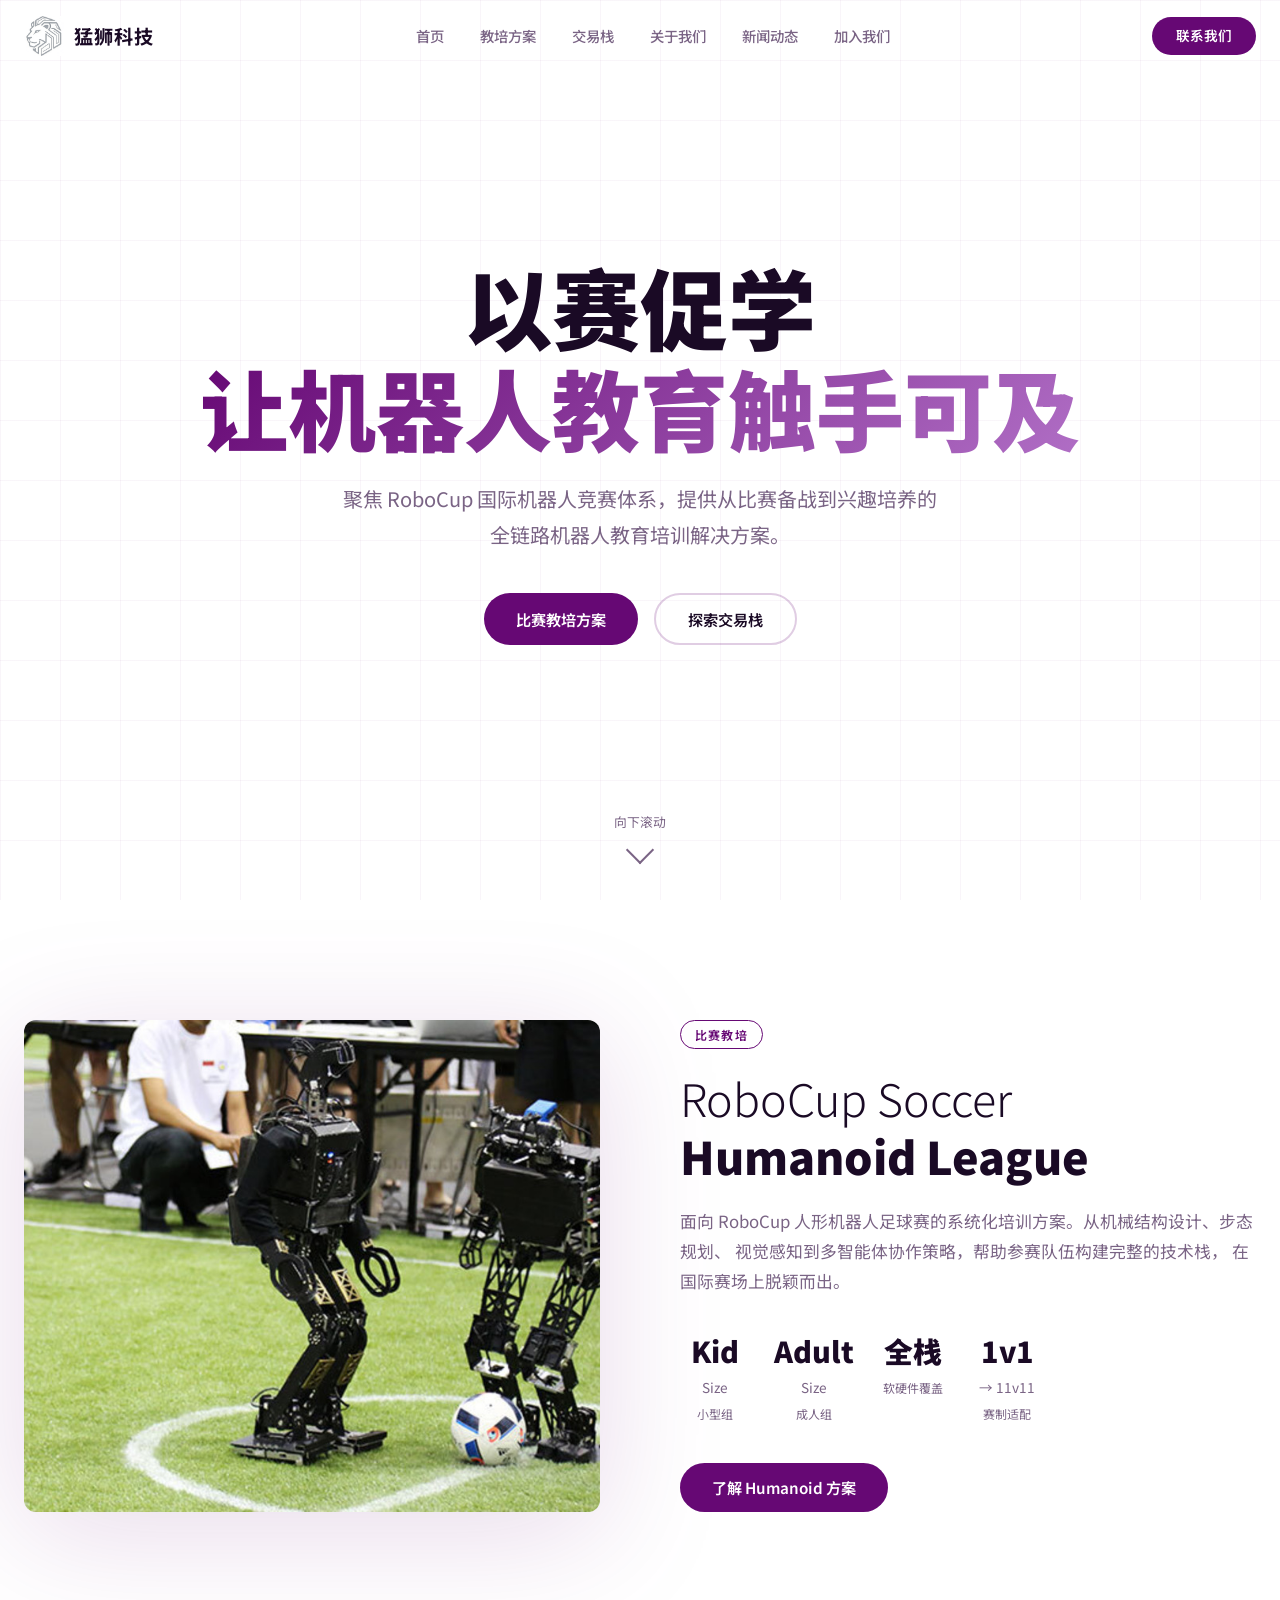
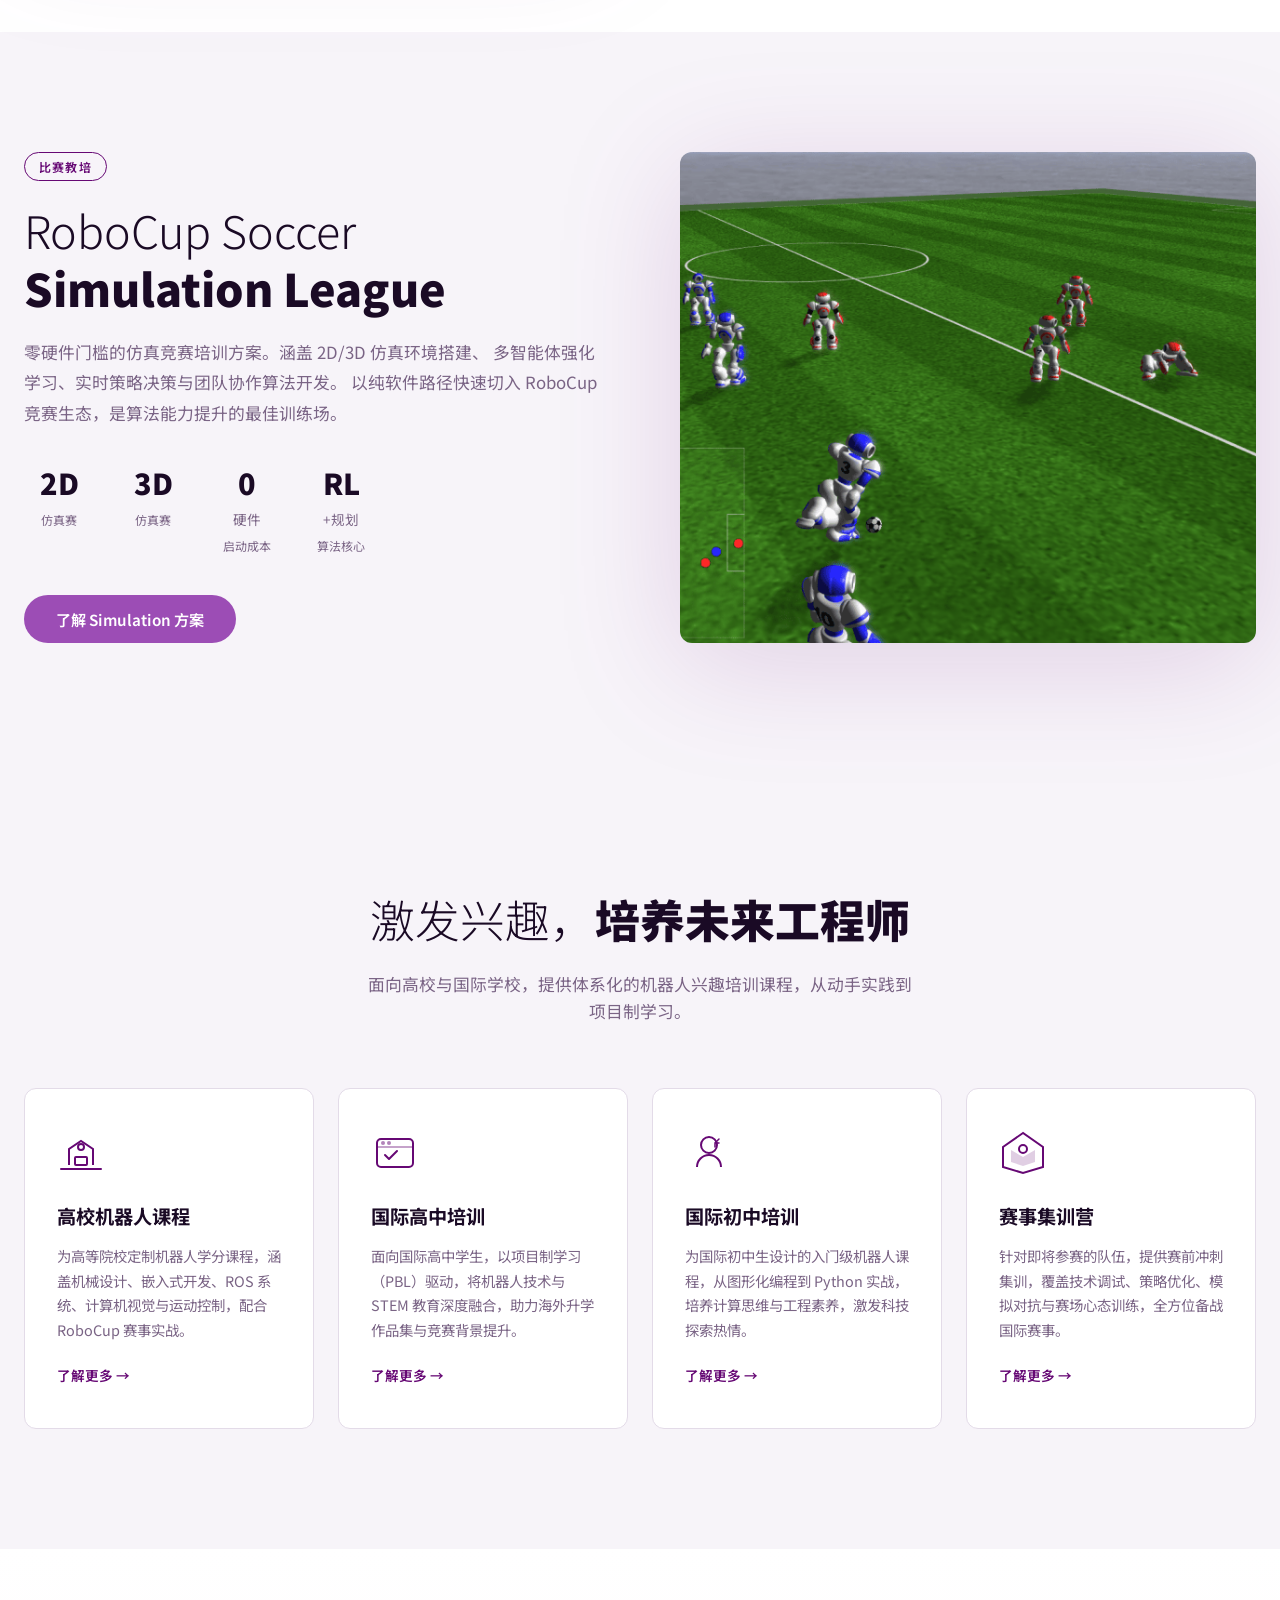
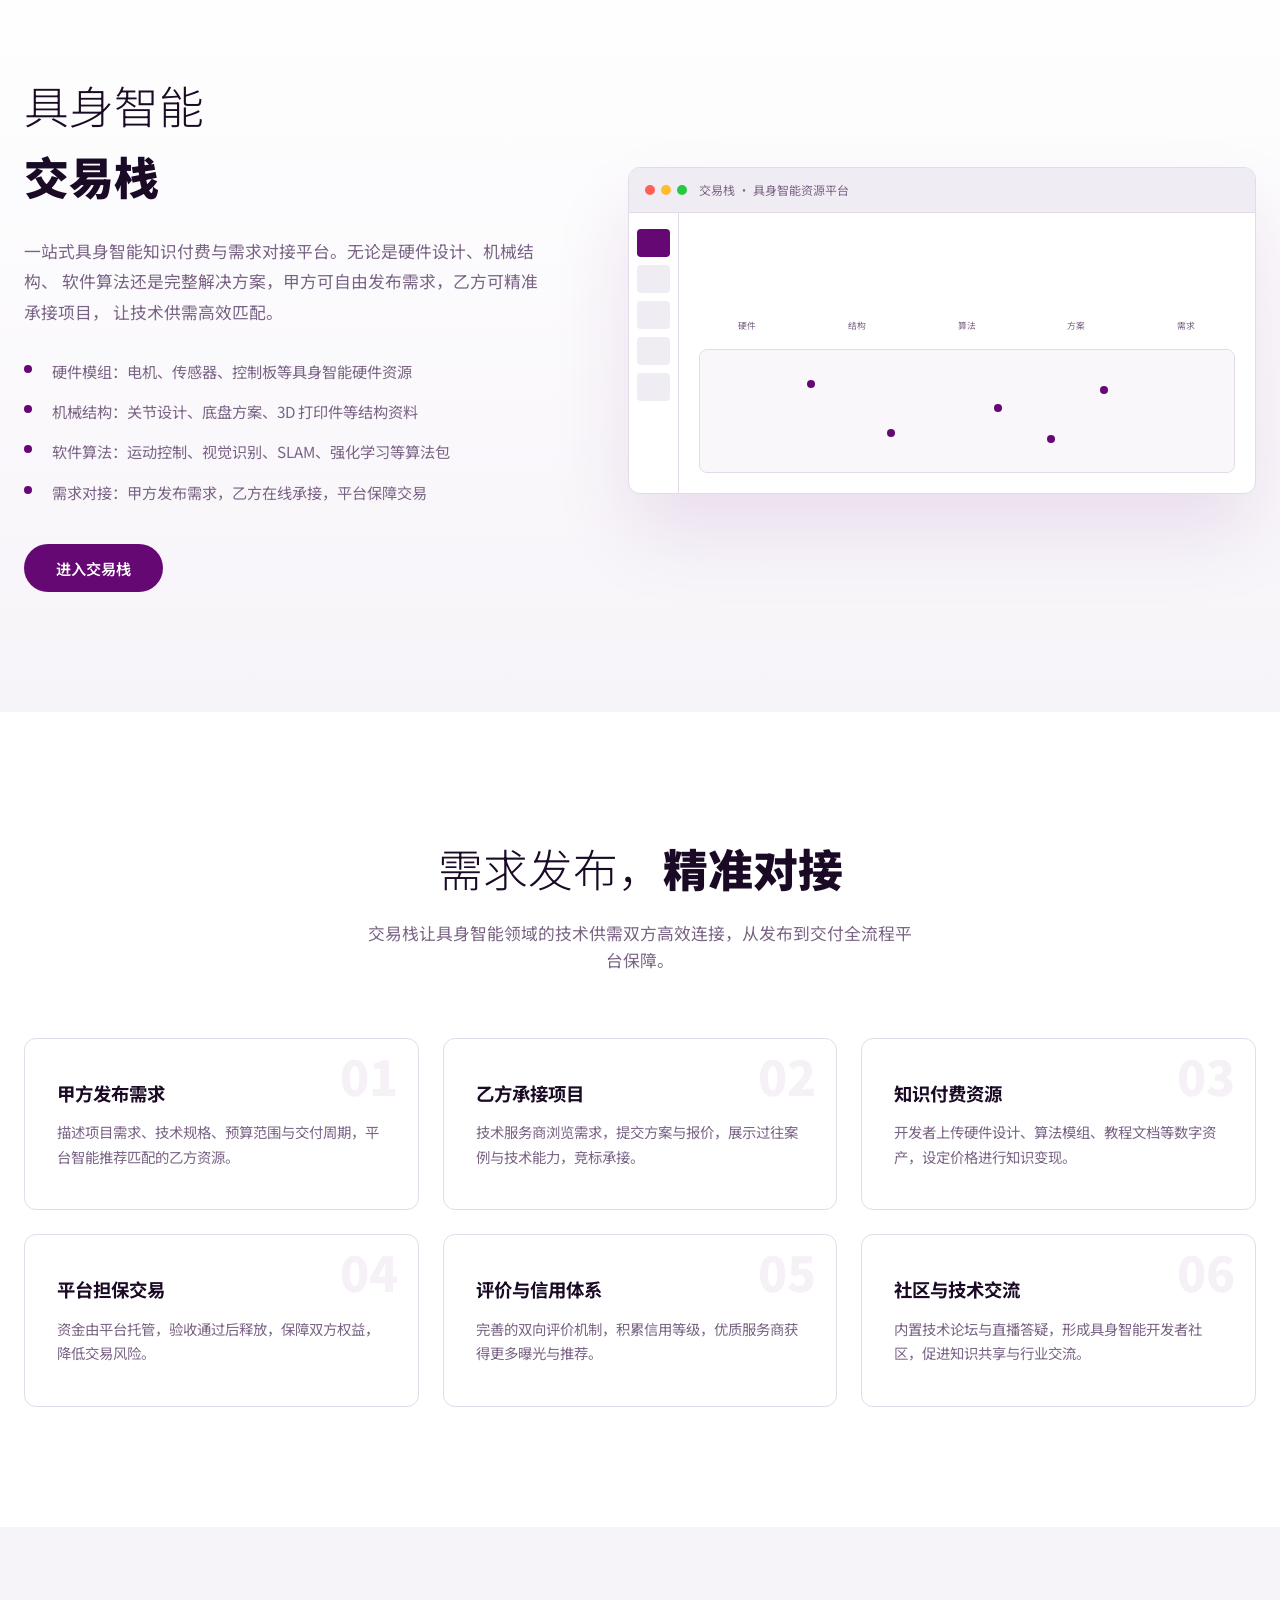
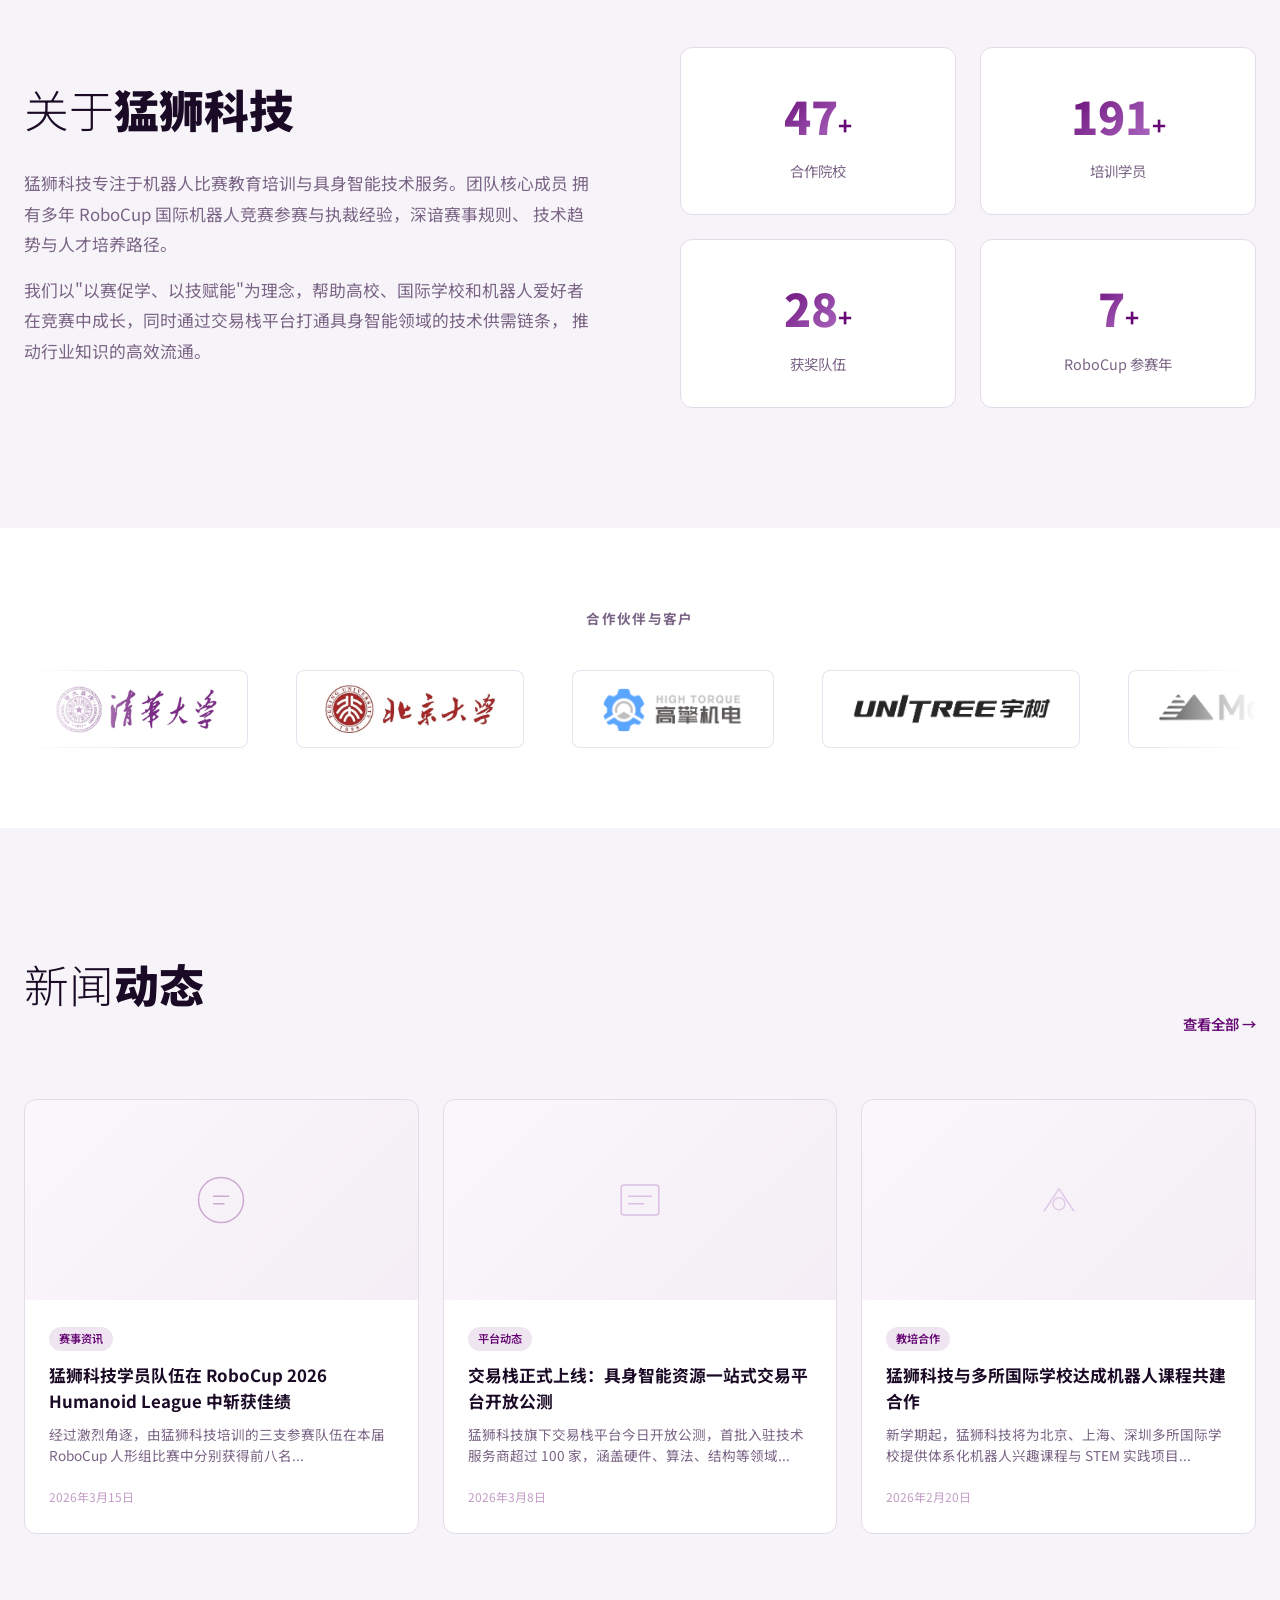
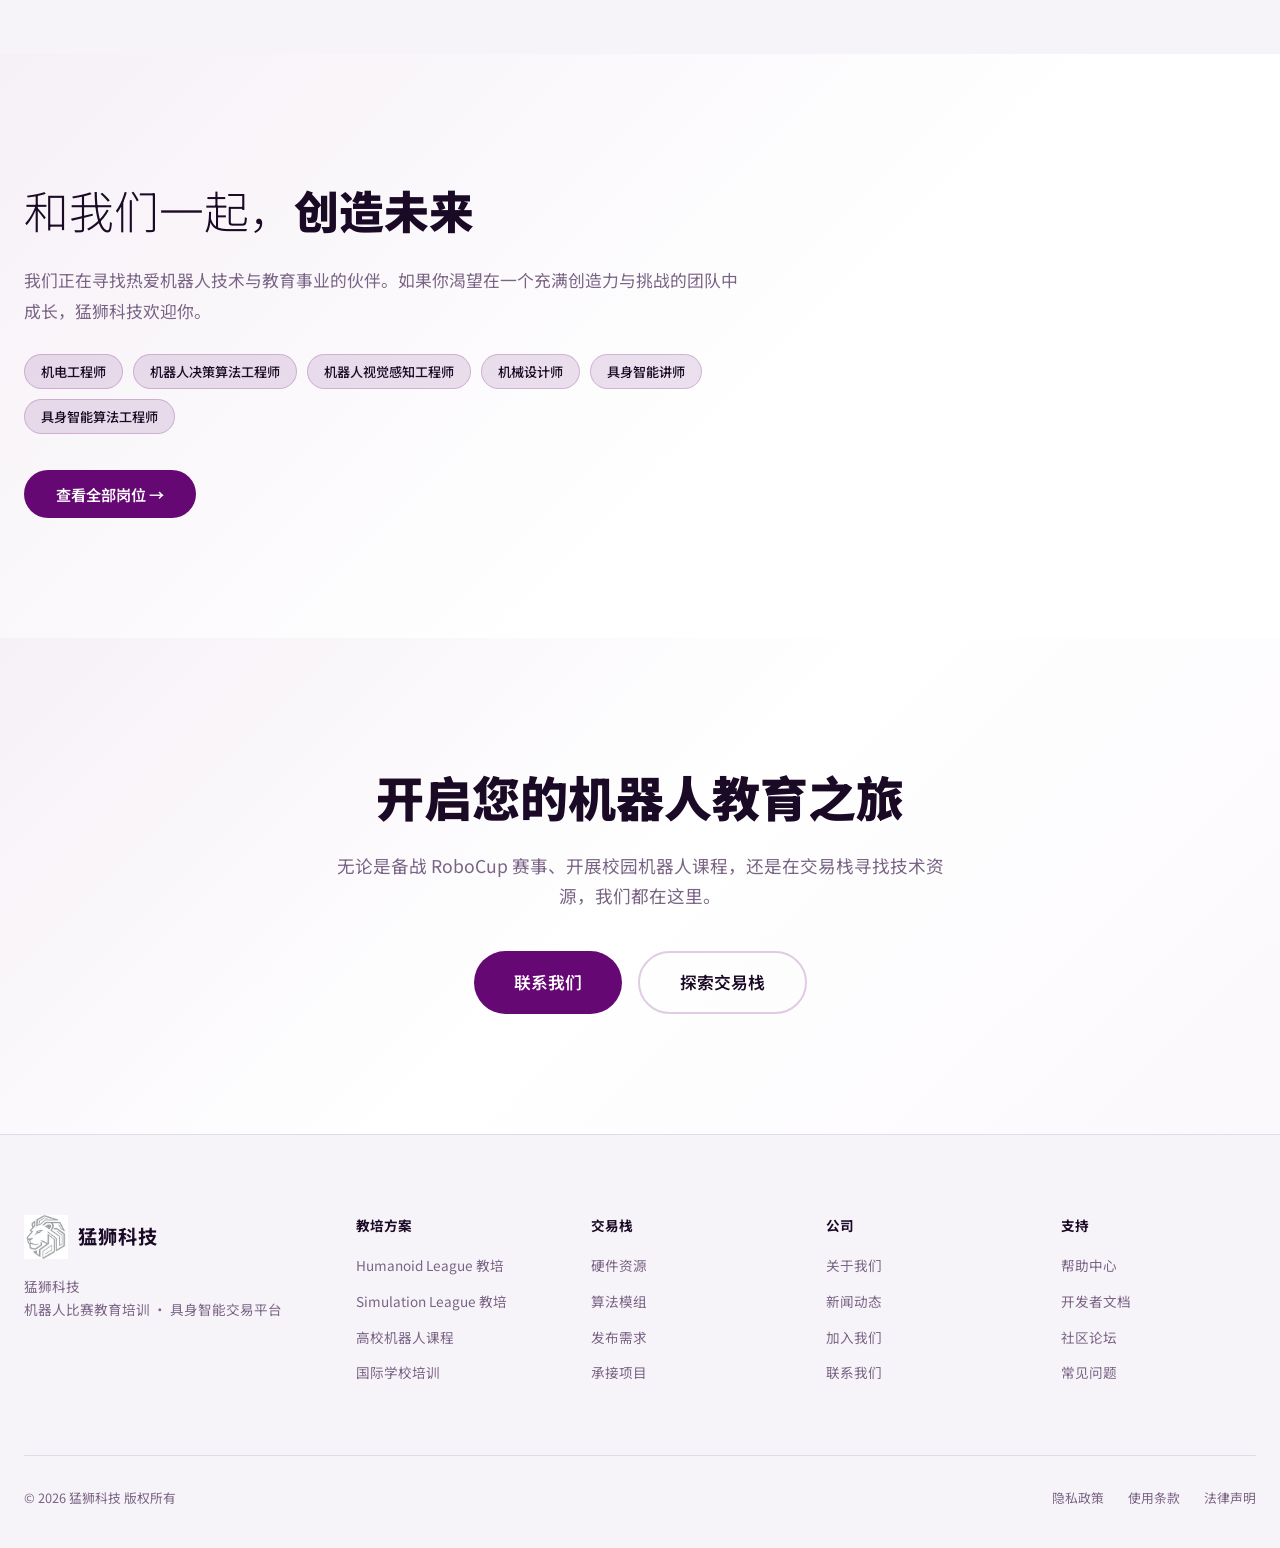
==== index.html @ 7fcded8d "add section Join Us to the website and add some partner logos" ====
<!DOCTYPE html>
<html lang="zh-CN">
<head>
  <meta charset="UTF-8">
  <meta name="viewport" content="width=device-width, initial-scale=1.0">
  <title>猛狮科技 — 机器人比赛教育培训 · 具身智能交易平台</title>
  <meta name="description" content="猛狮科技专注机器人比赛教育培训，提供 RoboCup Humanoid League、Simulation 比赛教培方案，以及高校与国际学校兴趣培训课程。">
  <link rel="preconnect" href="https://fonts.googleapis.com">
  <link rel="preconnect" href="https://fonts.gstatic.com" crossorigin>
  <link href="https://fonts.googleapis.com/css2?family=Noto+Sans+SC:wght@300;400;500;700;900&display=swap" rel="stylesheet">
  <link rel="stylesheet" href="css/style.css">
</head>
<body>

  <!-- ===== HEADER / NAV ===== -->
  <header class="site-header" id="siteHeader">
    <div class="header-inner">
      <a href="#hero" class="logo">
        <img class="logo-img" src="./pic/猛狮科技公司logo.png" alt="猛狮科技" width="160" height="40" decoding="async">
        <span class="logo-text">猛狮科技</span>
      </a>
      <nav class="main-nav" id="mainNav">
        <ul class="nav-list">
          <li class="nav-item"><a href="#hero">首页</a></li>
          <li class="nav-item has-dropdown">
            <a href="#training">教培方案</a>
            <div class="dropdown">
              <a href="#competition">比赛教培</a>
              <a href="#interest">兴趣教培</a>
            </div>
          </li>
          <li class="nav-item"><a href="#exchange">交易栈</a></li>
          <li class="nav-item"><a href="#about">关于我们</a></li>
          <li class="nav-item"><a href="#news">新闻动态</a></li>
          <li class="nav-item"><a href="careers.html">加入我们</a></li>
        </ul>
      </nav>
      <div class="header-actions">
        <a href="#contact" class="btn-contact">联系我们</a>
        <button class="hamburger" id="hamburger" aria-label="菜单">
          <span></span><span></span><span></span>
        </button>
      </div>
    </div>
  </header>

  <!-- ===== HERO ===== -->
  <section class="hero" id="hero">
    <div class="hero-bg">
      <div class="hero-particles" id="heroParticles"></div>
      <div class="hero-grid-overlay"></div>
    </div>
    <div class="hero-content">
      <h1 class="hero-title reveal">
        <span class="title-line">以赛促学</span>
        <span class="title-line accent">让机器人教育触手可及</span>
      </h1>
      <p class="hero-subtitle reveal reveal-delay-1">
        聚焦 RoboCup 国际机器人竞赛体系，提供从比赛备战到兴趣培养的<br>
        全链路机器人教育培训解决方案。
      </p>
      <div class="hero-ctas reveal reveal-delay-2">
        <a href="#competition" class="btn btn-primary">比赛教培方案</a>
        <a href="#exchange" class="btn btn-outline">探索交易栈</a>
      </div>
    </div>
    <div class="hero-scroll-hint">
      <span>向下滚动</span>
      <div class="scroll-arrow"></div>
    </div>
  </section>

  <!-- ===== 比赛教培：HUMANOID LEAGUE ===== -->
  <section class="product-showcase" id="training">
    <div class="product-section" id="competition">
      <div class="product-visual">
        <div class="robot-visual">
          <img src="pic/robocup_humanoid.jpg" alt="RoboCup Humanoid League" class="robot-svg">
        </div>
      </div>
      <div class="product-info">
        <span class="product-tag reveal">比赛教培</span>
        <h2 class="product-title reveal">RoboCup Soccer<br><strong>Humanoid League</strong></h2>
        <p class="product-desc reveal">
          面向 RoboCup 人形机器人足球赛的系统化培训方案。从机械结构设计、步态规划、
          视觉感知到多智能体协作策略，帮助参赛队伍构建完整的技术栈，
          在国际赛场上脱颖而出。
        </p>
        <div class="product-specs reveal">
          <div class="spec"><span class="spec-value">Kid</span><span class="spec-unit">Size</span><span class="spec-label">小型组</span></div>
          <div class="spec"><span class="spec-value">Adult</span><span class="spec-unit">Size</span><span class="spec-label">成人组</span></div>
          <div class="spec"><span class="spec-value">全栈</span><span class="spec-unit"></span><span class="spec-label">软硬件覆盖</span></div>
          <div class="spec"><span class="spec-value">1v1</span><span class="spec-unit">→ 11v11</span><span class="spec-label">赛制适配</span></div>
        </div>
        <a href="#" class="btn btn-primary reveal">了解 Humanoid 方案</a>
      </div>
    </div>
  </section>

  <!-- ===== 比赛教培：SIMULATION ===== -->
  <section class="product-dark">
    <div class="product-section reverse" id="simulation">
      <div class="product-visual">
        <div class="robot-visual">
          <img src="pic/robocup_sim.png" alt="RoboCup Simulation League" class="robot-svg">
        </div>
      </div>
      <div class="product-info">
        <span class="product-tag reveal">比赛教培</span>
        <h2 class="product-title reveal">RoboCup Soccer<br><strong>Simulation League</strong></h2>
        <p class="product-desc reveal">
          零硬件门槛的仿真竞赛培训方案。涵盖 2D/3D 仿真环境搭建、
          多智能体强化学习、实时策略决策与团队协作算法开发。
          以纯软件路径快速切入 RoboCup 竞赛生态，是算法能力提升的最佳训练场。
        </p>
        <div class="product-specs reveal">
          <div class="spec"><span class="spec-value">2D</span><span class="spec-unit"></span><span class="spec-label">仿真赛</span></div>
          <div class="spec"><span class="spec-value">3D</span><span class="spec-unit"></span><span class="spec-label">仿真赛</span></div>
          <div class="spec"><span class="spec-value">0</span><span class="spec-unit">硬件</span><span class="spec-label">启动成本</span></div>
          <div class="spec"><span class="spec-value">RL</span><span class="spec-unit">+规划</span><span class="spec-label">算法核心</span></div>
        </div>
        <a href="#" class="btn btn-secondary reveal">了解 Simulation 方案</a>
      </div>
    </div>
  </section>

  <!-- ===== 兴趣教培 ===== -->
  <section class="solutions" id="interest">
    <div class="container">
      <div class="section-header">
        <h2 class="section-title reveal">激发兴趣，<strong>培养未来工程师</strong></h2>
        <p class="section-subtitle reveal">面向高校与国际学校，提供体系化的机器人兴趣培训课程，从动手实践到项目制学习。</p>
      </div>
      <div class="solutions-grid">
        <a href="#" class="solution-card reveal">
          <div class="solution-icon">
            <svg viewBox="0 0 48 48" fill="none"><path d="M12 36V20l12-8 12 8v16" stroke="currentColor" stroke-width="2"/><rect x="18" y="28" width="12" height="8" rx="1" stroke="currentColor" stroke-width="2"/><circle cx="24" cy="18" r="3" stroke="currentColor" stroke-width="2"/><path d="M4 40h40" stroke="currentColor" stroke-width="2" stroke-linecap="round"/></svg>
          </div>
          <h3>高校机器人课程</h3>
          <p>为高等院校定制机器人学分课程，涵盖机械设计、嵌入式开发、ROS 系统、计算机视觉与运动控制，配合 RoboCup 赛事实战。</p>
          <span class="card-link">了解更多 →</span>
        </a>
        <a href="#" class="solution-card reveal">
          <div class="solution-icon">
            <svg viewBox="0 0 48 48" fill="none"><rect x="6" y="10" width="36" height="28" rx="4" stroke="currentColor" stroke-width="2"/><path d="M6 18h36" stroke="currentColor" stroke-width="1.5" opacity="0.5"/><circle cx="12" cy="14" r="2" fill="currentColor" opacity="0.5"/><circle cx="18" cy="14" r="2" fill="currentColor" opacity="0.5"/><path d="M14 26l4 4 8-8" stroke="currentColor" stroke-width="2" stroke-linecap="round" stroke-linejoin="round"/></svg>
          </div>
          <h3>国际高中培训</h3>
          <p>面向国际高中学生，以项目制学习（PBL）驱动，将机器人技术与 STEM 教育深度融合，助力海外升学作品集与竞赛背景提升。</p>
          <span class="card-link">了解更多 →</span>
        </a>
        <a href="#" class="solution-card reveal">
          <div class="solution-icon">
            <svg viewBox="0 0 48 48" fill="none"><circle cx="24" cy="16" r="8" stroke="currentColor" stroke-width="2"/><path d="M12 38c0-6.627 5.373-12 12-12s12 5.373 12 12" stroke="currentColor" stroke-width="2"/><path d="M30 14l4-4M34 14h-4v4" stroke="currentColor" stroke-width="1.5" stroke-linecap="round"/></svg>
          </div>
          <h3>国际初中培训</h3>
          <p>为国际初中生设计的入门级机器人课程，从图形化编程到 Python 实战，培养计算思维与工程素养，激发科技探索热情。</p>
          <span class="card-link">了解更多 →</span>
        </a>
        <a href="#" class="solution-card reveal">
          <div class="solution-icon">
            <svg viewBox="0 0 48 48" fill="none"><path d="M24 4L4 18v20l20 6 20-6V18L24 4z" stroke="currentColor" stroke-width="2"/><path d="M24 28l-12-7v12l12 4 12-4V21l-12 7z" fill="currentColor" opacity="0.2"/><circle cx="24" cy="20" r="4" stroke="currentColor" stroke-width="2"/></svg>
          </div>
          <h3>赛事集训营</h3>
          <p>针对即将参赛的队伍，提供赛前冲刺集训，覆盖技术调试、策略优化、模拟对抗与赛场心态训练，全方位备战国际赛事。</p>
          <span class="card-link">了解更多 →</span>
        </a>
      </div>
    </div>
  </section>

  <!-- ===== 交易栈 ===== -->
  <section class="platform-section" id="exchange">
    <div class="container">
      <div class="platform-content">
        <div class="platform-info">
          <h2 class="section-title reveal">具身智能<br><strong>交易栈</strong></h2>
          <p class="reveal">
            一站式具身智能知识付费与需求对接平台。无论是硬件设计、机械结构、
            软件算法还是完整解决方案，甲方可自由发布需求，乙方可精准承接项目，
            让技术供需高效匹配。
          </p>
          <ul class="platform-features reveal">
            <li>硬件模组：电机、传感器、控制板等具身智能硬件资源</li>
            <li>机械结构：关节设计、底盘方案、3D 打印件等结构资料</li>
            <li>软件算法：运动控制、视觉识别、SLAM、强化学习等算法包</li>
            <li>需求对接：甲方发布需求，乙方在线承接，平台保障交易</li>
          </ul>
          <a href="#" class="btn btn-primary reveal">进入交易栈</a>
        </div>
        <div class="platform-visual reveal">
          <div class="dashboard-mock">
            <div class="dash-header">
              <div class="dash-dots"><span></span><span></span><span></span></div>
              <span class="dash-title">交易栈 · 具身智能资源平台</span>
            </div>
            <div class="dash-body">
              <div class="dash-sidebar">
                <div class="dash-nav-item active"></div>
                <div class="dash-nav-item"></div>
                <div class="dash-nav-item"></div>
                <div class="dash-nav-item"></div>
                <div class="dash-nav-item"></div>
              </div>
              <div class="dash-content">
                <div class="dash-stat-row">
                  <div class="dash-stat"><div class="stat-bar" style="--h:80%"></div><span>硬件</span></div>
                  <div class="dash-stat"><div class="stat-bar" style="--h:65%"></div><span>结构</span></div>
                  <div class="dash-stat"><div class="stat-bar" style="--h:90%"></div><span>算法</span></div>
                  <div class="dash-stat"><div class="stat-bar" style="--h:55%"></div><span>方案</span></div>
                  <div class="dash-stat"><div class="stat-bar" style="--h:70%"></div><span>需求</span></div>
                </div>
                <div class="dash-map">
                  <div class="map-dot" style="top:25%;left:20%"></div>
                  <div class="map-dot" style="top:45%;left:55%"></div>
                  <div class="map-dot" style="top:65%;left:35%"></div>
                  <div class="map-dot pulse" style="top:30%;left:75%"></div>
                  <div class="map-dot" style="top:70%;left:65%"></div>
                </div>
              </div>
            </div>
          </div>
        </div>
      </div>
    </div>
  </section>

  <!-- ===== 交易栈 流程说明 ===== -->
  <section class="industries" id="exchange-flow">
    <div class="container">
      <div class="section-header">
        <h2 class="section-title reveal">需求发布，<strong>精准对接</strong></h2>
        <p class="section-subtitle reveal">交易栈让具身智能领域的技术供需双方高效连接，从发布到交付全流程平台保障。</p>
      </div>
      <div class="industries-grid">
        <div class="industry-card reveal">
          <div class="industry-number">01</div>
          <h3>甲方发布需求</h3>
          <p>描述项目需求、技术规格、预算范围与交付周期，平台智能推荐匹配的乙方资源。</p>
        </div>
        <div class="industry-card reveal">
          <div class="industry-number">02</div>
          <h3>乙方承接项目</h3>
          <p>技术服务商浏览需求，提交方案与报价，展示过往案例与技术能力，竞标承接。</p>
        </div>
        <div class="industry-card reveal">
          <div class="industry-number">03</div>
          <h3>知识付费资源</h3>
          <p>开发者上传硬件设计、算法模组、教程文档等数字资产，设定价格进行知识变现。</p>
        </div>
        <div class="industry-card reveal">
          <div class="industry-number">04</div>
          <h3>平台担保交易</h3>
          <p>资金由平台托管，验收通过后释放，保障双方权益，降低交易风险。</p>
        </div>
        <div class="industry-card reveal">
          <div class="industry-number">05</div>
          <h3>评价与信用体系</h3>
          <p>完善的双向评价机制，积累信用等级，优质服务商获得更多曝光与推荐。</p>
        </div>
        <div class="industry-card reveal">
          <div class="industry-number">06</div>
          <h3>社区与技术交流</h3>
          <p>内置技术论坛与直播答疑，形成具身智能开发者社区，促进知识共享与行业交流。</p>
        </div>
      </div>
    </div>
  </section>

  <!-- ===== ABOUT / STATS ===== -->
  <section class="about-stats" id="about">
    <div class="container">
      <div class="about-content">
        <div class="about-text">
          <h2 class="section-title reveal">关于<strong>猛狮科技</strong></h2>
          <p class="reveal">
            猛狮科技专注于机器人比赛教育培训与具身智能技术服务。团队核心成员
            拥有多年 RoboCup 国际机器人竞赛参赛与执裁经验，深谙赛事规则、
            技术趋势与人才培养路径。
          </p>
          <p class="reveal">
            我们以"以赛促学、以技赋能"为理念，帮助高校、国际学校和机器人爱好者
            在竞赛中成长，同时通过交易栈平台打通具身智能领域的技术供需链条，
            推动行业知识的高效流通。
          </p>
        </div>
        <div class="stats-grid">
          <div class="stat-card reveal">
            <span class="stat-number" data-target="50">0</span><span class="stat-plus">+</span>
            <span class="stat-text">合作院校</span>
          </div>
          <div class="stat-card reveal">
            <span class="stat-number" data-target="200">0</span><span class="stat-plus">+</span>
            <span class="stat-text">培训学员</span>
          </div>
          <div class="stat-card reveal">
            <span class="stat-number" data-target="30">0</span><span class="stat-plus">+</span>
            <span class="stat-text">获奖队伍</span>
          </div>
          <div class="stat-card reveal">
            <span class="stat-number" data-target="8">0</span><span class="stat-plus">+</span>
            <span class="stat-text">RoboCup 参赛年</span>
          </div>
        </div>
      </div>
    </div>
  </section>

  <!-- ===== PARTNERS ===== -->
  <section class="partners">
    <div class="container">
      <h3 class="partners-label reveal">合作伙伴与客户</h3>
      <div class="partners-track">
        <div class="partners-logos">
          <div class="partner-logo">
            <img src="./pic/logo-清华大学-校徽-校名.jpg" alt="清华大学" width="180" height="56" loading="lazy" decoding="async">
          </div>
          <div class="partner-logo">
            <img src="./pic/logo-北京大学-校徽-校名.jpg" alt="北京大学" width="180" height="56" loading="lazy" decoding="async">
          </div>
          <div class="partner-logo">
            <img src="./pic/logo-高擎机电-司徽-司名.jpg" alt="高擎机电" width="180" height="56" loading="lazy" decoding="async">
          </div>
          <div class="partner-logo">
            <img src="./pic/logo-宇树-司徽-司名.png" alt="宇树科技" width="180" height="56" loading="lazy" decoding="async">
          </div>
          <div class="partner-logo">
            <img src="./pic/logo-motphys-司徽-司名.png" alt="Motphys" width="180" height="56" loading="lazy" decoding="async">
          </div>
          <div class="partner-logo">
            <img src="./pic/logo-PNDbotics-司徽-司名.png" alt="PNDbotics" width="180" height="56" loading="lazy" decoding="async">
          </div>
          <div class="partner-logo">
            <img src="./pic/logo-地瓜机器人-司徽-司名.png" alt="地瓜机器人" width="180" height="56" loading="lazy" decoding="async">
          </div>
          <div class="partner-logo">
            <img src="./pic/logo-武汉经开外国语-蓝色-校徽-校名.png" alt="武汉经开外国语学校" width="220" height="56" loading="lazy" decoding="async">
          </div>
          <!-- 重复一组，供无缝跑马灯滚动 -->
          <div class="partner-logo">
            <img src="./pic/logo-清华大学-校徽-校名.jpg" alt="" width="180" height="56" loading="lazy" decoding="async" aria-hidden="true">
          </div>
          <div class="partner-logo">
            <img src="./pic/logo-北京大学-校徽-校名.jpg" alt="" width="180" height="56" loading="lazy" decoding="async" aria-hidden="true">
          </div>
          <div class="partner-logo">
            <img src="./pic/logo-高擎机电-司徽-司名.jpg" alt="" width="180" height="56" loading="lazy" decoding="async" aria-hidden="true">
          </div>
          <div class="partner-logo">
            <img src="./pic/logo-宇树-司徽-司名.png" alt="" width="180" height="56" loading="lazy" decoding="async" aria-hidden="true">
          </div>
          <div class="partner-logo">
            <img src="./pic/logo-motphys-司徽-司名.png" alt="" width="180" height="56" loading="lazy" decoding="async" aria-hidden="true">
          </div>
          <div class="partner-logo">
            <img src="./pic/logo-PNDbotics-司徽-司名.png" alt="" width="180" height="56" loading="lazy" decoding="async" aria-hidden="true">
          </div>
          <div class="partner-logo">
            <img src="./pic/logo-地瓜机器人-司徽-司名.png" alt="" width="180" height="56" loading="lazy" decoding="async" aria-hidden="true">
          </div>
          <div class="partner-logo">
            <img src="./pic/logo-武汉经开外国语-蓝色-校徽-校名.png" alt="" width="220" height="56" loading="lazy" decoding="async" aria-hidden="true">
          </div>
        </div>
      </div>
    </div>
  </section>

  <!-- ===== NEWS ===== -->
  <section class="news" id="news">
    <div class="container">
      <div class="section-header">
        <h2 class="section-title reveal">新闻<strong>动态</strong></h2>
        <a href="#" class="view-all reveal">查看全部 →</a>
      </div>
      <div class="news-grid">
        <article class="news-card reveal">
          <div class="news-image">
            <div class="news-placeholder" style="--accent:#660874">
              <svg viewBox="0 0 80 80"><circle cx="40" cy="40" r="30" stroke="currentColor" stroke-width="2" fill="none"/><path d="M30 35h20M30 45h14" stroke="currentColor" stroke-width="2" stroke-linecap="round"/></svg>
            </div>
          </div>
          <div class="news-body">
            <span class="news-tag">赛事资讯</span>
            <h3>猛狮科技学员队伍在 RoboCup 2026 Humanoid League 中斩获佳绩</h3>
            <p>经过激烈角逐，由猛狮科技培训的三支参赛队伍在本届 RoboCup 人形组比赛中分别获得前八名...</p>
            <span class="news-date">2026年3月15日</span>
          </div>
        </article>
        <article class="news-card reveal">
          <div class="news-image">
            <div class="news-placeholder" style="--accent:#9c4db5">
              <svg viewBox="0 0 80 80"><rect x="15" y="20" width="50" height="40" rx="4" stroke="currentColor" stroke-width="2" fill="none"/><path d="M25 35h30M25 45h20" stroke="currentColor" stroke-width="2" stroke-linecap="round"/></svg>
            </div>
          </div>
          <div class="news-body">
            <span class="news-tag">平台动态</span>
            <h3>交易栈正式上线：具身智能资源一站式交易平台开放公测</h3>
            <p>猛狮科技旗下交易栈平台今日开放公测，首批入驻技术服务商超过 100 家，涵盖硬件、算法、结构等领域...</p>
            <span class="news-date">2026年3月8日</span>
          </div>
        </article>
        <article class="news-card reveal">
          <div class="news-image">
            <div class="news-placeholder" style="--accent:#b06ec5">
              <svg viewBox="0 0 80 80"><path d="M20 55 L40 25 L60 55" stroke="currentColor" stroke-width="2" fill="none" stroke-linejoin="round"/><circle cx="40" cy="45" r="8" stroke="currentColor" stroke-width="2" fill="none"/></svg>
            </div>
          </div>
          <div class="news-body">
            <span class="news-tag">教培合作</span>
            <h3>猛狮科技与多所国际学校达成机器人课程共建合作</h3>
            <p>新学期起，猛狮科技将为北京、上海、深圳多所国际学校提供体系化机器人兴趣课程与 STEM 实践项目...</p>
            <span class="news-date">2026年2月20日</span>
          </div>
        </article>
      </div>
    </div>
  </section>

  <!-- ===== JOIN US TEASER ===== -->
  <section class="join-teaser" id="careers">
    <div class="container">
      <div class="join-teaser-inner">
        <div class="join-teaser-text">
          <h2 class="section-title reveal">和我们一起，<strong>创造未来</strong></h2>
          <p class="reveal">我们正在寻找热爱机器人技术与教育事业的伙伴。如果你渴望在一个充满创造力与挑战的团队中成长，猛狮科技欢迎你。</p>
          <div class="join-teaser-tags reveal">
            <span class="join-tag">机电工程师</span>
            <span class="join-tag">机器人决策算法工程师</span>
            <span class="join-tag">机器人视觉感知工程师</span>
            <span class="join-tag">机械设计师</span>
            <span class="join-tag">具身智能讲师</span>
            <span class="join-tag">具身智能算法工程师</span>
          </div>
          <a href="careers.html" class="btn btn-primary reveal">查看全部岗位 →</a>
        </div>
      </div>
    </div>
  </section>

  <!-- ===== CTA ===== -->
  <section class="cta-section" id="contact">
    <div class="container">
      <div class="cta-content">
        <h2 class="cta-title reveal">开启您的机器人教育之旅</h2>
        <p class="cta-text reveal">无论是备战 RoboCup 赛事、开展校园机器人课程，还是在交易栈寻找技术资源，我们都在这里。</p>
        <div class="cta-buttons reveal">
          <a href="mailto:contact@mengshi-tech.com" class="btn btn-primary btn-lg">联系我们</a>
          <a href="#exchange" class="btn btn-outline btn-lg">探索交易栈</a>
        </div>
      </div>
    </div>
  </section>

  <!-- ===== FOOTER ===== -->
  <footer class="site-footer">
    <div class="container">
      <div class="footer-grid">
        <div class="footer-brand">
          <a href="#hero" class="logo">
            <img class="logo-img logo-img--footer" src="./pic/猛狮科技公司logo.png" alt="猛狮科技" width="180" height="45" decoding="async">
            <span class="logo-text">猛狮科技</span>
          </a>
          <p class="footer-desc">猛狮科技<br>机器人比赛教育培训 · 具身智能交易平台</p>
        </div>
        <div class="footer-links">
          <h4>教培方案</h4>
          <ul>
            <li><a href="#competition">Humanoid League 教培</a></li>
            <li><a href="#simulation">Simulation League 教培</a></li>
            <li><a href="#interest">高校机器人课程</a></li>
            <li><a href="#interest">国际学校培训</a></li>
          </ul>
        </div>
        <div class="footer-links">
          <h4>交易栈</h4>
          <ul>
            <li><a href="#exchange">硬件资源</a></li>
            <li><a href="#exchange">算法模组</a></li>
            <li><a href="#exchange">发布需求</a></li>
            <li><a href="#exchange">承接项目</a></li>
          </ul>
        </div>
        <div class="footer-links">
          <h4>公司</h4>
          <ul>
            <li><a href="#about">关于我们</a></li>
            <li><a href="#news">新闻动态</a></li>
            <li><a href="careers.html">加入我们</a></li>
            <li><a href="#contact">联系我们</a></li>
          </ul>
        </div>
        <div class="footer-links">
          <h4>支持</h4>
          <ul>
            <li><a href="#">帮助中心</a></li>
            <li><a href="#">开发者文档</a></li>
            <li><a href="#">社区论坛</a></li>
            <li><a href="#">常见问题</a></li>
          </ul>
        </div>
      </div>
      <div class="footer-bottom">
        <p>&copy; 2026 猛狮科技 版权所有</p>
        <div class="footer-bottom-links">
          <a href="#">隐私政策</a>
          <a href="#">使用条款</a>
          <a href="#">法律声明</a>
        </div>
      </div>
    </div>
  </footer>

  <script src="js/main.js"></script>
</body>
</html>
---- css/style.css ----
/* ===========================
   VARIABLES & BASE
   =========================== */
:root {
  --color-bg: #ffffff;
  --color-bg-alt: #f7f4f9;
  --color-bg-card: #ffffff;
  --color-surface: #f0ecf3;
  --color-border: #e3dbe8;
  --color-text: #1a0a25;
  --color-text-muted: #7a6485;
  --color-primary: #660874;
  --color-primary-dark: #4a0654;
  --color-secondary: #9c4db5;
  --color-green: #66bb6a;
  --color-accent: #660874;
  --font-main: 'Noto Sans SC', -apple-system, BlinkMacSystemFont, 'Segoe UI', sans-serif;
  --header-height: 72px;
  --container-max: 1280px;
  --radius: 12px;
  --radius-sm: 8px;
  --transition: 0.3s cubic-bezier(0.4, 0, 0.2, 1);
}

*, *::before, *::after {
  margin: 0;
  padding: 0;
  box-sizing: border-box;
}

html {
  scroll-behavior: smooth;
  -webkit-font-smoothing: antialiased;
  -moz-osx-font-smoothing: grayscale;
}

body {
  font-family: var(--font-main);
  background: var(--color-bg);
  color: var(--color-text);
  line-height: 1.6;
  overflow-x: hidden;
}

a {
  text-decoration: none;
  color: inherit;
}

ul { list-style: none; }

img {
  max-width: 100%;
  display: block;
}

.container {
  max-width: var(--container-max);
  margin: 0 auto;
  padding: 0 24px;
}

/* ===========================
   ANIMATIONS
   =========================== */
.reveal {
  opacity: 0;
  transform: translateY(30px);
  transition: opacity 0.8s ease, transform 0.8s ease;
}

.reveal.visible {
  opacity: 1;
  transform: translateY(0);
}

.reveal-delay-1 { transition-delay: 0.15s; }
.reveal-delay-2 { transition-delay: 0.3s; }
.reveal-delay-3 { transition-delay: 0.45s; }

/* ===========================
   HEADER
   =========================== */
.site-header {
  position: fixed;
  top: 0;
  left: 0;
  right: 0;
  z-index: 1000;
  height: var(--header-height);
  transition: background var(--transition), box-shadow var(--transition);
}

.site-header.scrolled {
  background: rgba(255, 255, 255, 0.95);
  backdrop-filter: blur(20px);
  box-shadow: 0 1px 0 rgba(102, 8, 116, 0.08);
}

.header-inner {
  max-width: var(--container-max);
  margin: 0 auto;
  padding: 0 24px;
  height: 100%;
  display: flex;
  align-items: center;
  justify-content: space-between;
}

.logo {
  display: flex;
  align-items: center;
  gap: 10px;
  z-index: 10;
}

.logo-img {
  height: 40px;
  width: auto;
  max-width: min(200px, 45vw);
  object-fit: contain;
  display: block;
}

.logo-img--footer {
  height: 44px;
  max-width: 220px;
}

.logo-text {
  font-size: 1.2rem;
  font-weight: 700;
  letter-spacing: 0.05em;
  white-space: nowrap;
}

.nav-list {
  display: flex;
  gap: 4px;
}

.nav-item > a {
  display: block;
  padding: 8px 16px;
  font-size: 0.9rem;
  font-weight: 500;
  color: var(--color-text-muted);
  border-radius: var(--radius-sm);
  transition: color var(--transition), background var(--transition);
}

.nav-item > a:hover,
.nav-item:hover > a {
  color: var(--color-text);
  background: rgba(102, 8, 116, 0.06);
}

.nav-item.has-dropdown {
  position: relative;
}

.dropdown {
  position: absolute;
  top: 100%;
  left: 0;
  min-width: 240px;
  background: rgba(255, 255, 255, 0.98);
  backdrop-filter: blur(20px);
  border: 1px solid var(--color-border);
  border-radius: var(--radius);
  padding: 8px;
  opacity: 0;
  visibility: hidden;
  transform: translateY(8px);
  transition: all var(--transition);
}

.nav-item.has-dropdown:hover .dropdown {
  opacity: 1;
  visibility: visible;
  transform: translateY(0);
}

.dropdown a {
  display: block;
  padding: 10px 16px;
  font-size: 0.85rem;
  color: var(--color-text-muted);
  border-radius: var(--radius-sm);
  transition: all var(--transition);
}

.dropdown a:hover {
  color: var(--color-text);
  background: rgba(102, 8, 116, 0.06);
}

.header-actions {
  display: flex;
  align-items: center;
  gap: 16px;
}

.btn-contact {
  padding: 8px 24px;
  font-size: 0.85rem;
  font-weight: 600;
  color: #fff;
  background: var(--color-primary);
  border-radius: 100px;
  transition: all var(--transition);
}

.btn-contact:hover {
  background: #7d2a90;
  transform: translateY(-1px);
}

.hamburger {
  display: none;
  flex-direction: column;
  gap: 5px;
  background: none;
  border: none;
  cursor: pointer;
  padding: 4px;
  z-index: 10;
}

.hamburger span {
  display: block;
  width: 24px;
  height: 2px;
  background: var(--color-text);
  border-radius: 2px;
  transition: all var(--transition);
}

.hamburger.active span:nth-child(1) {
  transform: rotate(45deg) translate(5px, 5px);
}
.hamburger.active span:nth-child(2) {
  opacity: 0;
}
.hamburger.active span:nth-child(3) {
  transform: rotate(-45deg) translate(5px, -5px);
}

/* ===========================
   BUTTONS
   =========================== */
.btn {
  display: inline-flex;
  align-items: center;
  gap: 8px;
  padding: 12px 32px;
  font-size: 0.95rem;
  font-weight: 600;
  border-radius: 100px;
  transition: all var(--transition);
  cursor: pointer;
  border: none;
  font-family: var(--font-main);
}

.btn-primary {
  background: var(--color-primary);
  color: #fff;
}

.btn-primary:hover {
  background: #7d2a90;
  transform: translateY(-2px);
  box-shadow: 0 8px 30px rgba(102, 8, 116, 0.3);
}

.btn-secondary {
  background: var(--color-secondary);
  color: #fff;
}

.btn-secondary:hover {
  background: #b06ec5;
  transform: translateY(-2px);
  box-shadow: 0 8px 30px rgba(156, 77, 181, 0.3);
}

.btn-green {
  background: var(--color-green);
  color: #fff;
}

.btn-green:hover {
  background: #81c784;
  transform: translateY(-2px);
  box-shadow: 0 8px 30px rgba(102, 187, 106, 0.3);
}

.btn-outline {
  background: transparent;
  color: var(--color-text);
  border: 2px solid rgba(102, 8, 116, 0.2);
}

.btn-outline:hover {
  border-color: rgba(102, 8, 116, 0.5);
  background: rgba(102, 8, 116, 0.06);
  transform: translateY(-2px);
}

.btn-lg {
  padding: 16px 40px;
  font-size: 1.05rem;
}

/* ===========================
   HERO
   =========================== */
.hero {
  position: relative;
  min-height: 100vh;
  display: flex;
  align-items: center;
  justify-content: center;
  overflow: hidden;
}

.hero-bg {
  position: absolute;
  inset: 0;
  z-index: 0;
}

.hero-particles {
  position: absolute;
  inset: 0;
}

.hero-grid-overlay {
  position: absolute;
  inset: 0;
  background-image:
    linear-gradient(rgba(102, 8, 116, 0.04) 1px, transparent 1px),
    linear-gradient(90deg, rgba(102, 8, 116, 0.04) 1px, transparent 1px);
  background-size: 60px 60px;
}

.hero-content {
  position: relative;
  z-index: 2;
  text-align: center;
  padding: 0 24px;
}

.hero-title {
  font-size: clamp(2.8rem, 7vw, 5.5rem);
  font-weight: 900;
  line-height: 1.15;
  margin-bottom: 24px;
}

.title-line {
  display: block;
}

.title-line.accent {
  background: linear-gradient(135deg, var(--color-primary), #b06ec5);
  -webkit-background-clip: text;
  -webkit-text-fill-color: transparent;
  background-clip: text;
}

.hero-subtitle {
  font-size: clamp(1rem, 2vw, 1.25rem);
  color: var(--color-text-muted);
  max-width: 600px;
  margin: 0 auto 40px;
  line-height: 1.8;
}

.hero-ctas {
  display: flex;
  gap: 16px;
  justify-content: center;
  flex-wrap: wrap;
}

.hero-scroll-hint {
  position: absolute;
  bottom: 40px;
  left: 50%;
  transform: translateX(-50%);
  display: flex;
  flex-direction: column;
  align-items: center;
  gap: 8px;
  color: var(--color-text-muted);
  font-size: 0.8rem;
  animation: fadeInUp 1s ease 1.5s both;
}

.scroll-arrow {
  width: 20px;
  height: 20px;
  border-right: 2px solid var(--color-text-muted);
  border-bottom: 2px solid var(--color-text-muted);
  transform: rotate(45deg);
  animation: scrollBounce 2s ease-in-out infinite;
}

@keyframes scrollBounce {
  0%, 100% { transform: rotate(45deg) translateY(0); opacity: 1; }
  50% { transform: rotate(45deg) translateY(8px); opacity: 0.5; }
}

@keyframes fadeInUp {
  from { opacity: 0; transform: translateX(-50%) translateY(20px); }
  to { opacity: 1; transform: translateX(-50%) translateY(0); }
}

/* ===========================
   PRODUCT SECTIONS
   =========================== */
.product-showcase,
.product-dark {
  padding: 120px 0;
}

.product-dark {
  background: var(--color-bg-alt);
}

.product-section {
  max-width: var(--container-max);
  margin: 0 auto;
  padding: 0 24px;
  display: grid;
  grid-template-columns: 1fr 1fr;
  gap: 80px;
  align-items: center;
}

.product-section.reverse {
  direction: rtl;
}

.product-section.reverse > * {
  direction: ltr;
}

.product-visual {
  width: 100%;
  height: 100%;
}

.robot-visual {
  display: flex;
  align-items: center;
  justify-content: center;
  width: 100%;
  height: 100%;
  min-height: 400px;
}

.robot-svg {
  width: 100%;
  max-width: 420px;
  filter: drop-shadow(0 20px 60px rgba(102, 8, 116, 0.15));
}

img.robot-svg {
  max-width: 100%;
  height: 100%;
  object-fit: cover;
  border-radius: var(--radius);
}

.robot-body {
  animation: robotFloat 4s ease-in-out infinite;
}

.robot-eye {
  animation: blink 3s ease-in-out infinite;
}

@keyframes robotFloat {
  0%, 100% { transform: translateY(0); }
  50% { transform: translateY(-6px); }
}

@keyframes blink {
  0%, 90%, 100% { opacity: 1; }
  95% { opacity: 0.2; }
}

.product-tag {
  display: inline-block;
  padding: 4px 14px;
  font-size: 0.75rem;
  font-weight: 600;
  text-transform: uppercase;
  letter-spacing: 0.1em;
  color: var(--color-primary);
  border: 1px solid var(--color-primary);
  border-radius: 100px;
  margin-bottom: 20px;
}

.product-title {
  font-size: clamp(1.8rem, 3.5vw, 2.8rem);
  font-weight: 300;
  line-height: 1.3;
  margin-bottom: 20px;
}

.product-title strong {
  font-weight: 900;
}

.product-desc {
  font-size: 1.05rem;
  color: var(--color-text-muted);
  line-height: 1.8;
  margin-bottom: 32px;
}

.product-specs {
  display: flex;
  gap: 24px;
  margin-bottom: 40px;
  flex-wrap: wrap;
}

.spec {
  text-align: center;
  min-width: 70px;
}

.spec-value {
  display: block;
  font-size: 1.8rem;
  font-weight: 900;
  color: var(--color-text);
}

.spec-unit {
  font-size: 0.85rem;
  font-weight: 400;
  color: var(--color-text-muted);
}

.spec-label {
  display: block;
  font-size: 0.75rem;
  color: var(--color-text-muted);
  margin-top: 4px;
}

/* ===========================
   SOLUTIONS
   =========================== */
.solutions {
  padding: 120px 0;
  background: var(--color-bg-alt);
}

.section-header {
  text-align: center;
  margin-bottom: 64px;
}

.section-title {
  font-size: clamp(1.8rem, 3.5vw, 2.8rem);
  font-weight: 300;
  margin-bottom: 16px;
}

.section-title strong {
  font-weight: 900;
}

.section-subtitle {
  font-size: 1.05rem;
  color: var(--color-text-muted);
  max-width: 560px;
  margin: 0 auto;
}

.solutions-grid {
  display: grid;
  grid-template-columns: repeat(auto-fit, minmax(280px, 1fr));
  gap: 24px;
}

.solution-card {
  display: block;
  padding: 40px 32px;
  background: var(--color-bg-card);
  border: 1px solid var(--color-border);
  border-radius: var(--radius);
  transition: all var(--transition);
}

.solution-card:hover {
  border-color: var(--color-primary);
  transform: translateY(-4px);
  box-shadow: 0 20px 60px rgba(102, 8, 116, 0.1);
}

.solution-icon {
  width: 48px;
  height: 48px;
  color: var(--color-primary);
  margin-bottom: 24px;
}

.solution-icon svg {
  width: 100%;
  height: 100%;
}

.solution-card h3 {
  font-size: 1.2rem;
  font-weight: 700;
  margin-bottom: 12px;
}

.solution-card p {
  font-size: 0.9rem;
  color: var(--color-text-muted);
  line-height: 1.7;
  margin-bottom: 20px;
}

.card-link {
  font-size: 0.85rem;
  font-weight: 600;
  color: var(--color-primary);
  transition: all var(--transition);
}

.solution-card:hover .card-link {
  letter-spacing: 0.02em;
}

/* ===========================
   PLATFORM
   =========================== */
.platform-section {
  padding: 120px 0;
  background: linear-gradient(180deg, var(--color-bg) 0%, var(--color-bg-alt) 100%);
}

.platform-content {
  display: grid;
  grid-template-columns: 1fr 1.2fr;
  gap: 80px;
  align-items: center;
}

.platform-info h2 {
  margin-bottom: 24px;
}

.platform-info p {
  color: var(--color-text-muted);
  font-size: 1.05rem;
  line-height: 1.8;
  margin-bottom: 24px;
}

.platform-features {
  list-style: none;
  margin-bottom: 32px;
}

.platform-features li {
  padding: 8px 0;
  padding-left: 28px;
  position: relative;
  color: var(--color-text-muted);
  font-size: 0.95rem;
}

.platform-features li::before {
  content: '';
  position: absolute;
  left: 0;
  top: 14px;
  width: 8px;
  height: 8px;
  border-radius: 50%;
  background: var(--color-primary);
}

/* Dashboard Mock */
.dashboard-mock {
  background: var(--color-bg-card);
  border: 1px solid var(--color-border);
  border-radius: var(--radius);
  overflow: hidden;
  box-shadow: 0 40px 80px rgba(102, 8, 116, 0.1);
}

.dash-header {
  display: flex;
  align-items: center;
  gap: 12px;
  padding: 12px 16px;
  background: var(--color-surface);
  border-bottom: 1px solid var(--color-border);
}

.dash-dots {
  display: flex;
  gap: 6px;
}

.dash-dots span {
  width: 10px;
  height: 10px;
  border-radius: 50%;
}

.dash-dots span:nth-child(1) { background: #ff5f57; }
.dash-dots span:nth-child(2) { background: #ffbd2e; }
.dash-dots span:nth-child(3) { background: #28c840; }

.dash-title {
  font-size: 0.75rem;
  color: var(--color-text-muted);
}

.dash-body {
  display: flex;
  min-height: 280px;
}

.dash-sidebar {
  width: 50px;
  border-right: 1px solid var(--color-border);
  padding: 16px 8px;
  display: flex;
  flex-direction: column;
  gap: 8px;
}

.dash-nav-item {
  height: 28px;
  background: var(--color-surface);
  border-radius: 4px;
  transition: background var(--transition);
}

.dash-nav-item.active {
  background: var(--color-primary);
}

.dash-content {
  flex: 1;
  padding: 20px;
  display: flex;
  flex-direction: column;
  gap: 16px;
}

.dash-stat-row {
  display: flex;
  gap: 12px;
  align-items: flex-end;
  height: 100px;
}

.dash-stat {
  flex: 1;
  display: flex;
  flex-direction: column;
  align-items: center;
  gap: 6px;
}

.stat-bar {
  width: 100%;
  height: var(--h);
  background: linear-gradient(to top, var(--color-primary), rgba(102, 8, 116, 0.3));
  border-radius: 4px 4px 0 0;
  animation: barGrow 1.5s ease both;
}

@keyframes barGrow {
  from { height: 0; }
}

.dash-stat span {
  font-size: 0.55rem;
  color: var(--color-text-muted);
  white-space: nowrap;
}

.dash-map {
  flex: 1;
  position: relative;
  background: rgba(102, 8, 116, 0.03);
  border: 1px solid var(--color-border);
  border-radius: var(--radius-sm);
  min-height: 120px;
}

.map-dot {
  position: absolute;
  width: 8px;
  height: 8px;
  background: var(--color-primary);
  border-radius: 50%;
}

.map-dot.pulse {
  animation: dotPulse 2s ease-in-out infinite;
}

@keyframes dotPulse {
  0%, 100% { box-shadow: 0 0 0 0 rgba(102, 8, 116, 0.5); }
  50% { box-shadow: 0 0 0 12px rgba(102, 8, 116, 0); }
}

/* ===========================
   INDUSTRIES
   =========================== */
.industries {
  padding: 120px 0;
}

.industries-grid {
  display: grid;
  grid-template-columns: repeat(auto-fit, minmax(300px, 1fr));
  gap: 24px;
}

.industry-card {
  padding: 40px 32px;
  background: var(--color-bg-card);
  border: 1px solid var(--color-border);
  border-radius: var(--radius);
  transition: all var(--transition);
  position: relative;
  overflow: hidden;
}

.industry-card:hover {
  border-color: rgba(102, 8, 116, 0.3);
  transform: translateY(-2px);
}

.industry-number {
  font-size: 3rem;
  font-weight: 900;
  color: rgba(102, 8, 116, 0.06);
  position: absolute;
  top: 12px;
  right: 20px;
  line-height: 1;
}

.industry-card h3 {
  font-size: 1.15rem;
  font-weight: 700;
  margin-bottom: 12px;
}

.industry-card p {
  font-size: 0.9rem;
  color: var(--color-text-muted);
  line-height: 1.7;
}

/* ===========================
   ABOUT / STATS
   =========================== */
.about-stats {
  padding: 120px 0;
  background: var(--color-bg-alt);
}

.about-content {
  display: grid;
  grid-template-columns: 1fr 1fr;
  gap: 80px;
  align-items: center;
}

.about-text p {
  color: var(--color-text-muted);
  font-size: 1.05rem;
  line-height: 1.8;
  margin-bottom: 16px;
}

.about-text h2 {
  margin-bottom: 24px;
}

.stats-grid {
  display: grid;
  grid-template-columns: 1fr 1fr;
  gap: 24px;
}

.stat-card {
  padding: 32px;
  background: var(--color-bg-card);
  border: 1px solid var(--color-border);
  border-radius: var(--radius);
  text-align: center;
  transition: all var(--transition);
}

.stat-card:hover {
  border-color: var(--color-primary);
  transform: translateY(-2px);
}

.stat-number {
  font-size: 2.8rem;
  font-weight: 900;
  background: linear-gradient(135deg, var(--color-primary), #b06ec5);
  -webkit-background-clip: text;
  -webkit-text-fill-color: transparent;
  background-clip: text;
}

.stat-plus {
  font-size: 1.5rem;
  font-weight: 700;
  color: var(--color-primary);
}

.stat-text {
  display: block;
  margin-top: 8px;
  font-size: 0.9rem;
  color: var(--color-text-muted);
}

/* ===========================
   PARTNERS
   =========================== */
.partners {
  padding: 80px 0;
  overflow: hidden;
}

.partners-label {
  text-align: center;
  font-size: 0.85rem;
  color: var(--color-text-muted);
  margin-bottom: 40px;
  text-transform: uppercase;
  letter-spacing: 0.1em;
}

.partners-track {
  overflow: hidden;
  mask-image: linear-gradient(90deg, transparent, black 10%, black 90%, transparent);
  -webkit-mask-image: linear-gradient(90deg, transparent, black 10%, black 90%, transparent);
}

.partners-logos {
  display: flex;
  gap: 48px;
  animation: marquee 20s linear infinite;
  width: max-content;
}

.partner-logo {
  flex-shrink: 0;
  display: flex;
  align-items: center;
  justify-content: center;
  padding: 14px 28px;
  min-height: 72px;
  border: 1px solid rgba(102, 8, 116, 0.12);
  border-radius: var(--radius-sm);
  background: rgba(255, 255, 255, 0.03);
  transition: border-color var(--transition), background var(--transition), opacity var(--transition);
}

.partner-logo img {
  display: block;
  max-height: 48px;
  width: auto;
  max-width: min(200px, 40vw);
  object-fit: contain;
  opacity: 0.85;
  transition: opacity var(--transition), filter var(--transition);
}

.partner-logo:hover {
  border-color: rgba(102, 8, 116, 0.28);
  background: rgba(255, 255, 255, 0.06);
}

.partner-logo:hover img {
  opacity: 1;
}

@keyframes marquee {
  0% { transform: translateX(0); }
  100% { transform: translateX(-50%); }
}

/* ===========================
   NEWS
   =========================== */
.news {
  padding: 120px 0;
  background: var(--color-bg-alt);
}

.news .section-header {
  display: flex;
  justify-content: space-between;
  align-items: flex-end;
  text-align: left;
}

.view-all {
  font-size: 0.9rem;
  font-weight: 600;
  color: var(--color-primary);
  transition: all var(--transition);
}

.view-all:hover {
  letter-spacing: 0.02em;
}

.news-grid {
  display: grid;
  grid-template-columns: repeat(auto-fit, minmax(320px, 1fr));
  gap: 24px;
}

.news-card {
  background: var(--color-bg-card);
  border: 1px solid var(--color-border);
  border-radius: var(--radius);
  overflow: hidden;
  transition: all var(--transition);
}

.news-card:hover {
  border-color: rgba(102, 8, 116, 0.2);
  transform: translateY(-4px);
  box-shadow: 0 20px 60px rgba(102, 8, 116, 0.08);
}

.news-image {
  height: 200px;
  overflow: hidden;
}

.news-placeholder {
  width: 100%;
  height: 100%;
  display: flex;
  align-items: center;
  justify-content: center;
  background: linear-gradient(135deg, rgba(102, 8, 116, 0.03), rgba(102, 8, 116, 0.07));
  color: var(--accent);
}

.news-placeholder svg {
  width: 60px;
  height: 60px;
  opacity: 0.3;
}

.news-body {
  padding: 24px;
}

.news-tag {
  display: inline-block;
  padding: 3px 10px;
  font-size: 0.7rem;
  font-weight: 600;
  color: var(--color-primary);
  background: rgba(102, 8, 116, 0.1);
  border-radius: 100px;
  margin-bottom: 12px;
}

.news-card h3 {
  font-size: 1.05rem;
  font-weight: 700;
  line-height: 1.5;
  margin-bottom: 10px;
}

.news-card p {
  font-size: 0.85rem;
  color: var(--color-text-muted);
  line-height: 1.6;
  margin-bottom: 16px;
}

.news-date {
  font-size: 0.75rem;
  color: rgba(102, 8, 116, 0.4);
}

/* ===========================
   CTA
   =========================== */
.cta-section {
  padding: 120px 0;
  background: linear-gradient(135deg, rgba(102, 8, 116, 0.06) 0%, var(--color-bg) 50%, rgba(156, 77, 181, 0.04) 100%);
  position: relative;
}

.cta-content {
  text-align: center;
  max-width: 640px;
  margin: 0 auto;
}

.cta-title {
  font-size: clamp(2rem, 4vw, 3rem);
  font-weight: 900;
  margin-bottom: 16px;
}

.cta-text {
  font-size: 1.1rem;
  color: var(--color-text-muted);
  margin-bottom: 40px;
  line-height: 1.7;
}

.cta-buttons {
  display: flex;
  gap: 16px;
  justify-content: center;
  flex-wrap: wrap;
}

/* ===========================
   FOOTER
   =========================== */
.site-footer {
  padding: 80px 0 40px;
  background: var(--color-bg-alt);
  border-top: 1px solid var(--color-border);
}

.footer-grid {
  display: grid;
  grid-template-columns: 1.5fr 1fr 1fr 1fr 1fr;
  gap: 40px;
  margin-bottom: 60px;
}

.footer-brand .logo {
  margin-bottom: 16px;
}

.footer-desc {
  font-size: 0.85rem;
  color: var(--color-text-muted);
  line-height: 1.7;
}

.footer-links h4 {
  font-size: 0.85rem;
  font-weight: 700;
  margin-bottom: 16px;
  color: var(--color-text);
}

.footer-links li {
  margin-bottom: 10px;
}

.footer-links a {
  font-size: 0.85rem;
  color: var(--color-text-muted);
  transition: color var(--transition);
}

.footer-links a:hover {
  color: var(--color-primary);
}

.footer-bottom {
  display: flex;
  justify-content: space-between;
  align-items: center;
  padding-top: 32px;
  border-top: 1px solid var(--color-border);
}

.footer-bottom p {
  font-size: 0.8rem;
  color: var(--color-text-muted);
}

.footer-bottom-links {
  display: flex;
  gap: 24px;
}

.footer-bottom-links a {
  font-size: 0.8rem;
  color: var(--color-text-muted);
  transition: color var(--transition);
}

.footer-bottom-links a:hover {
  color: var(--color-text);
}

/* ===========================
   RESPONSIVE
   =========================== */
@media (max-width: 1024px) {
  .product-section {
    grid-template-columns: 1fr;
    gap: 48px;
  }

  .product-section.reverse {
    direction: ltr;
  }

  .platform-content {
    grid-template-columns: 1fr;
    gap: 48px;
  }

  .about-content {
    grid-template-columns: 1fr;
    gap: 48px;
  }

  .footer-grid {
    grid-template-columns: 1fr 1fr;
    gap: 32px;
  }

  .footer-brand {
    grid-column: span 2;
  }
}

@media (max-width: 768px) {
  :root {
    --header-height: 64px;
  }

  .main-nav {
    position: fixed;
    inset: 0;
    background: rgba(255, 255, 255, 0.98);
    backdrop-filter: blur(20px);
    display: flex;
    align-items: center;
    justify-content: center;
    opacity: 0;
    visibility: hidden;
    transition: all var(--transition);
  }

  .main-nav.open {
    opacity: 1;
    visibility: visible;
  }

  .nav-list {
    flex-direction: column;
    align-items: center;
    gap: 8px;
  }

  .nav-item > a {
    font-size: 1.2rem;
    padding: 12px 24px;
  }

  .dropdown {
    position: static;
    opacity: 1;
    visibility: visible;
    transform: none;
    background: transparent;
    border: none;
    min-width: auto;
    text-align: center;
    padding: 4px 0;
  }

  .hamburger {
    display: flex;
  }

  .btn-contact {
    display: none;
  }

  .hero-title {
    font-size: clamp(2.2rem, 8vw, 3.5rem);
  }

  .product-specs {
    justify-content: center;
  }

  .product-info {
    text-align: center;
  }

  .solutions-grid {
    grid-template-columns: 1fr;
  }

  .industries-grid {
    grid-template-columns: 1fr;
  }

  .news-grid {
    grid-template-columns: 1fr;
  }

  .news .section-header {
    flex-direction: column;
    text-align: center;
    gap: 16px;
  }

  .footer-grid {
    grid-template-columns: 1fr;
    gap: 32px;
  }

  .footer-brand {
    grid-column: span 1;
  }

  .footer-bottom {
    flex-direction: column;
    gap: 16px;
    text-align: center;
  }

  .stats-grid {
    grid-template-columns: 1fr 1fr;
  }
}

@media (max-width: 480px) {
  .stats-grid {
    grid-template-columns: 1fr;
  }

  .product-specs {
    gap: 16px;
  }

  .btn-lg {
    padding: 14px 28px;
    font-size: 0.95rem;
  }
}

/* ===========================
   PARTICLES (canvas-like dots)
   =========================== */
.particle {
  position: absolute;
  width: 2px;
  height: 2px;
  background: var(--color-primary);
  border-radius: 50%;
  opacity: 0;
  animation: particleFade var(--duration, 4s) ease-in-out var(--delay, 0s) infinite;
}

@keyframes particleFade {
  0%, 100% { opacity: 0; transform: translate(0, 0); }
  50% { opacity: var(--max-opacity, 0.4); transform: translate(var(--tx, 10px), var(--ty, -20px)); }
}

/* ===========================
   JOIN US TEASER (homepage)
   =========================== */
.join-teaser {
  padding: 120px 0;
  background: linear-gradient(135deg, rgba(102, 8, 116, 0.06) 0%, var(--color-bg) 60%);
}

.join-teaser-inner {
  max-width: 720px;
}

.join-teaser-text h2 {
  margin-bottom: 20px;
}

.join-teaser-text p {
  font-size: 1.05rem;
  color: var(--color-text-muted);
  line-height: 1.8;
  margin-bottom: 28px;
}

.join-teaser-tags {
  display: flex;
  flex-wrap: wrap;
  gap: 10px;
  margin-bottom: 36px;
}

.join-tag {
  display: inline-block;
  padding: 6px 16px;
  font-size: 0.82rem;
  font-weight: 500;
  color: var(--color-text);
  background: rgba(102, 8, 116, 0.12);
  border: 1px solid rgba(102, 8, 116, 0.2);
  border-radius: 100px;
  transition: all var(--transition);
}

.join-tag:hover {
  background: rgba(102, 8, 116, 0.22);
  border-color: rgba(102, 8, 116, 0.4);
}

/* ===========================
   CAREERS PAGE
   =========================== */
.careers-hero {
  padding: 160px 0 80px;
  text-align: center;
  background: linear-gradient(180deg, rgba(102, 8, 116, 0.08) 0%, var(--color-bg) 100%);
}

.careers-hero h1 {
  font-size: clamp(2.2rem, 5vw, 3.5rem);
  font-weight: 900;
  margin-bottom: 16px;
}

.careers-hero h1 strong {
  background: linear-gradient(135deg, var(--color-primary), #b06ec5);
  -webkit-background-clip: text;
  -webkit-text-fill-color: transparent;
  background-clip: text;
}

.careers-hero p {
  font-size: 1.1rem;
  color: var(--color-text-muted);
  max-width: 560px;
  margin: 0 auto;
  line-height: 1.8;
}

.careers-culture {
  padding: 80px 0;
}

.culture-grid {
  display: grid;
  grid-template-columns: repeat(auto-fit, minmax(220px, 1fr));
  gap: 24px;
  margin-top: 48px;
}

.culture-card {
  padding: 32px 24px;
  background: var(--color-bg-card);
  border: 1px solid var(--color-border);
  border-radius: var(--radius);
  text-align: center;
  transition: all var(--transition);
}

.culture-card:hover {
  border-color: rgba(102, 8, 116, 0.3);
  transform: translateY(-2px);
}

.culture-icon {
  font-size: 2rem;
  margin-bottom: 16px;
  display: block;
}

.culture-card h3 {
  font-size: 1rem;
  font-weight: 700;
  margin-bottom: 8px;
}

.culture-card p {
  font-size: 0.85rem;
  color: var(--color-text-muted);
  line-height: 1.6;
}

.careers-jobs {
  padding: 80px 0 120px;
  background: var(--color-bg-alt);
}

.careers-jobs .section-header {
  margin-bottom: 48px;
}

.jobs-list {
  display: flex;
  flex-direction: column;
  gap: 16px;
  max-width: 900px;
  margin: 0 auto;
}

.job-card {
  display: grid;
  grid-template-columns: 1fr auto;
  align-items: center;
  gap: 24px;
  padding: 28px 32px;
  background: var(--color-bg-card);
  border: 1px solid var(--color-border);
  border-radius: var(--radius);
  transition: all var(--transition);
  cursor: pointer;
}

.job-card:hover {
  border-color: rgba(102, 8, 116, 0.35);
  transform: translateX(4px);
  box-shadow: 0 8px 30px rgba(0,0,0,0.2);
}

.job-info h3 {
  font-size: 1.1rem;
  font-weight: 700;
  margin-bottom: 8px;
}

.job-meta {
  display: flex;
  gap: 16px;
  flex-wrap: wrap;
}

.job-meta span {
  display: inline-flex;
  align-items: center;
  gap: 4px;
  font-size: 0.8rem;
  color: var(--color-text-muted);
}

.job-meta span::before {
  content: '';
  width: 4px;
  height: 4px;
  border-radius: 50%;
  background: var(--color-primary);
  flex-shrink: 0;
}

.job-arrow {
  font-size: 1.2rem;
  color: var(--color-text-muted);
  transition: all var(--transition);
}

.job-card:hover .job-arrow {
  color: var(--color-primary);
  transform: translateX(4px);
}

.job-detail {
  display: none;
  padding: 0 32px 28px;
  animation: fadeDown 0.3s ease;
}

.job-card.expanded .job-detail {
  display: block;
}

.job-card.expanded {
  grid-template-columns: 1fr;
}

@keyframes fadeDown {
  from { opacity: 0; transform: translateY(-8px); }
  to { opacity: 1; transform: translateY(0); }
}

.job-detail h4 {
  font-size: 0.9rem;
  font-weight: 700;
  margin: 20px 0 10px;
  color: var(--color-text);
}

.job-detail ul {
  list-style: none;
  padding: 0;
}

.job-detail ul li {
  position: relative;
  padding-left: 16px;
  font-size: 0.85rem;
  color: var(--color-text-muted);
  line-height: 1.8;
}

.job-detail ul li::before {
  content: '·';
  position: absolute;
  left: 0;
  color: var(--color-primary);
  font-weight: 700;
}

.job-detail .btn {
  margin-top: 20px;
}

.careers-cta {
  padding: 100px 0;
  text-align: center;
}

.careers-cta h2 {
  font-size: clamp(1.5rem, 3vw, 2.2rem);
  font-weight: 700;
  margin-bottom: 16px;
}

.careers-cta p {
  color: var(--color-text-muted);
  font-size: 1rem;
  margin-bottom: 32px;
}

@media (max-width: 768px) {
  .job-card {
    padding: 20px;
    gap: 12px;
  }

  .culture-grid {
    grid-template-columns: 1fr 1fr;
  }
}

@media (max-width: 480px) {
  .culture-grid {
    grid-template-columns: 1fr;
  }
}

/* ===========================
   SELECTION
   =========================== */
::selection {
  background: rgba(102, 8, 116, 0.3);
  color: #fff;
}

/* ===========================
   SCROLLBAR
   =========================== */
::-webkit-scrollbar {
  width: 8px;
}

::-webkit-scrollbar-track {
  background: var(--color-bg);
}

::-webkit-scrollbar-thumb {
  background: var(--color-surface);
  border-radius: 4px;
}

::-webkit-scrollbar-thumb:hover {
  background: var(--color-border);
}
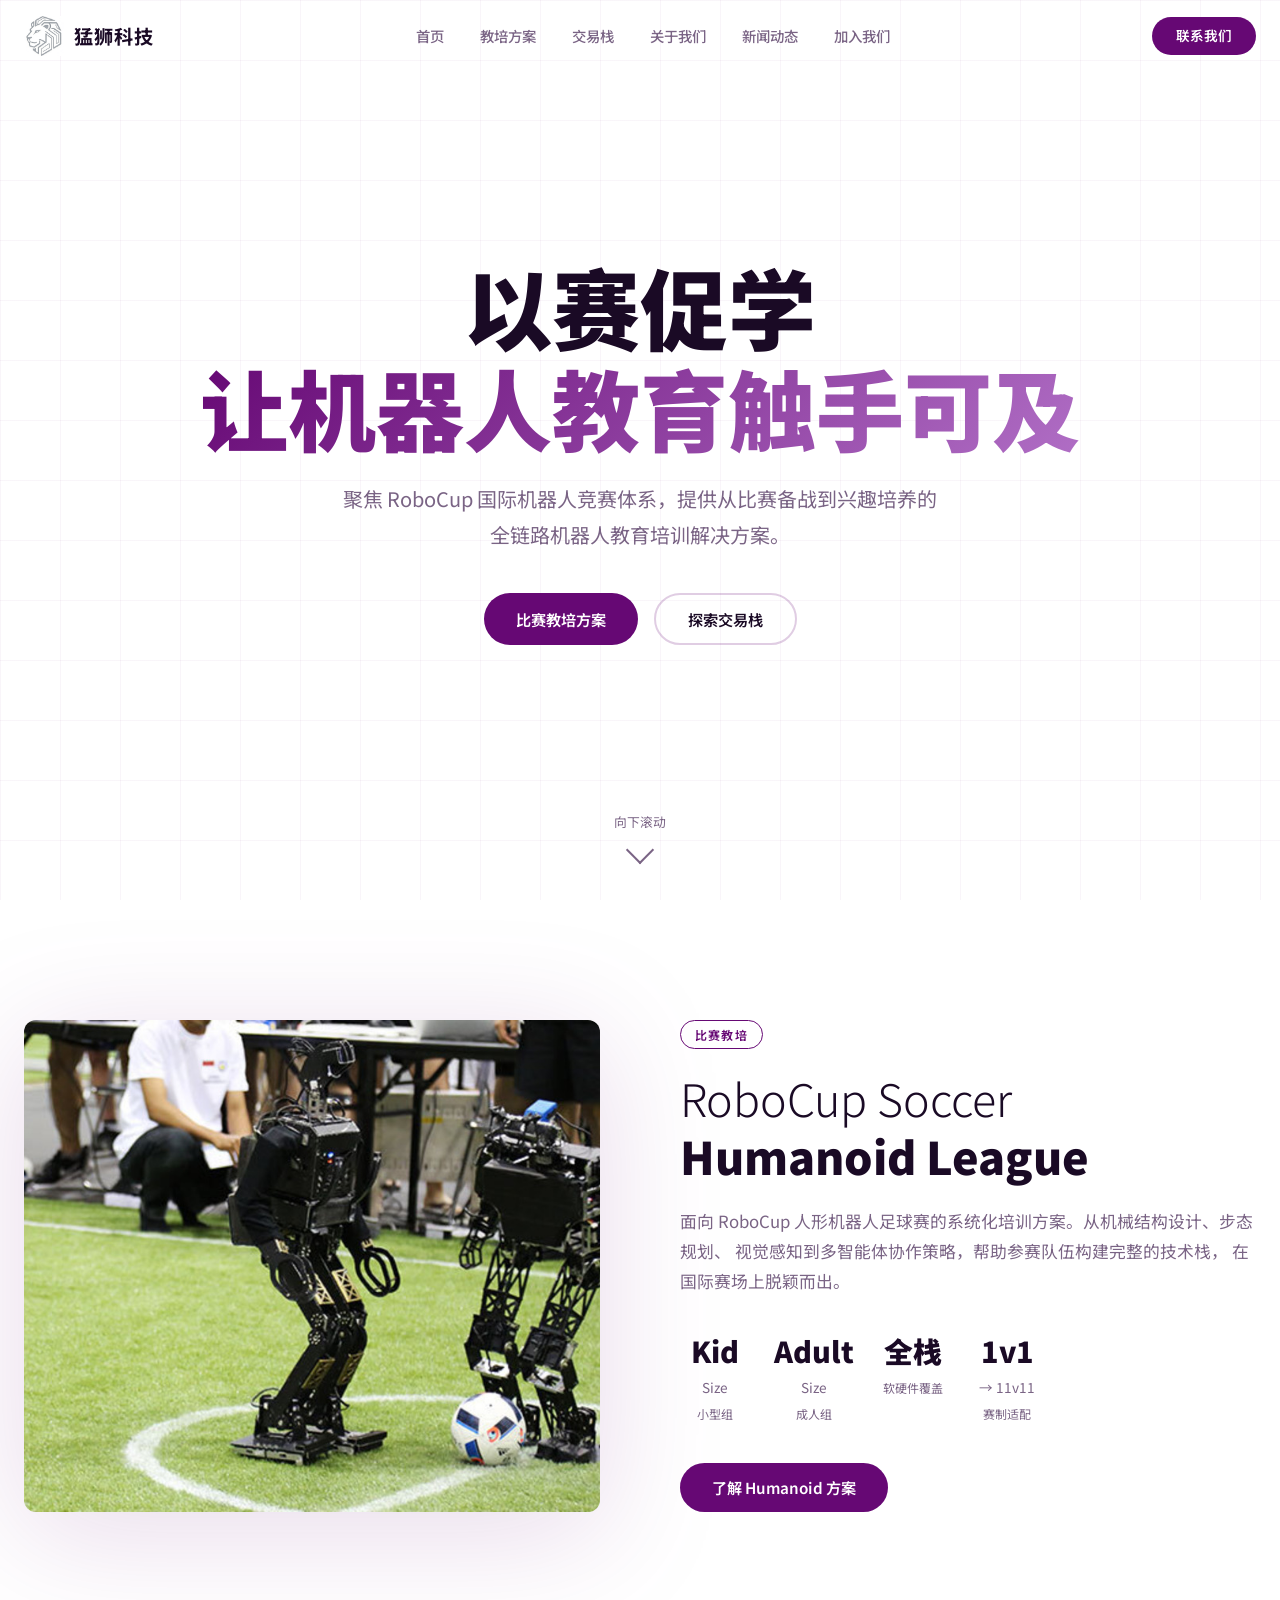
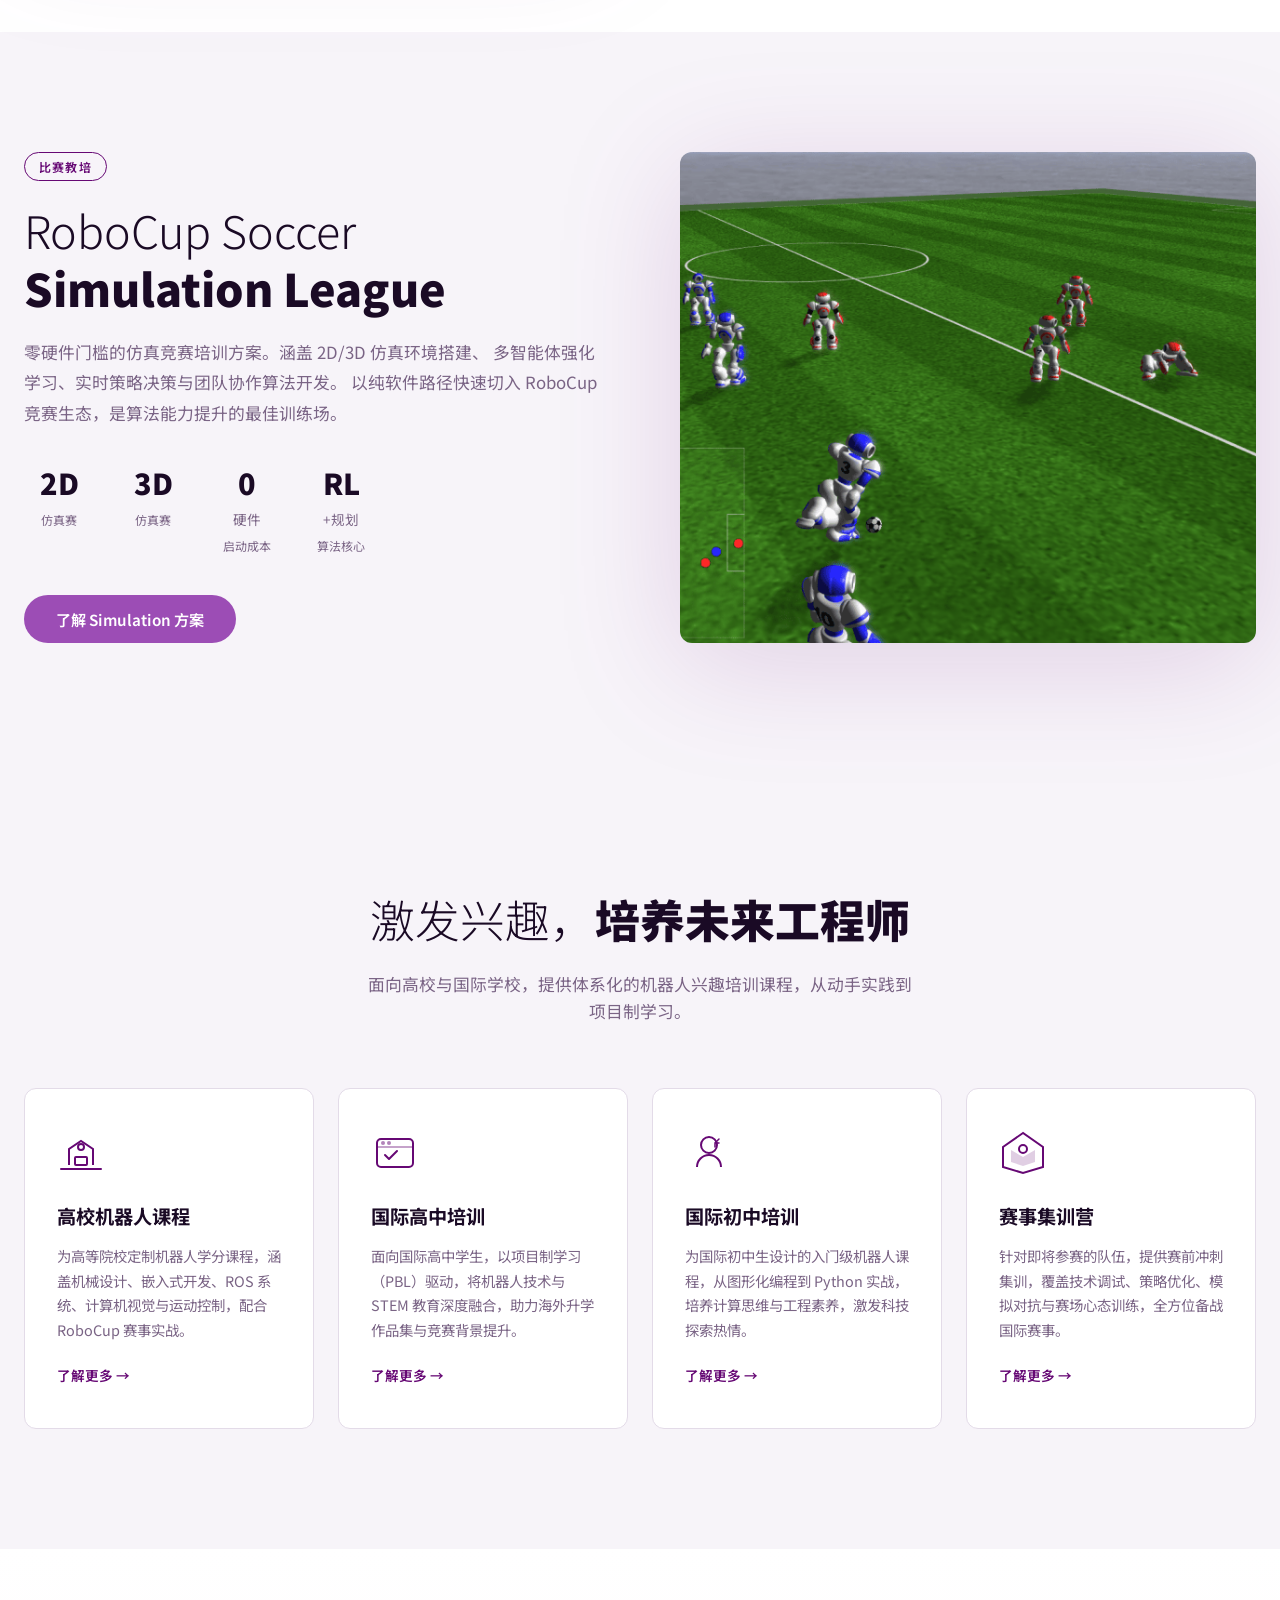
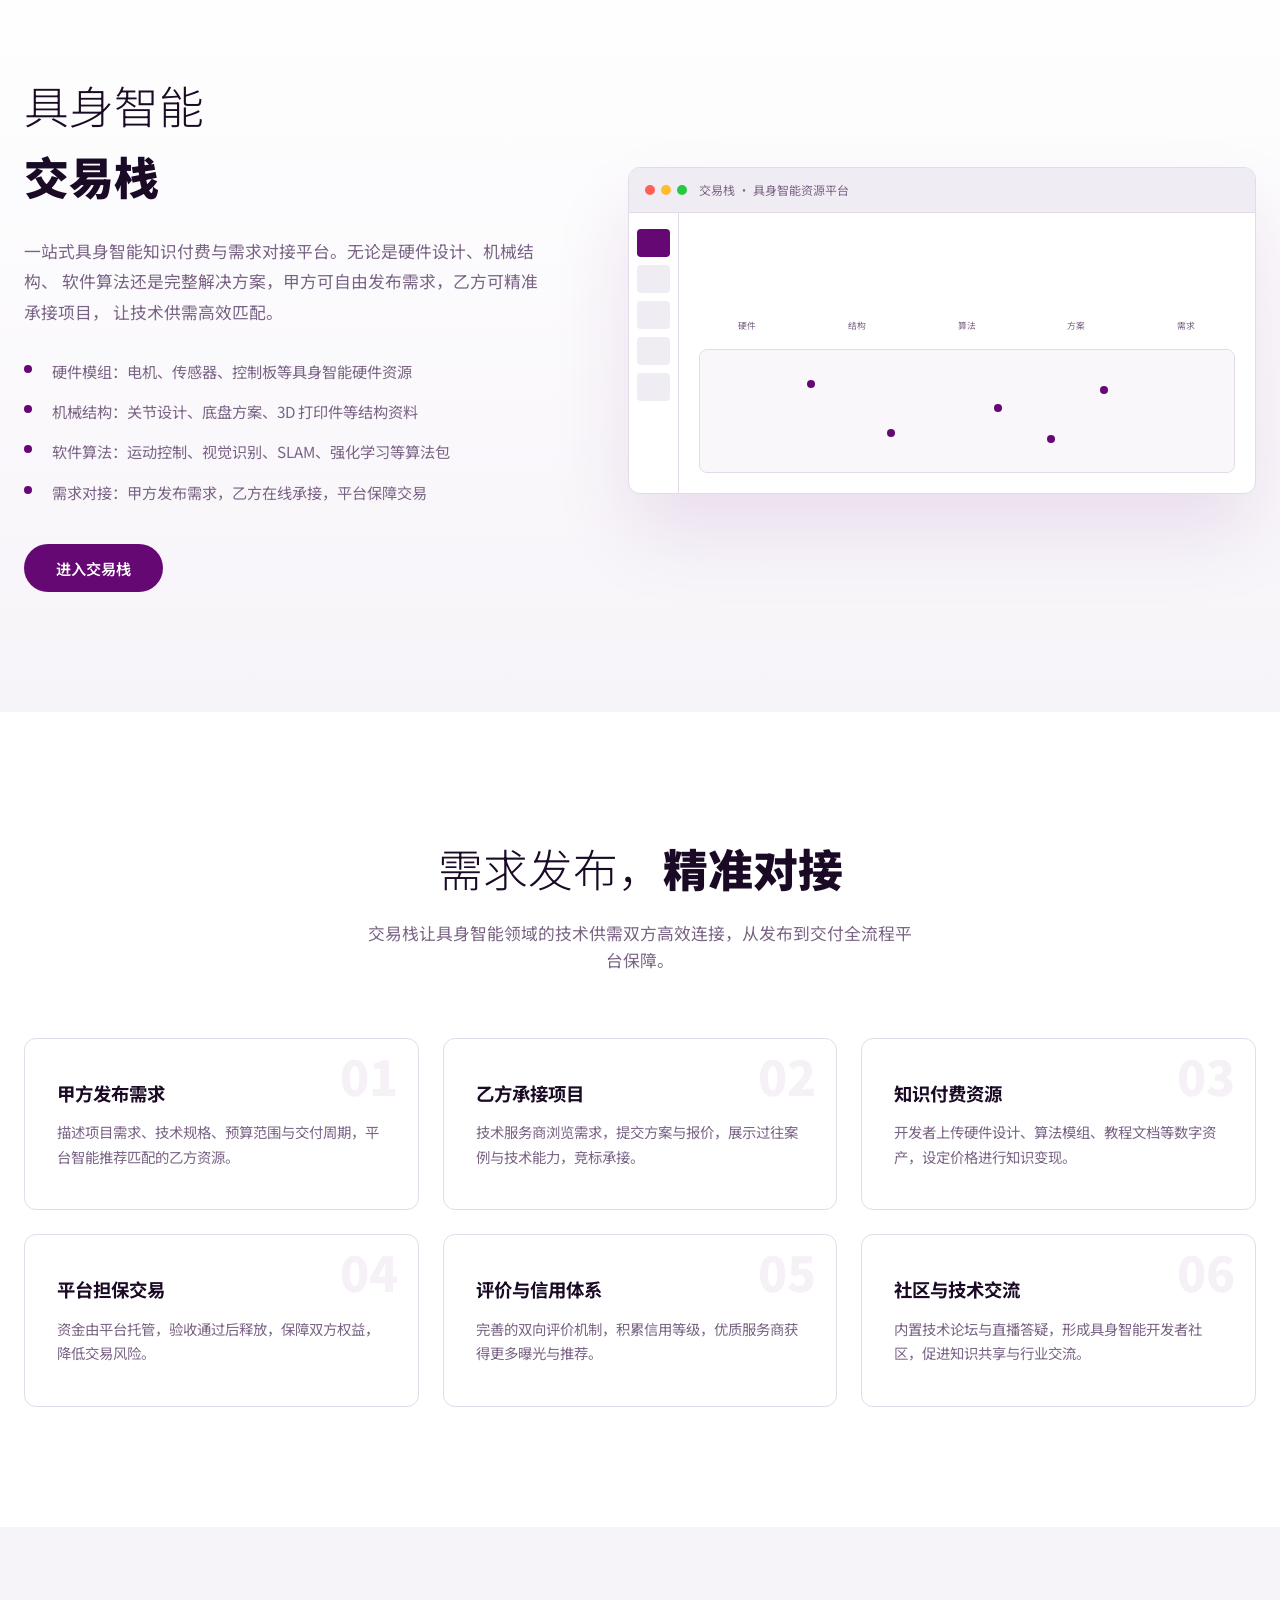
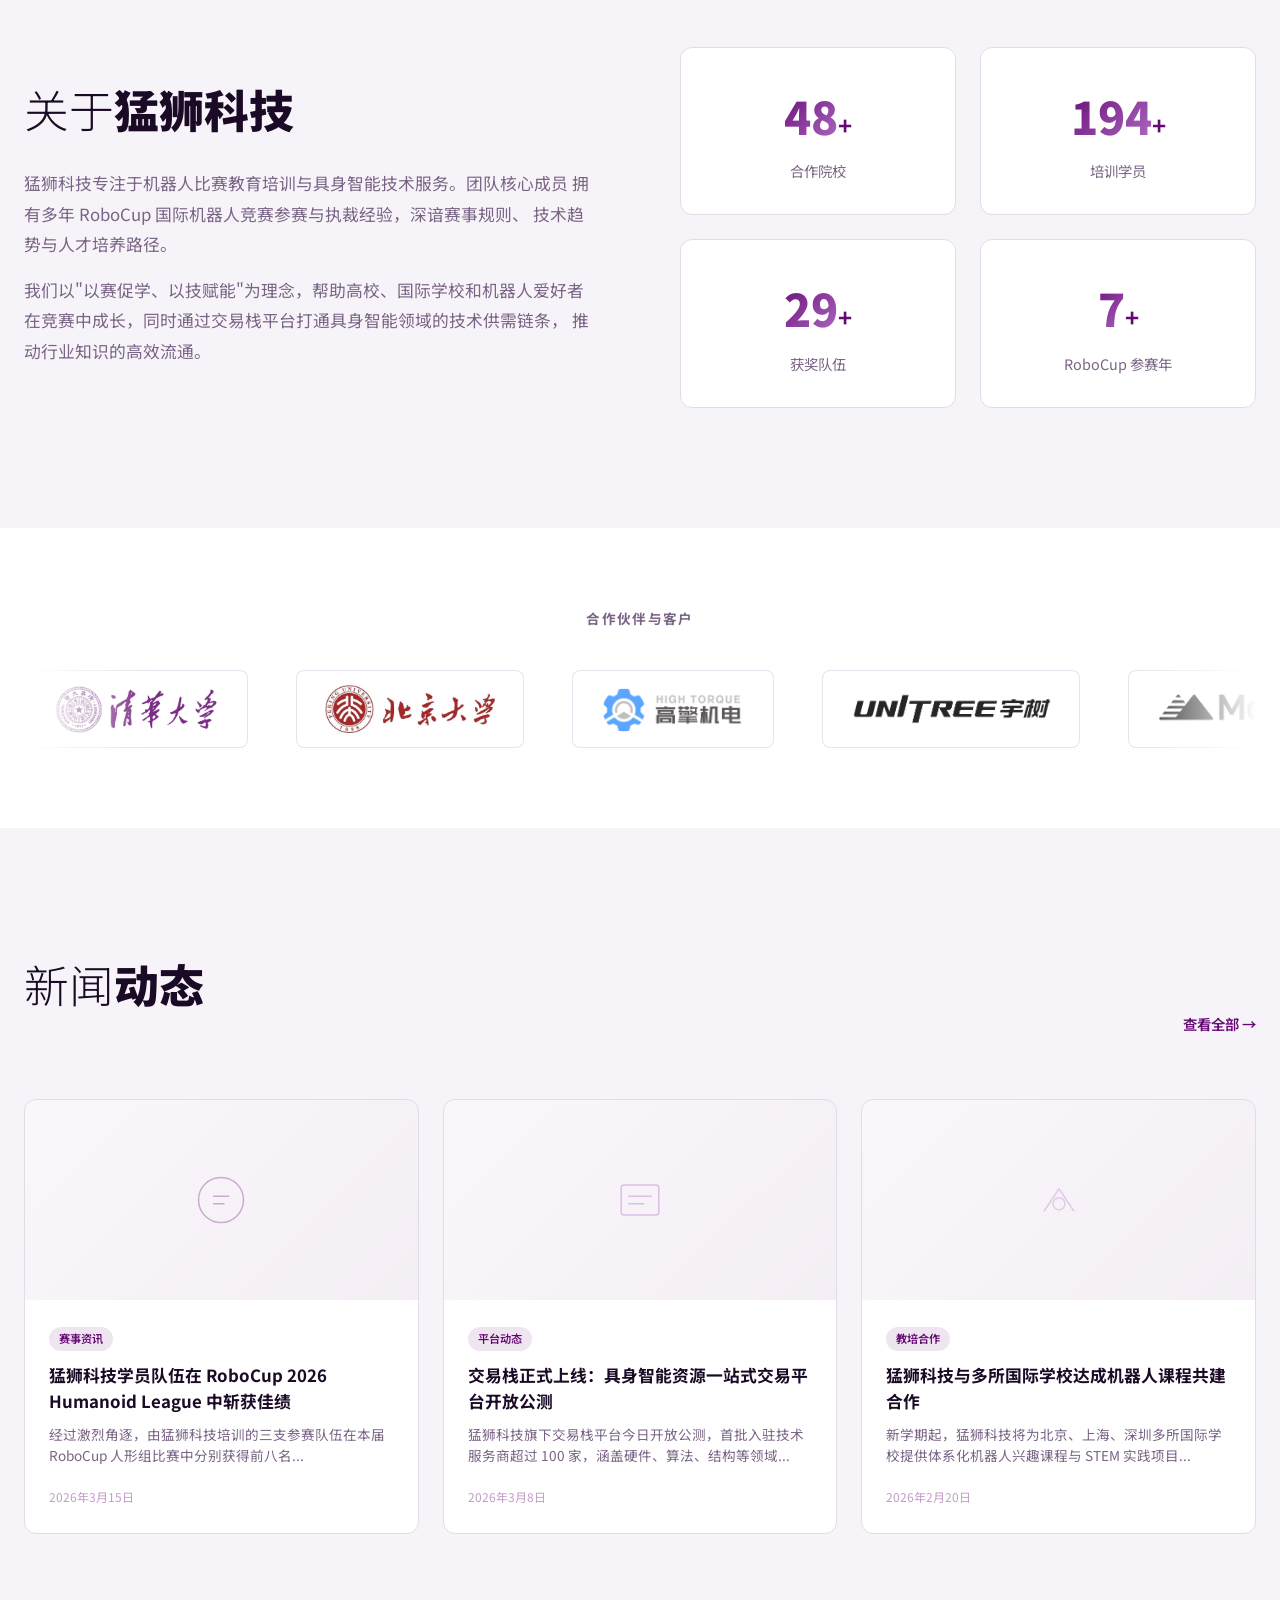
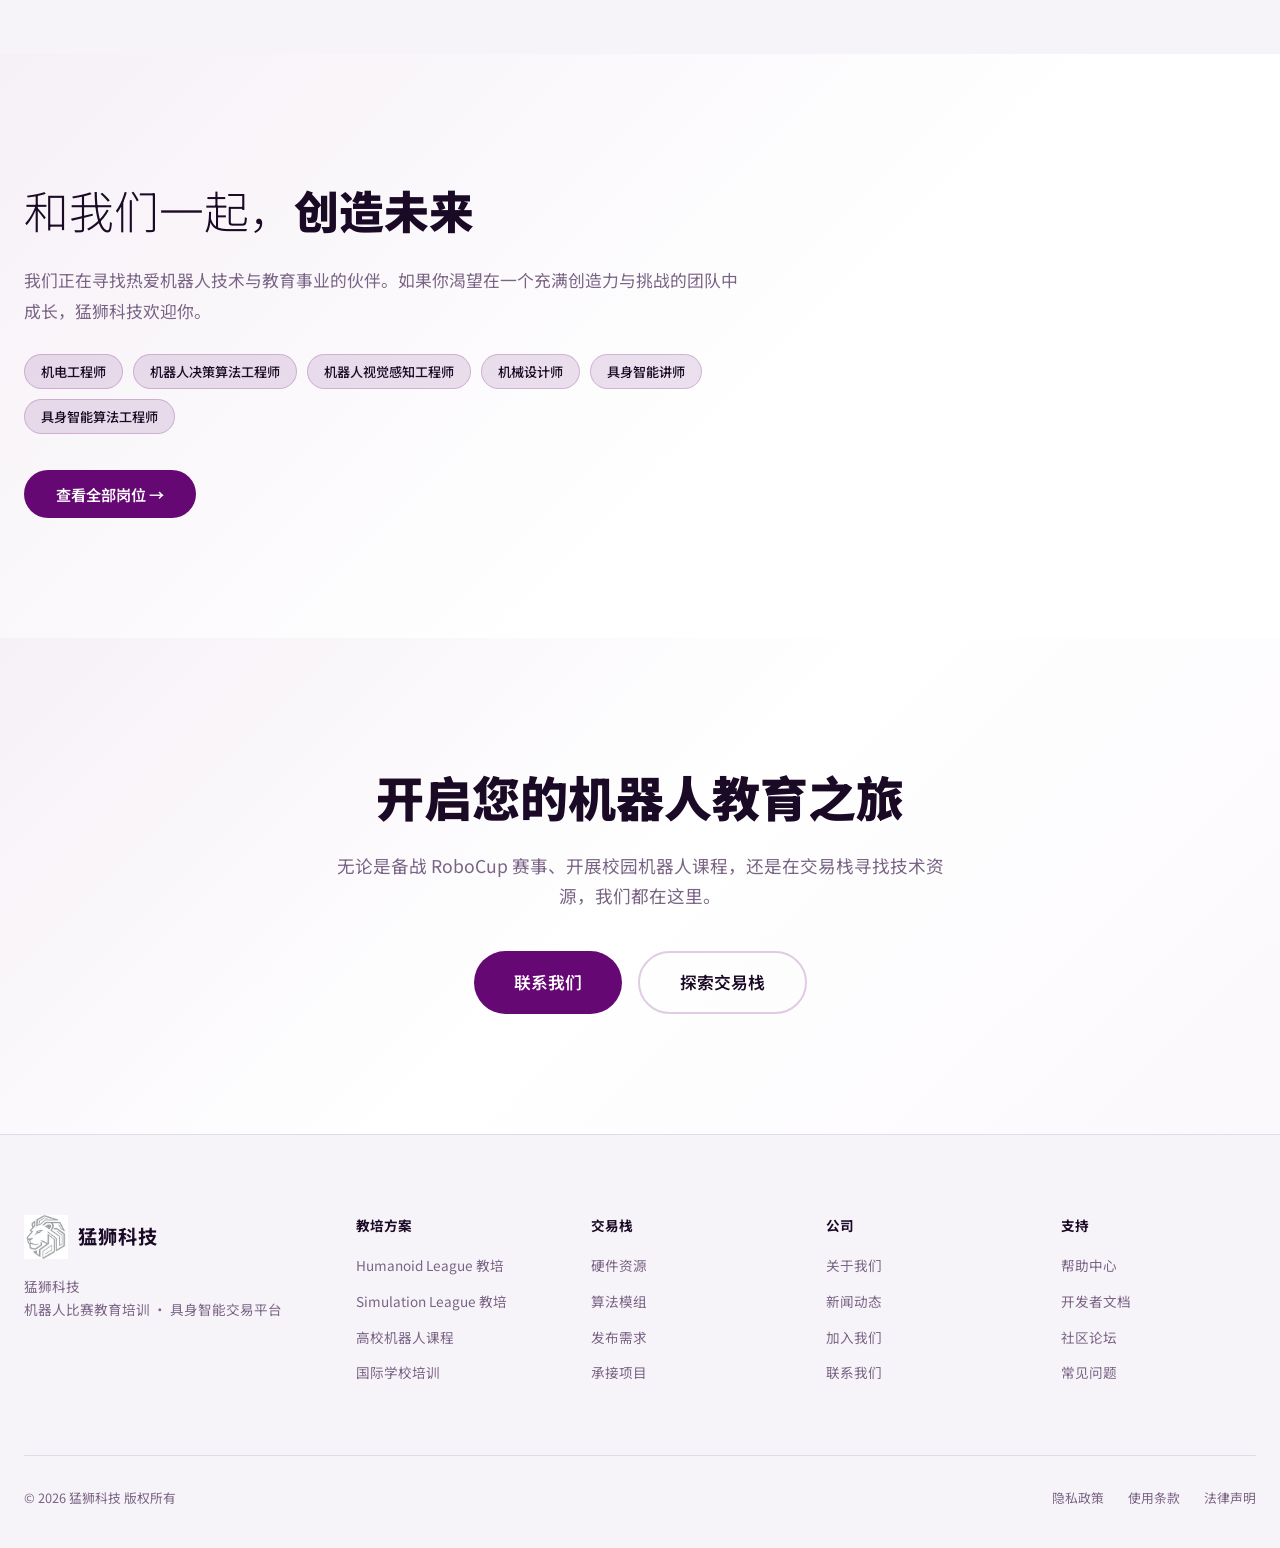
==== commit fe9ef606: "modify headline size" ====
--- a/index.html
+++ b/index.html
@@ -308,7 +308,7 @@
   <!-- ===== PARTNERS ===== -->
   <section class="partners">
     <div class="container">
-      <h3 class="partners-label reveal">合作伙伴与客户</h3>
+      <h2 class="partners-label reveal">合作伙伴与客户</h2>
       <div class="partners-track">
         <div class="partners-logos">
           <div class="partner-logo">
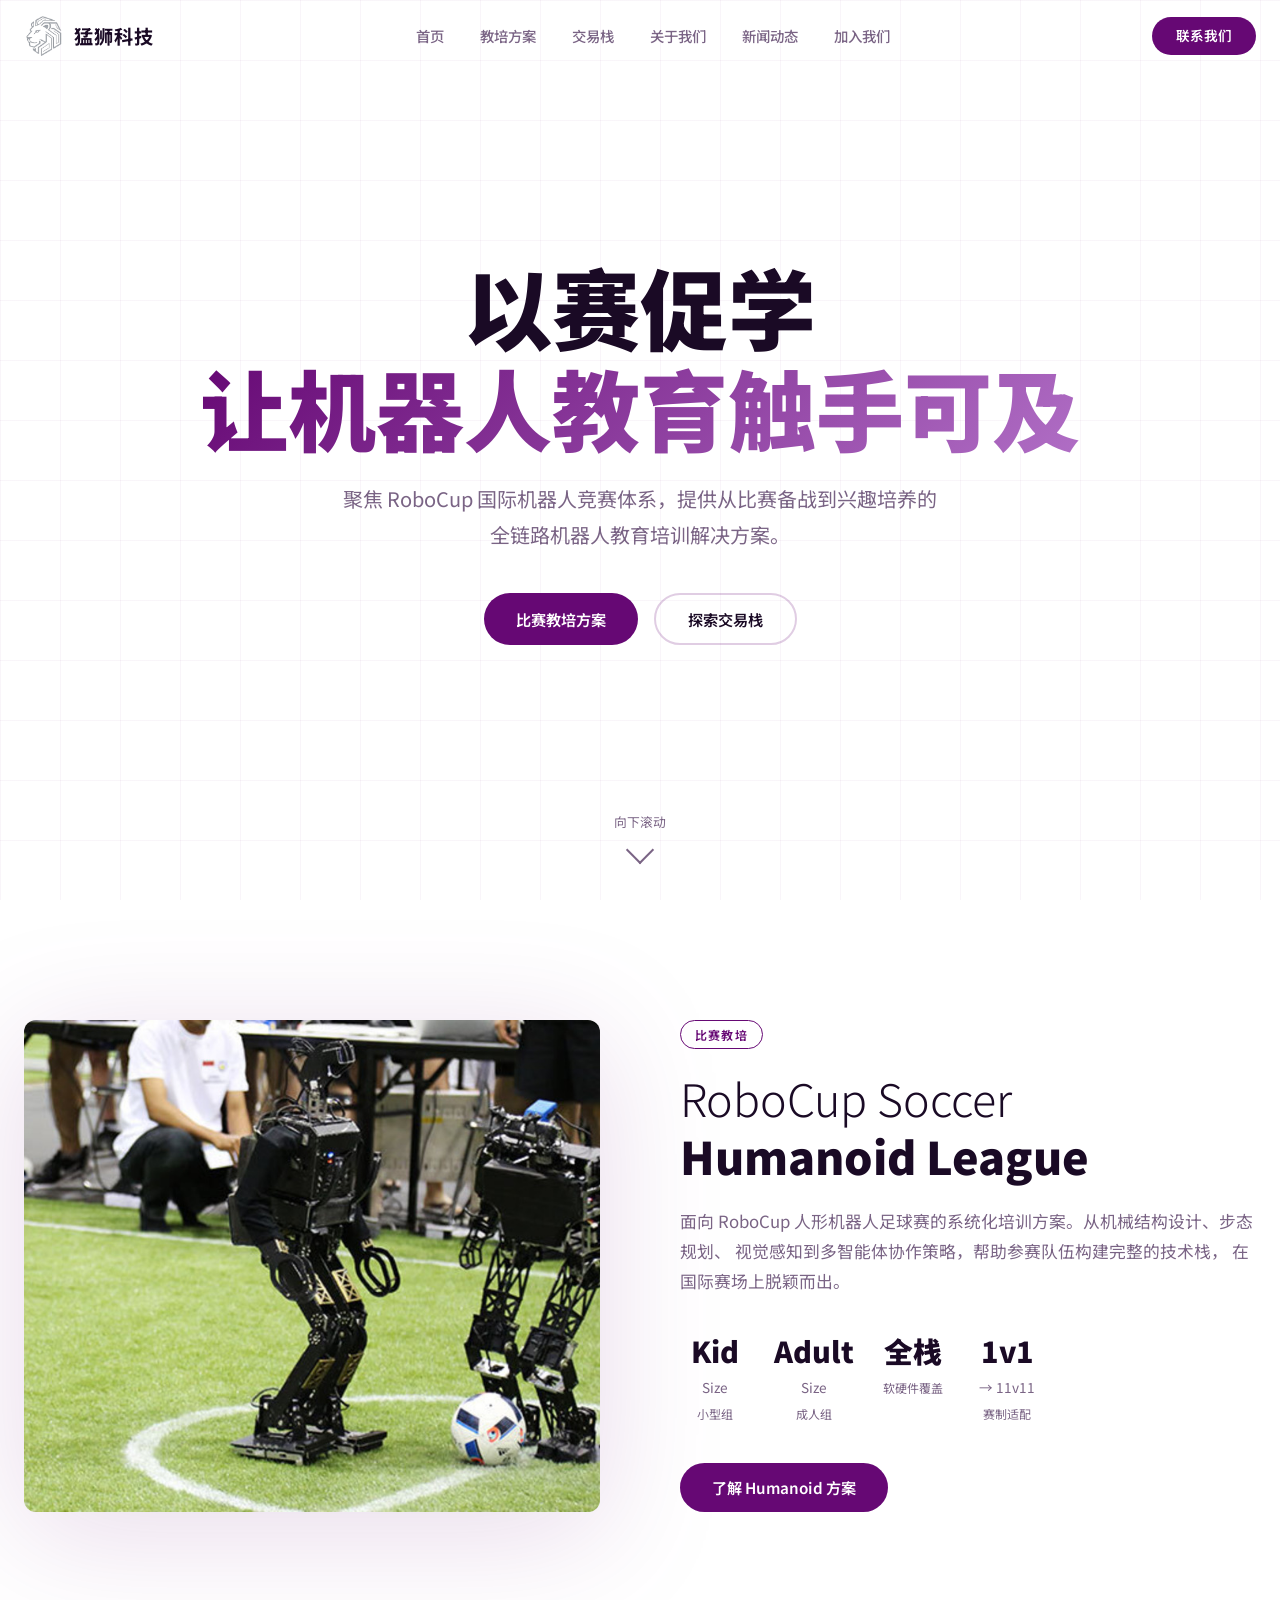
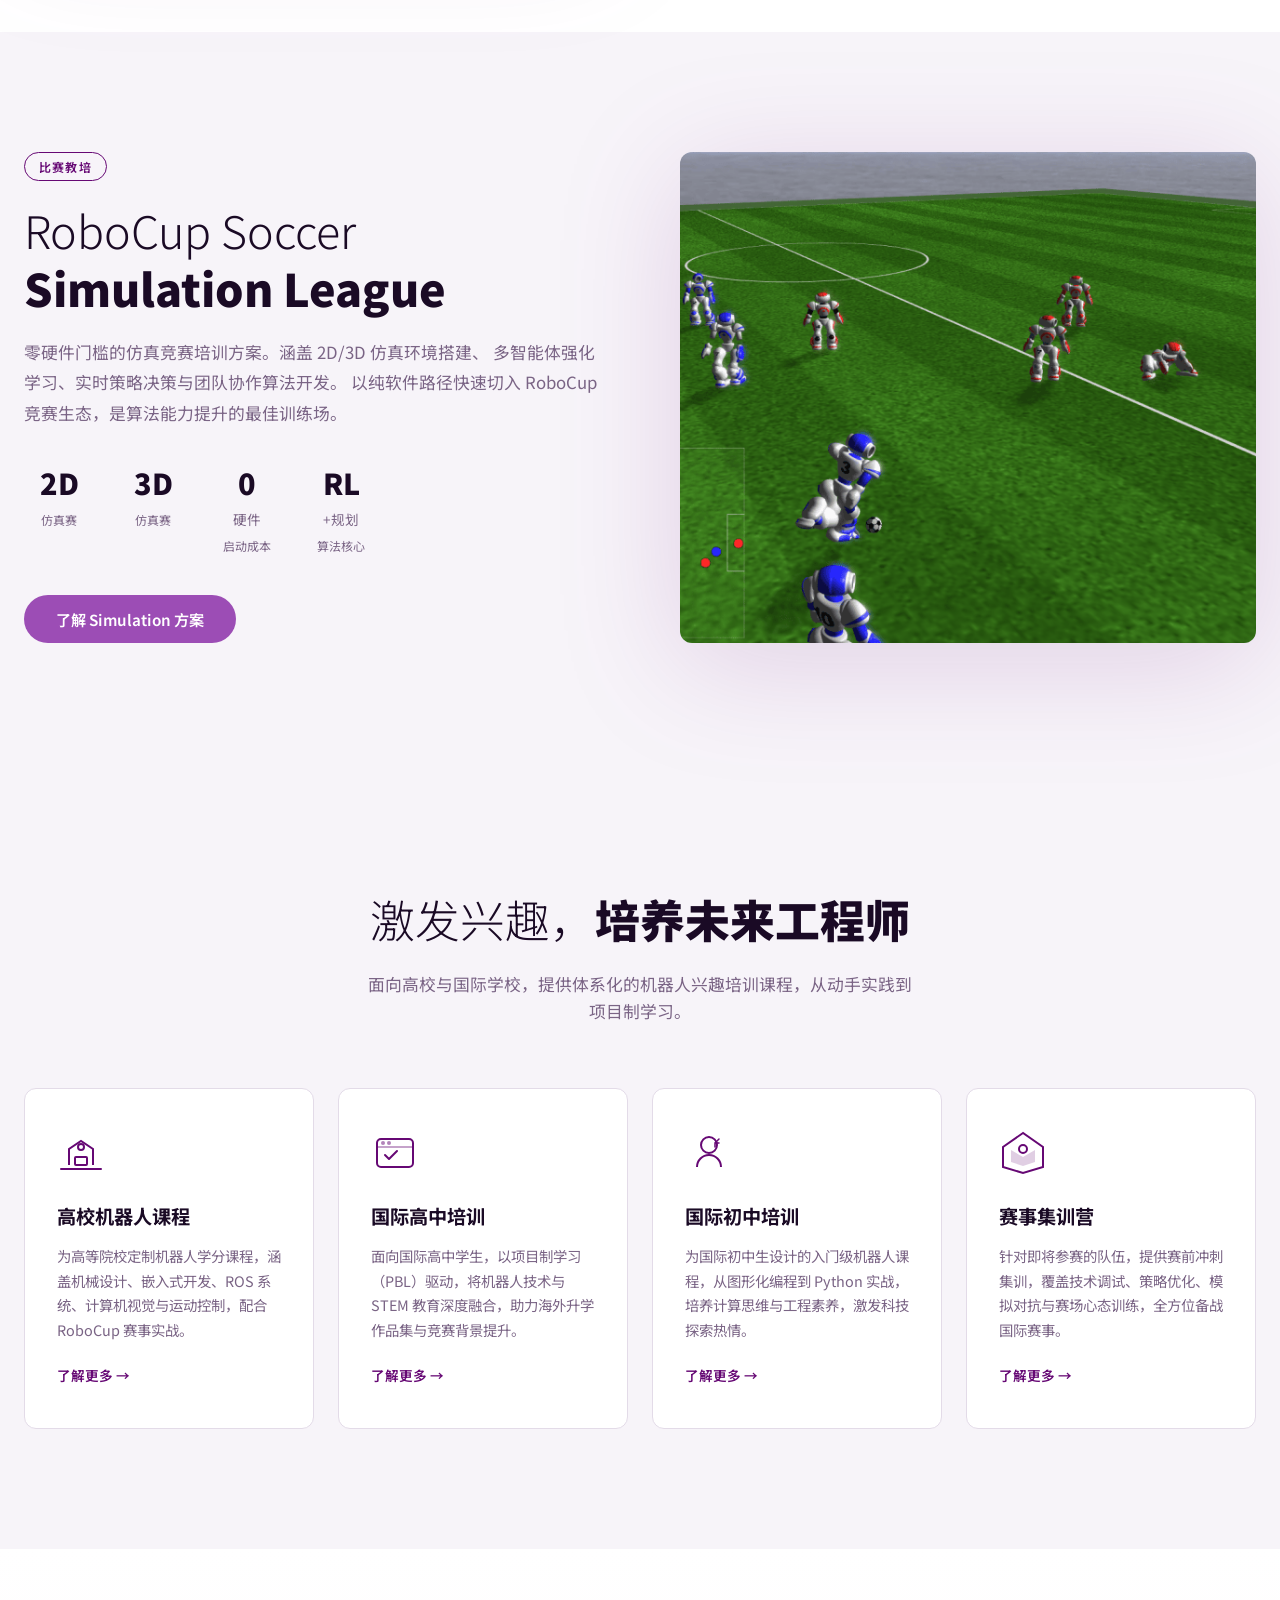
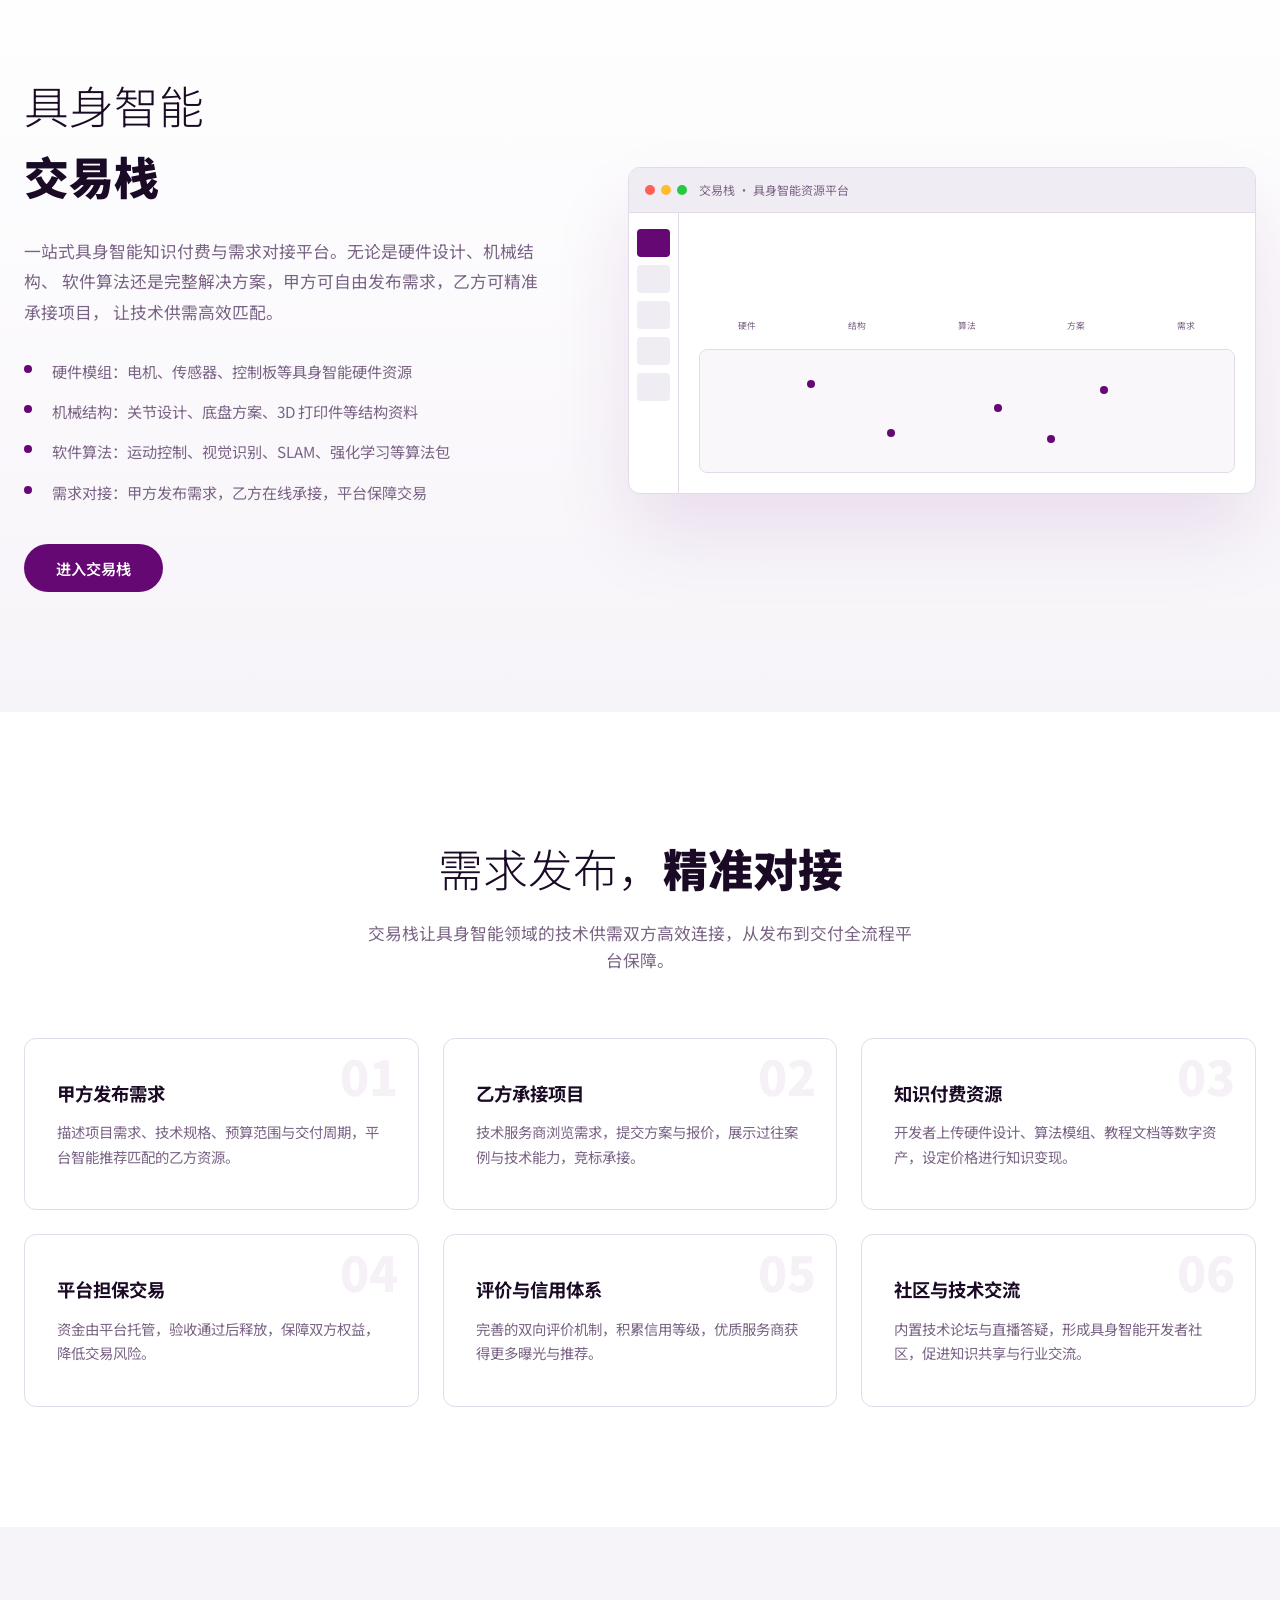
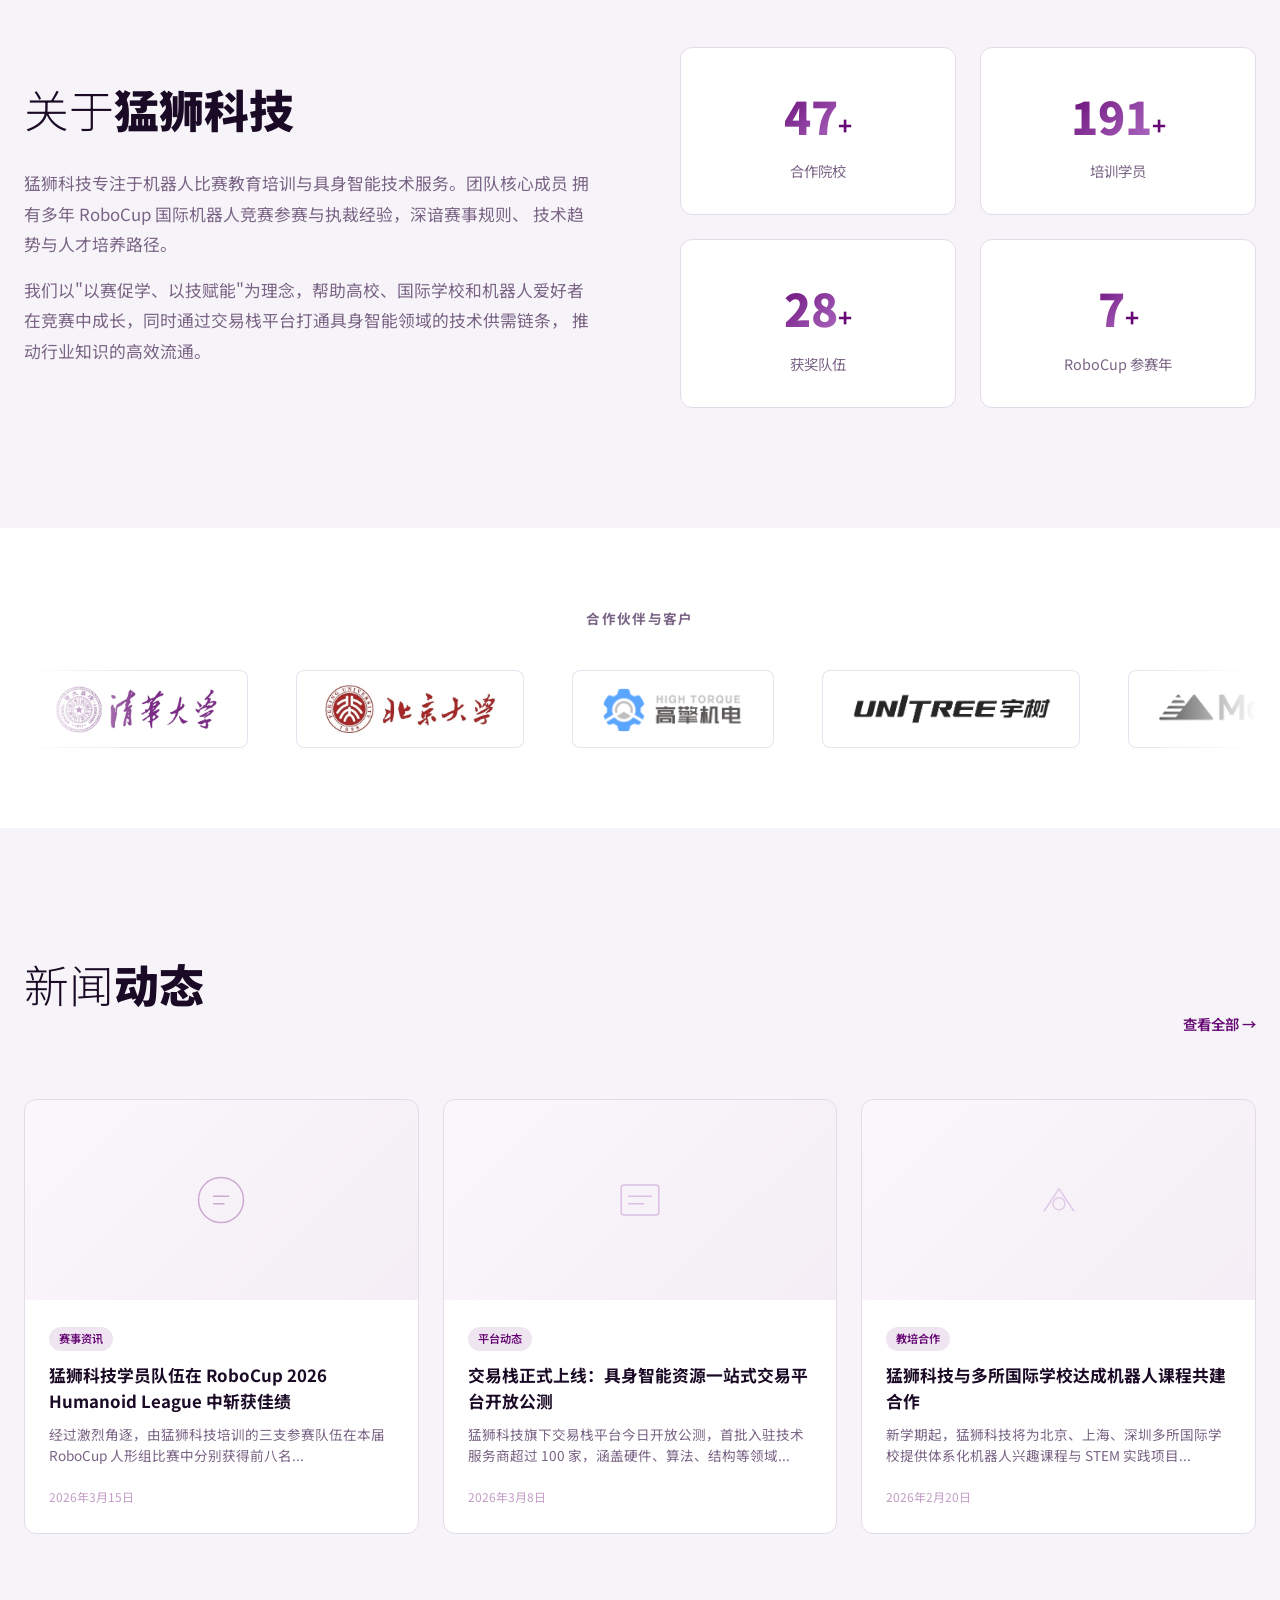
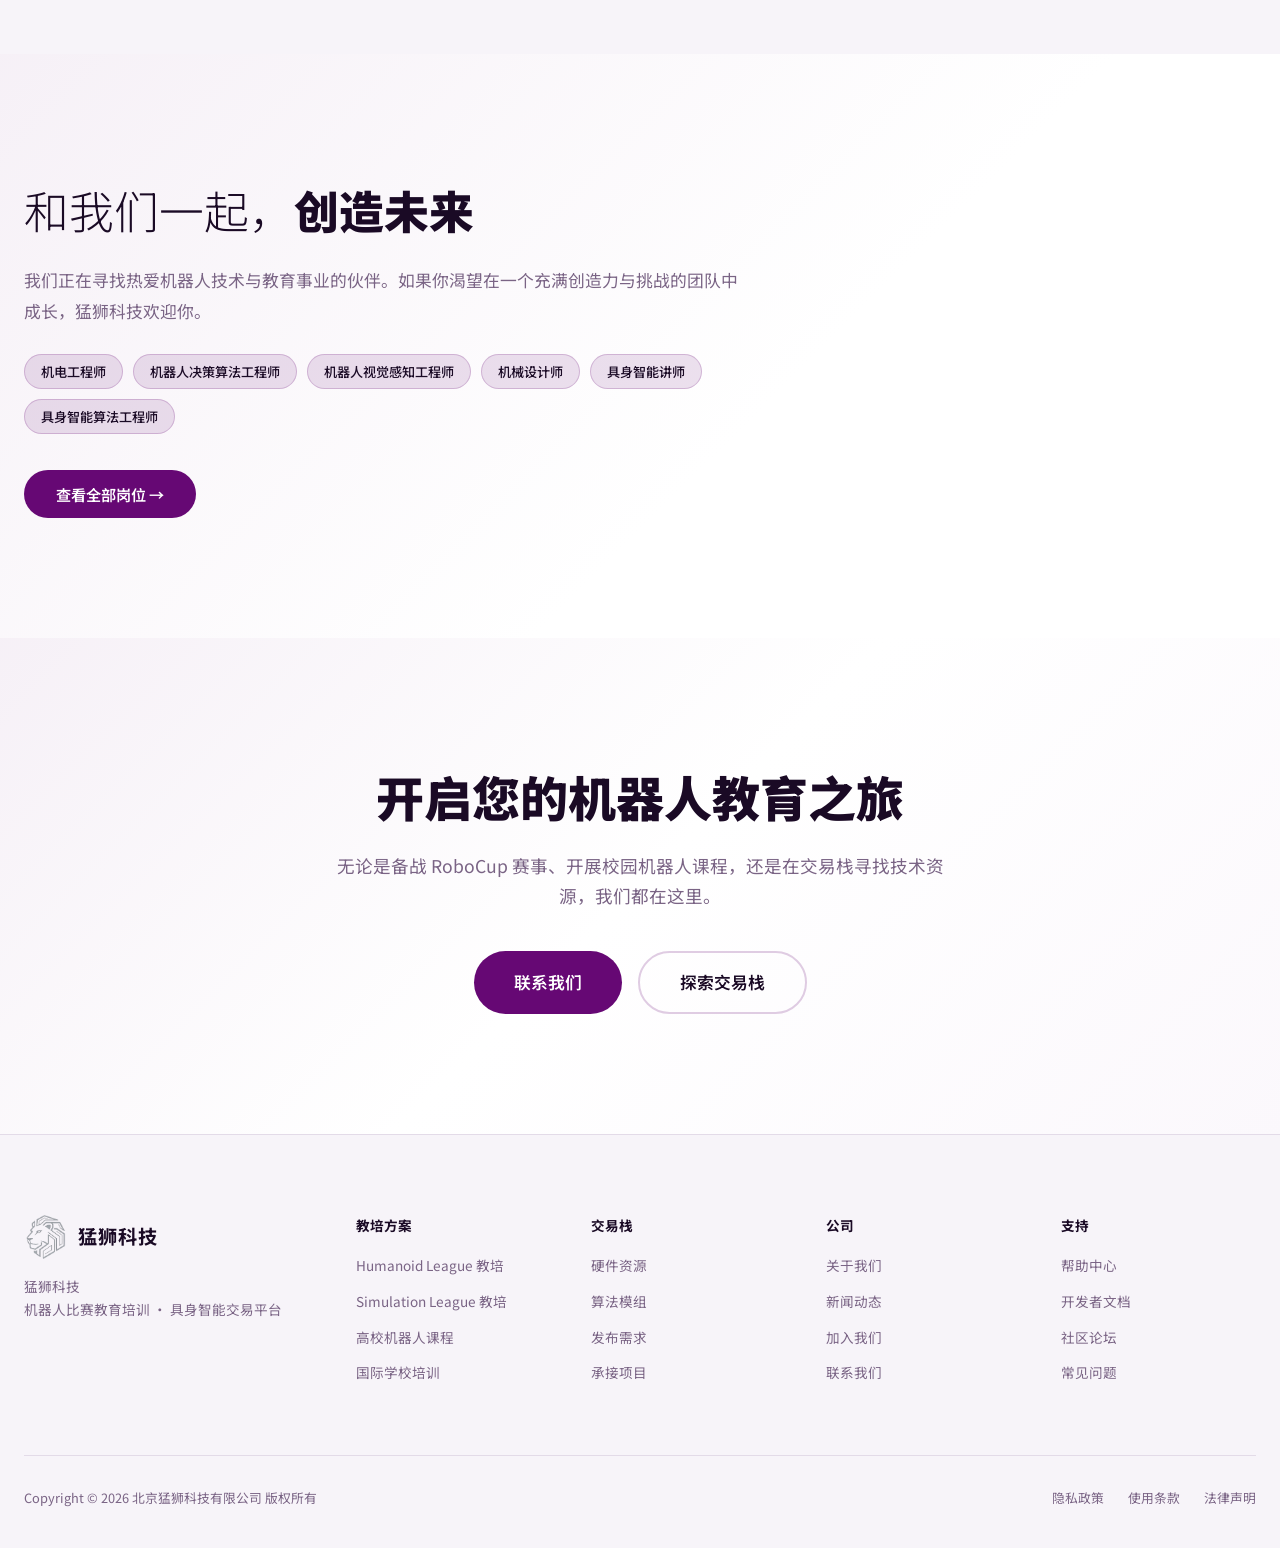
==== commit e7da5f5a: "expand the news section and contact us section" ====
--- a/index.html
+++ b/index.html
@@ -16,7 +16,7 @@
   <header class="site-header" id="siteHeader">
     <div class="header-inner">
       <a href="#hero" class="logo">
-        <img class="logo-img" src="./pic/猛狮科技公司logo.png" alt="猛狮科技" width="160" height="40" decoding="async">
+        <img class="logo-img" src="./pic/logo-猛狮科技公司.png" alt="猛狮科技" width="160" height="40" decoding="async">
         <span class="logo-text">猛狮科技</span>
       </a>
       <nav class="main-nav" id="mainNav">
@@ -31,12 +31,12 @@
           </li>
           <li class="nav-item"><a href="#exchange">交易栈</a></li>
           <li class="nav-item"><a href="#about">关于我们</a></li>
-          <li class="nav-item"><a href="#news">新闻动态</a></li>
+          <li class="nav-item"><a href="news.html">新闻动态</a></li>
           <li class="nav-item"><a href="careers.html">加入我们</a></li>
         </ul>
       </nav>
       <div class="header-actions">
-        <a href="#contact" class="btn-contact">联系我们</a>
+        <a href="javascript:void(0)" class="btn-contact js-open-contact">联系我们</a>
         <button class="hamburger" id="hamburger" aria-label="菜单">
           <span></span><span></span><span></span>
         </button>
@@ -370,7 +370,7 @@
     <div class="container">
       <div class="section-header">
         <h2 class="section-title reveal">新闻<strong>动态</strong></h2>
-        <a href="#" class="view-all reveal">查看全部 →</a>
+        <a href="news.html" class="view-all reveal">查看全部 →</a>
       </div>
       <div class="news-grid">
         <article class="news-card reveal">
@@ -444,7 +444,7 @@
         <h2 class="cta-title reveal">开启您的机器人教育之旅</h2>
         <p class="cta-text reveal">无论是备战 RoboCup 赛事、开展校园机器人课程，还是在交易栈寻找技术资源，我们都在这里。</p>
         <div class="cta-buttons reveal">
-          <a href="mailto:contact@mengshi-tech.com" class="btn btn-primary btn-lg">联系我们</a>
+          <a href="javascript:void(0)" class="btn btn-primary btn-lg js-open-contact">联系我们</a>
           <a href="#exchange" class="btn btn-outline btn-lg">探索交易栈</a>
         </div>
       </div>
@@ -457,7 +457,7 @@
       <div class="footer-grid">
         <div class="footer-brand">
           <a href="#hero" class="logo">
-            <img class="logo-img logo-img--footer" src="./pic/猛狮科技公司logo.png" alt="猛狮科技" width="180" height="45" decoding="async">
+            <img class="logo-img logo-img--footer" src="./pic/logo-猛狮科技公司.png" alt="猛狮科技" width="180" height="45" decoding="async">
             <span class="logo-text">猛狮科技</span>
           </a>
           <p class="footer-desc">猛狮科技<br>机器人比赛教育培训 · 具身智能交易平台</p>
@@ -484,9 +484,9 @@
           <h4>公司</h4>
           <ul>
             <li><a href="#about">关于我们</a></li>
-            <li><a href="#news">新闻动态</a></li>
+            <li><a href="news.html">新闻动态</a></li>
             <li><a href="careers.html">加入我们</a></li>
-            <li><a href="#contact">联系我们</a></li>
+            <li><a href="javascript:void(0)" class="js-open-contact">联系我们</a></li>
           </ul>
         </div>
         <div class="footer-links">
@@ -500,7 +500,7 @@
         </div>
       </div>
       <div class="footer-bottom">
-        <p>&copy; 2026 猛狮科技 版权所有</p>
+        <p>Copyright &copy; 2026 北京猛狮科技有限公司 版权所有</p>
         <div class="footer-bottom-links">
           <a href="#">隐私政策</a>
           <a href="#">使用条款</a>
@@ -510,6 +510,72 @@
     </div>
   </footer>
 
+  <!-- ===== CONTACT MODAL ===== -->
+  <div class="modal-overlay" id="contactModal">
+    <div class="modal-content">
+      <button class="modal-close" id="closeModal" aria-label="关闭">&times;</button>
+      <h2 class="modal-title">联系我们</h2>
+      <form id="contactForm" class="contact-form">
+        <div class="form-row">
+          <div class="form-group">
+            <label for="firstName">名字*</label>
+            <input type="text" id="firstName" name="firstName" required placeholder="请输入名字">
+            <span class="error-msg">请输入名字</span>
+          </div>
+          <div class="form-group">
+            <label for="lastName">姓氏*</label>
+            <input type="text" id="lastName" name="lastName" required placeholder="请输入姓氏">
+            <span class="error-msg">请输入姓氏</span>
+          </div>
+        </div>
+        <div class="form-row">
+          <div class="form-group">
+            <label for="company">公司/机构*</label>
+            <input type="text" id="company" name="company" required placeholder="请输入公司或机构名称">
+            <span class="error-msg">请输入公司或机构名称</span>
+          </div>
+          <div class="form-group">
+            <label for="email">邮箱地址*</label>
+            <input type="email" id="email" name="email" required placeholder="请输入正确的邮箱地址">
+            <span class="error-msg">请输入正确的邮箱地址</span>
+          </div>
+        </div>
+        <div class="form-row">
+          <div class="form-group">
+            <label for="phone">电话号码*</label>
+            <input type="tel" id="phone" name="phone" required placeholder="请输入正确的电话号码">
+            <span class="error-msg">请输入正确的电话号码</span>
+          </div>
+          <div class="form-group">
+            <label for="intent">意向</label>
+            <select id="intent" name="intent">
+              <option value="了解关于机器人">了解关于机器人</option>
+              <option value="教培合作咨询">教培合作咨询</option>
+              <option value="交易栈入驻">交易栈入驻</option>
+              <option value="其他">其他</option>
+            </select>
+          </div>
+        </div>
+        <div class="form-group">
+          <label for="message">留言</label>
+          <textarea id="message" name="message" rows="4" placeholder="应用/用户案例/痛点/目标/时间轴"></textarea>
+        </div>
+        <div class="form-group checkbox-group">
+          <label class="checkbox-label">
+            <input type="checkbox" id="privacy" name="privacy" required>
+            <span class="checkmark"></span>
+            我已阅读、理解隐私政策，并同意按所述存储和使用我的个人资料。*
+          </label>
+          <span class="error-msg" id="privacyError">请同意隐私政策</span>
+        </div>
+        <div class="form-footer">
+          <p class="contact-email-hint">Email: 1944199339@qq.com</p>
+          <button type="submit" class="btn btn-primary btn-submit">提交</button>
+        </div>
+      </form>
+    </div>
+  </div>
+
   <script src="js/main.js"></script>
 </body>
 </html>
--- a/css/style.css
+++ b/css/style.css
@@ -1671,6 +1671,431 @@
 }
 
 /* ===========================
+   NEWS PAGE
+   =========================== */
+.news-page-hero {
+  padding: 160px 0 80px;
+  text-align: center;
+  background: linear-gradient(180deg, rgba(102, 8, 116, 0.08) 0%, var(--color-bg) 100%);
+}
+
+.news-page-hero h1 {
+  font-size: clamp(2.2rem, 5vw, 3.5rem);
+  font-weight: 300;
+  margin-bottom: 16px;
+}
+
+.news-page-hero h1 strong {
+  font-weight: 900;
+  background: linear-gradient(135deg, var(--color-primary), #b06ec5);
+  -webkit-background-clip: text;
+  -webkit-text-fill-color: transparent;
+  background-clip: text;
+}
+
+.news-page-hero p {
+  font-size: 1.1rem;
+  color: var(--color-text-muted);
+}
+
+.news-page-content {
+  padding: 40px 0 120px;
+}
+
+.news-timeline {
+  display: flex;
+  flex-direction: column;
+  gap: 40px;
+  max-width: 1000px;
+  margin: 0 auto;
+}
+
+.news-timeline-item {
+  display: flex;
+  gap: 32px;
+  align-items: flex-start;
+}
+
+.news-timeline-date {
+  flex-shrink: 0;
+  width: 100px;
+  text-align: right;
+  padding-top: 8px;
+}
+
+.news-timeline-date .day {
+  display: block;
+  font-size: 2.5rem;
+  font-weight: 900;
+  color: var(--color-primary);
+  line-height: 1;
+  margin-bottom: 4px;
+}
+
+.news-timeline-date .month-year {
+  display: block;
+  font-size: 0.85rem;
+  color: var(--color-text-muted);
+  font-weight: 600;
+}
+
+.news-timeline-content {
+  flex: 1;
+  background: var(--color-bg-card);
+  border: 1px solid var(--color-border);
+  border-radius: var(--radius);
+  overflow: hidden;
+  display: grid;
+  grid-template-columns: 320px 1fr;
+  transition: all var(--transition);
+}
+
+.news-timeline-content:hover {
+  border-color: rgba(102, 8, 116, 0.3);
+  transform: translateY(-2px);
+  box-shadow: 0 20px 40px rgba(0,0,0,0.2);
+}
+
+.news-timeline-image {
+  height: 100%;
+  min-height: 220px;
+  overflow: hidden;
+}
+
+.news-timeline-image img {
+  width: 100%;
+  height: 100%;
+  object-fit: cover;
+  transition: transform 0.5s ease;
+}
+
+.news-timeline-content:hover .news-timeline-image img {
+  transform: scale(1.05);
+}
+
+.news-timeline-text {
+  padding: 32px;
+  display: flex;
+  flex-direction: column;
+  justify-content: center;
+}
+
+.news-timeline-text h3 {
+  font-size: 1.25rem;
+  font-weight: 700;
+  margin-bottom: 16px;
+  line-height: 1.5;
+}
+
+.news-timeline-text p {
+  font-size: 0.95rem;
+  color: var(--color-text-muted);
+  line-height: 1.7;
+}
+
+@media (max-width: 860px) {
+  .news-timeline-item {
+    flex-direction: column;
+    gap: 16px;
+  }
+  
+  .news-timeline-date {
+    width: 100%;
+    text-align: left;
+    display: flex;
+    align-items: baseline;
+    gap: 12px;
+    padding-top: 0;
+  }
+  
+  .news-timeline-content {
+    grid-template-columns: 1fr;
+  }
+  
+  .news-timeline-image {
+    height: 200px;
+    min-height: auto;
+  }
+}
+
+.pagination {
+  display: flex;
+  justify-content: center;
+  gap: 8px;
+  margin-top: 80px;
+}
+
+.page-num {
+  width: 40px;
+  height: 40px;
+  display: flex;
+  align-items: center;
+  justify-content: center;
+  font-size: 0.9rem;
+  font-weight: 600;
+  color: var(--color-text-muted);
+  background: var(--color-bg-card);
+  border: 1px solid var(--color-border);
+  border-radius: var(--radius-sm);
+  transition: all var(--transition);
+}
+
+.page-num:hover, .page-num.active {
+  color: var(--color-text);
+  background: var(--color-primary);
+  border-color: var(--color-primary);
+}
+
+@media (max-width: 768px) {
+  .news-card.featured {
+    grid-template-columns: 1fr;
+  }
+  .news-card.featured .news-image {
+    min-height: 240px;
+  }
+  .news-card.featured .news-body {
+    padding: 24px;
+  }
+}
+
+/* ===========================
+   CONTACT MODAL
+   =========================== */
+.modal-overlay {
+  position: fixed;
+  inset: 0;
+  background: rgba(0, 0, 0, 0.8);
+  backdrop-filter: blur(5px);
+  z-index: 2000;
+  display: flex;
+  align-items: center;
+  justify-content: center;
+  opacity: 0;
+  visibility: hidden;
+  transition: all var(--transition);
+  padding: 20px;
+}
+
+.modal-overlay.active {
+  opacity: 1;
+  visibility: visible;
+}
+
+.modal-content {
+  background: var(--color-bg-card);
+  width: 100%;
+  max-width: 800px;
+  border-radius: var(--radius);
+  padding: 48px;
+  position: relative;
+  transform: translateY(20px);
+  transition: all var(--transition);
+  border: 1px solid var(--color-border);
+  max-height: 90vh;
+  overflow-y: auto;
+  box-shadow: 0 24px 80px rgba(0,0,0,0.5);
+}
+
+.modal-overlay.active .modal-content {
+  transform: translateY(0);
+}
+
+.modal-close {
+  position: absolute;
+  top: 24px;
+  right: 24px;
+  background: rgba(255,255,255,0.05);
+  border: none;
+  color: var(--color-text-muted);
+  font-size: 1.5rem;
+  width: 36px;
+  height: 36px;
+  border-radius: 4px;
+  cursor: pointer;
+  display: flex;
+  align-items: center;
+  justify-content: center;
+  transition: all var(--transition);
+}
+
+.modal-close:hover {
+  background: rgba(255,255,255,0.1);
+  color: var(--color-text);
+}
+
+.modal-title {
+  font-size: 2rem;
+  font-weight: 700;
+  text-align: center;
+  margin-bottom: 40px;
+}
+
+.form-row {
+  display: grid;
+  grid-template-columns: 1fr 1fr;
+  gap: 24px;
+  margin-bottom: 20px;
+}
+
+.form-group {
+  margin-bottom: 20px;
+  position: relative;
+}
+
+.form-row .form-group {
+  margin-bottom: 0;
+}
+
+.form-group label {
+  display: block;
+  font-size: 0.85rem;
+  font-weight: 500;
+  color: var(--color-text-muted);
+  margin-bottom: 8px;
+}
+
+.form-group input,
+.form-group select,
+.form-group textarea {
+  width: 100%;
+  background: rgba(255,255,255,0.02);
+  border: 1px solid var(--color-border);
+  padding: 14px 16px;
+  color: var(--color-text);
+  border-radius: 4px;
+  outline: none;
+  font-family: var(--font-main);
+  font-size: 0.95rem;
+  transition: all var(--transition);
+}
+
+.form-group select {
+  appearance: none;
+  background-image: url("data:image/svg+xml,%3Csvg xmlns='http://www.w3.org/2000/svg' width='12' height='12' fill='none' stroke='%23999' stroke-width='2' stroke-linecap='round' stroke-linejoin='round'%3E%3Cpath d='M2 4l4 4 4-4'/%3E%3C/svg%3E");
+  background-repeat: no-repeat;
+  background-position: right 16px center;
+  padding-right: 40px;
+}
+
+.form-group select option {
+  background: var(--color-bg-card);
+  color: var(--color-text);
+}
+
+.form-group input:focus,
+.form-group select:focus,
+.form-group textarea:focus {
+  border-color: var(--color-primary);
+  background: rgba(255,255,255,0.04);
+}
+
+.form-group.error input {
+  border-color: #ff5252;
+  background: rgba(255, 82, 82, 0.05);
+}
+
+.error-msg {
+  color: #ff5252;
+  font-size: 0.75rem;
+  margin-top: 6px;
+  display: none;
+}
+
+.form-group.error .error-msg {
+  display: block;
+}
+
+.checkbox-group {
+  margin-top: 32px;
+  margin-bottom: 32px;
+}
+
+.checkbox-label {
+  display: flex;
+  align-items: flex-start;
+  gap: 10px;
+  font-size: 0.85rem;
+  color: var(--color-text-muted);
+  cursor: pointer;
+  user-select: none;
+}
+
+.checkbox-label input {
+  position: absolute;
+  opacity: 0;
+  cursor: pointer;
+  height: 0;
+  width: 0;
+}
+
+.checkmark {
+  width: 18px;
+  height: 18px;
+  background: rgba(255,255,255,0.05);
+  border: 1px solid var(--color-border);
+  border-radius: 3px;
+  flex-shrink: 0;
+  position: relative;
+  margin-top: 2px;
+  transition: all 0.2s;
+}
+
+.checkbox-label:hover input ~ .checkmark {
+  border-color: var(--color-primary);
+}
+
+.checkbox-label input:checked ~ .checkmark {
+  background: var(--color-primary);
+  border-color: var(--color-primary);
+}
+
+.checkmark:after {
+  content: "";
+  position: absolute;
+  display: none;
+  left: 6px;
+  top: 2px;
+  width: 4px;
+  height: 10px;
+  border: solid var(--color-bg);
+  border-width: 0 2px 2px 0;
+  transform: rotate(45deg);
+}
+
+.checkbox-label input:checked ~ .checkmark:after {
+  display: block;
+}
+
+.form-footer {
+  display: flex;
+  flex-direction: column;
+  align-items: center;
+  gap: 16px;
+}
+
+.contact-email-hint {
+  font-size: 0.85rem;
+  font-weight: 700;
+  color: var(--color-text);
+  font-style: italic;
+}
+
+.btn-submit {
+  width: 200px;
+  justify-content: center;
+}
+
+@media (max-width: 640px) {
+  .form-row {
+    grid-template-columns: 1fr;
+    gap: 20px;
+  }
+  .modal-content {
+    padding: 32px 24px;
+  }
+}
+
+/* ===========================
    SELECTION
    =========================== */
 ::selection {
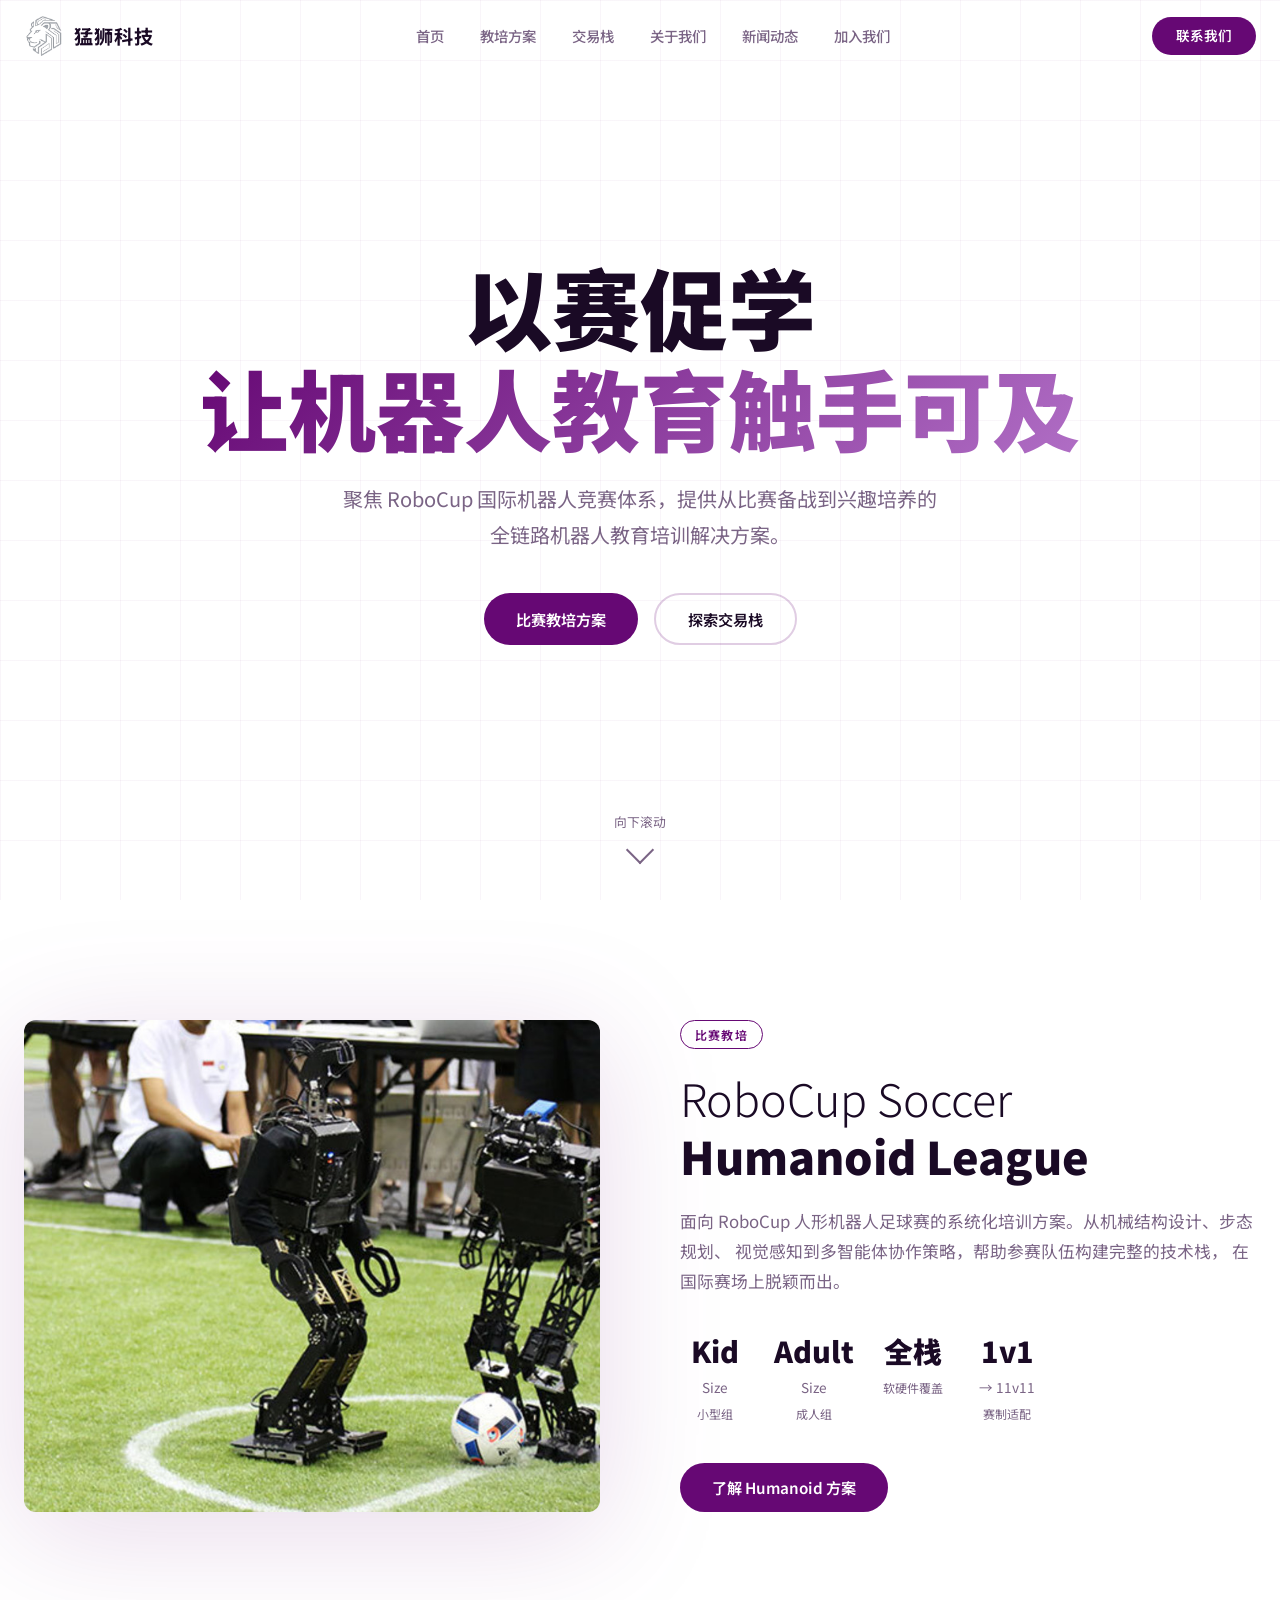
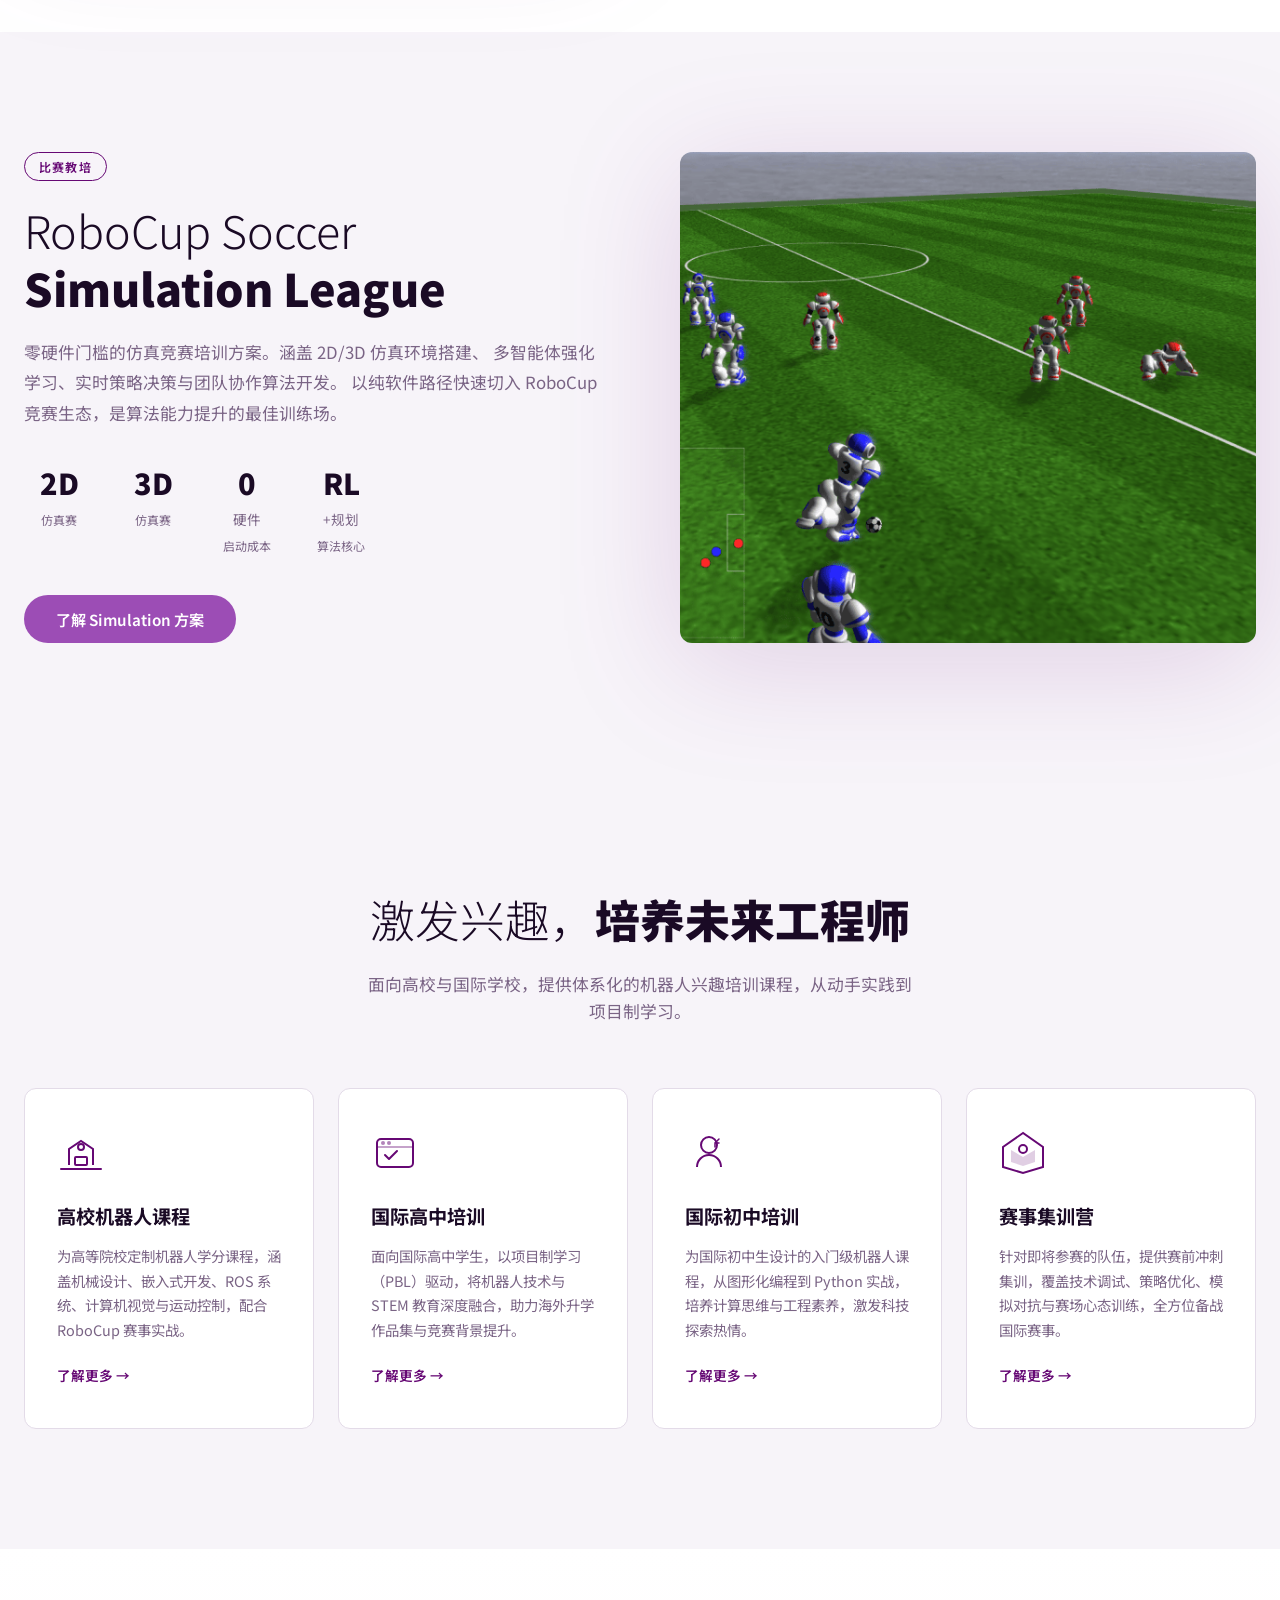
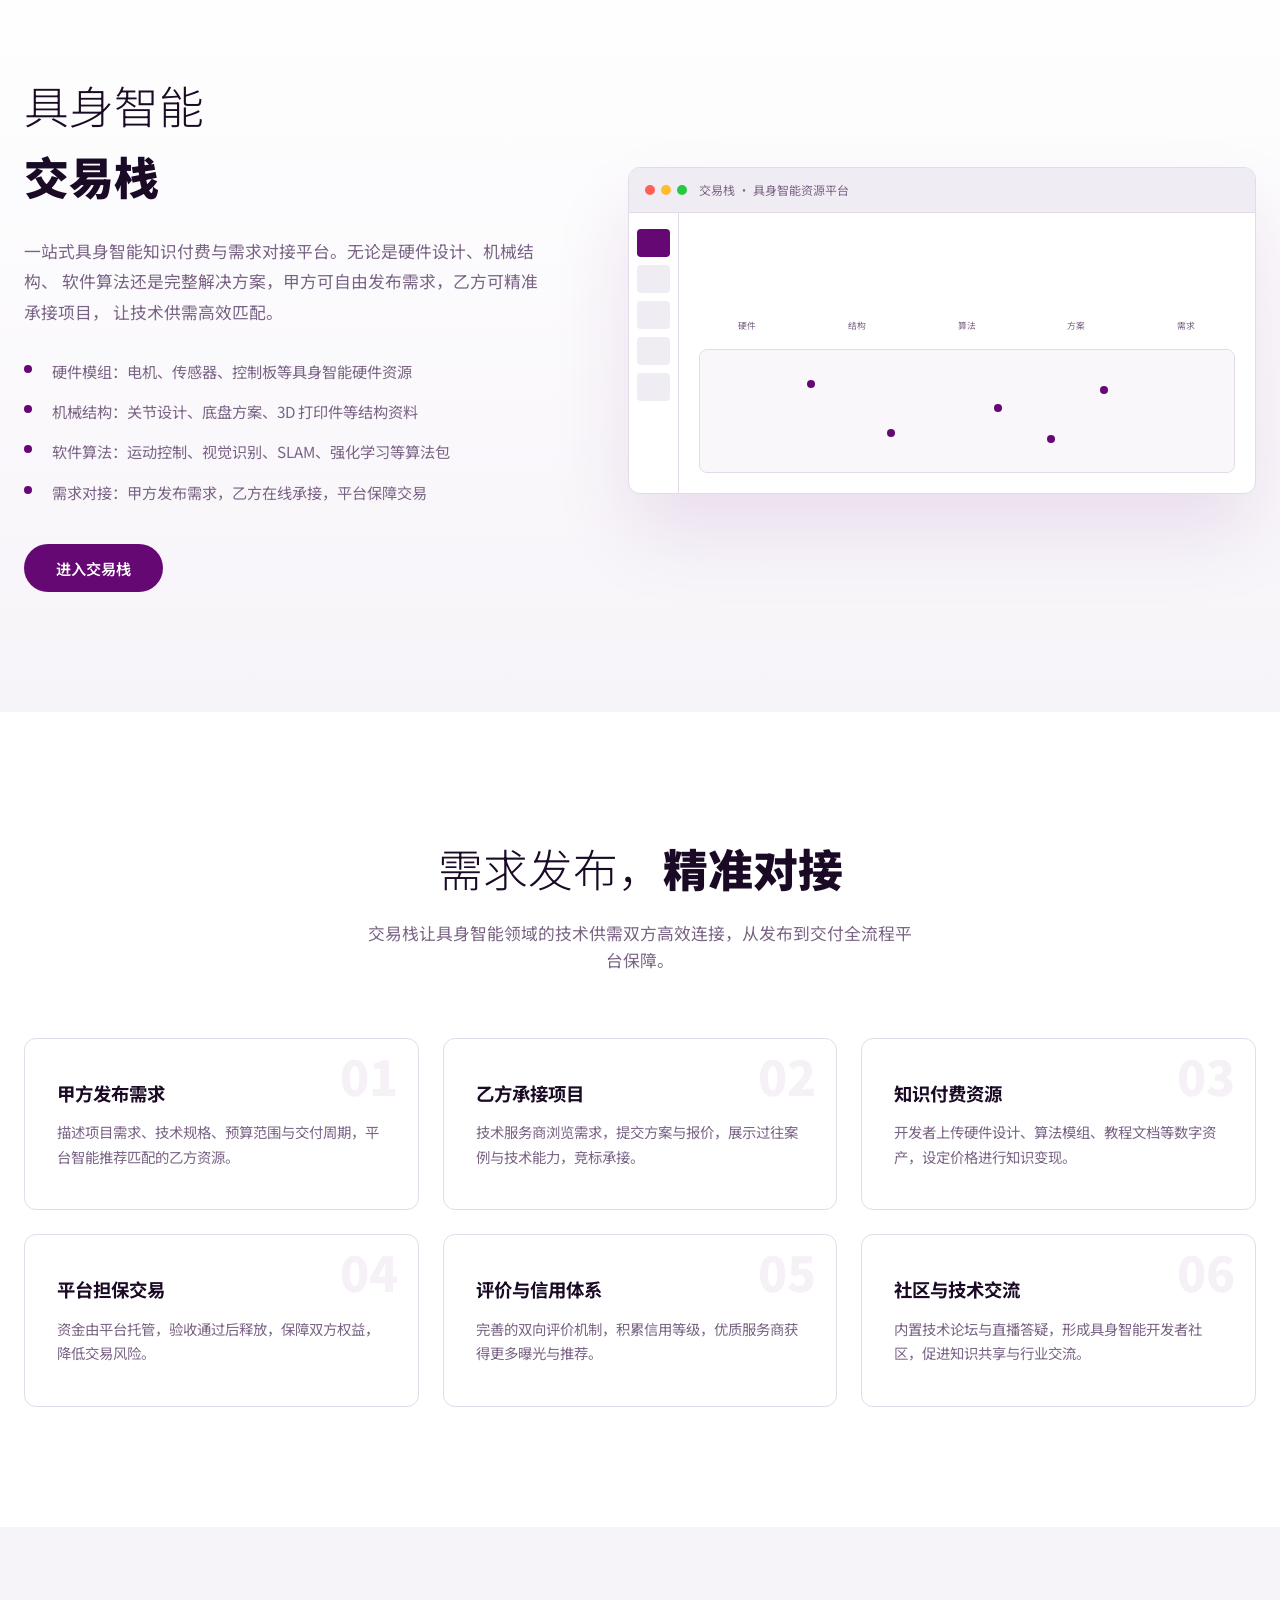
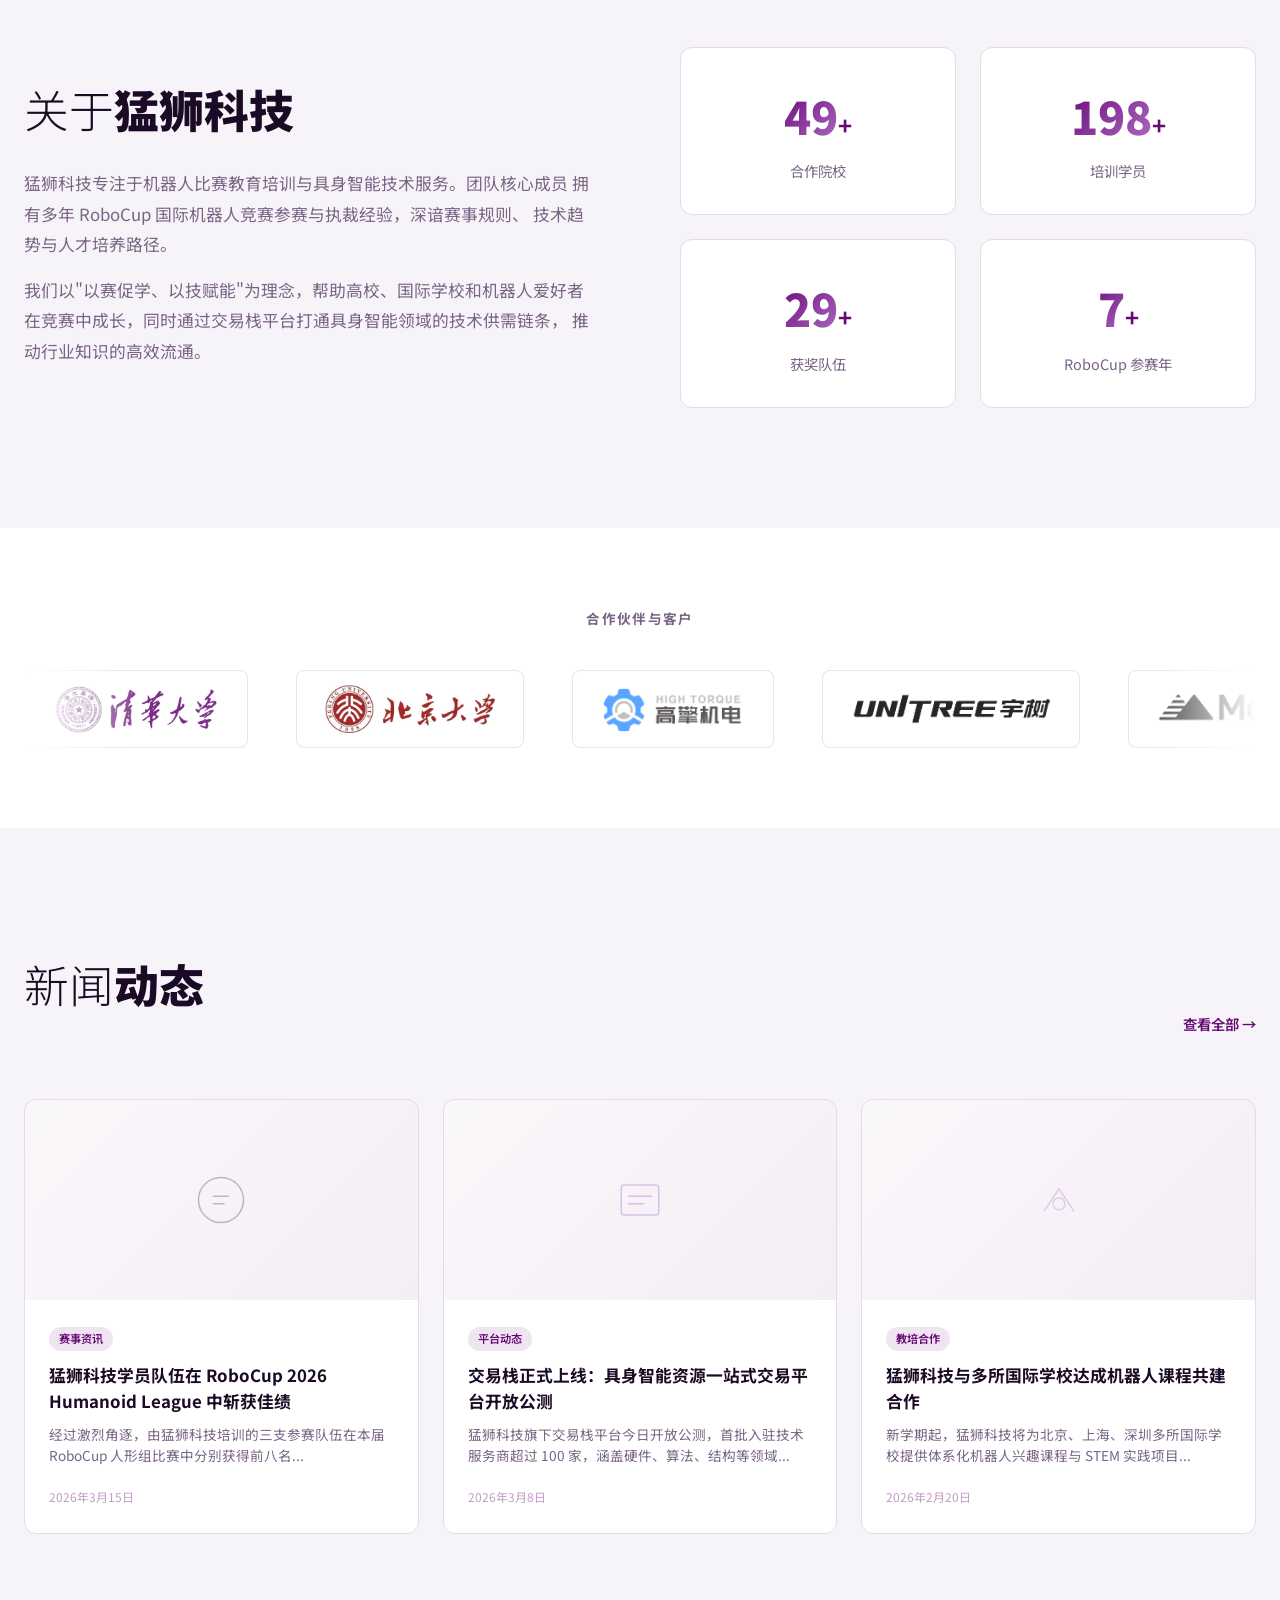
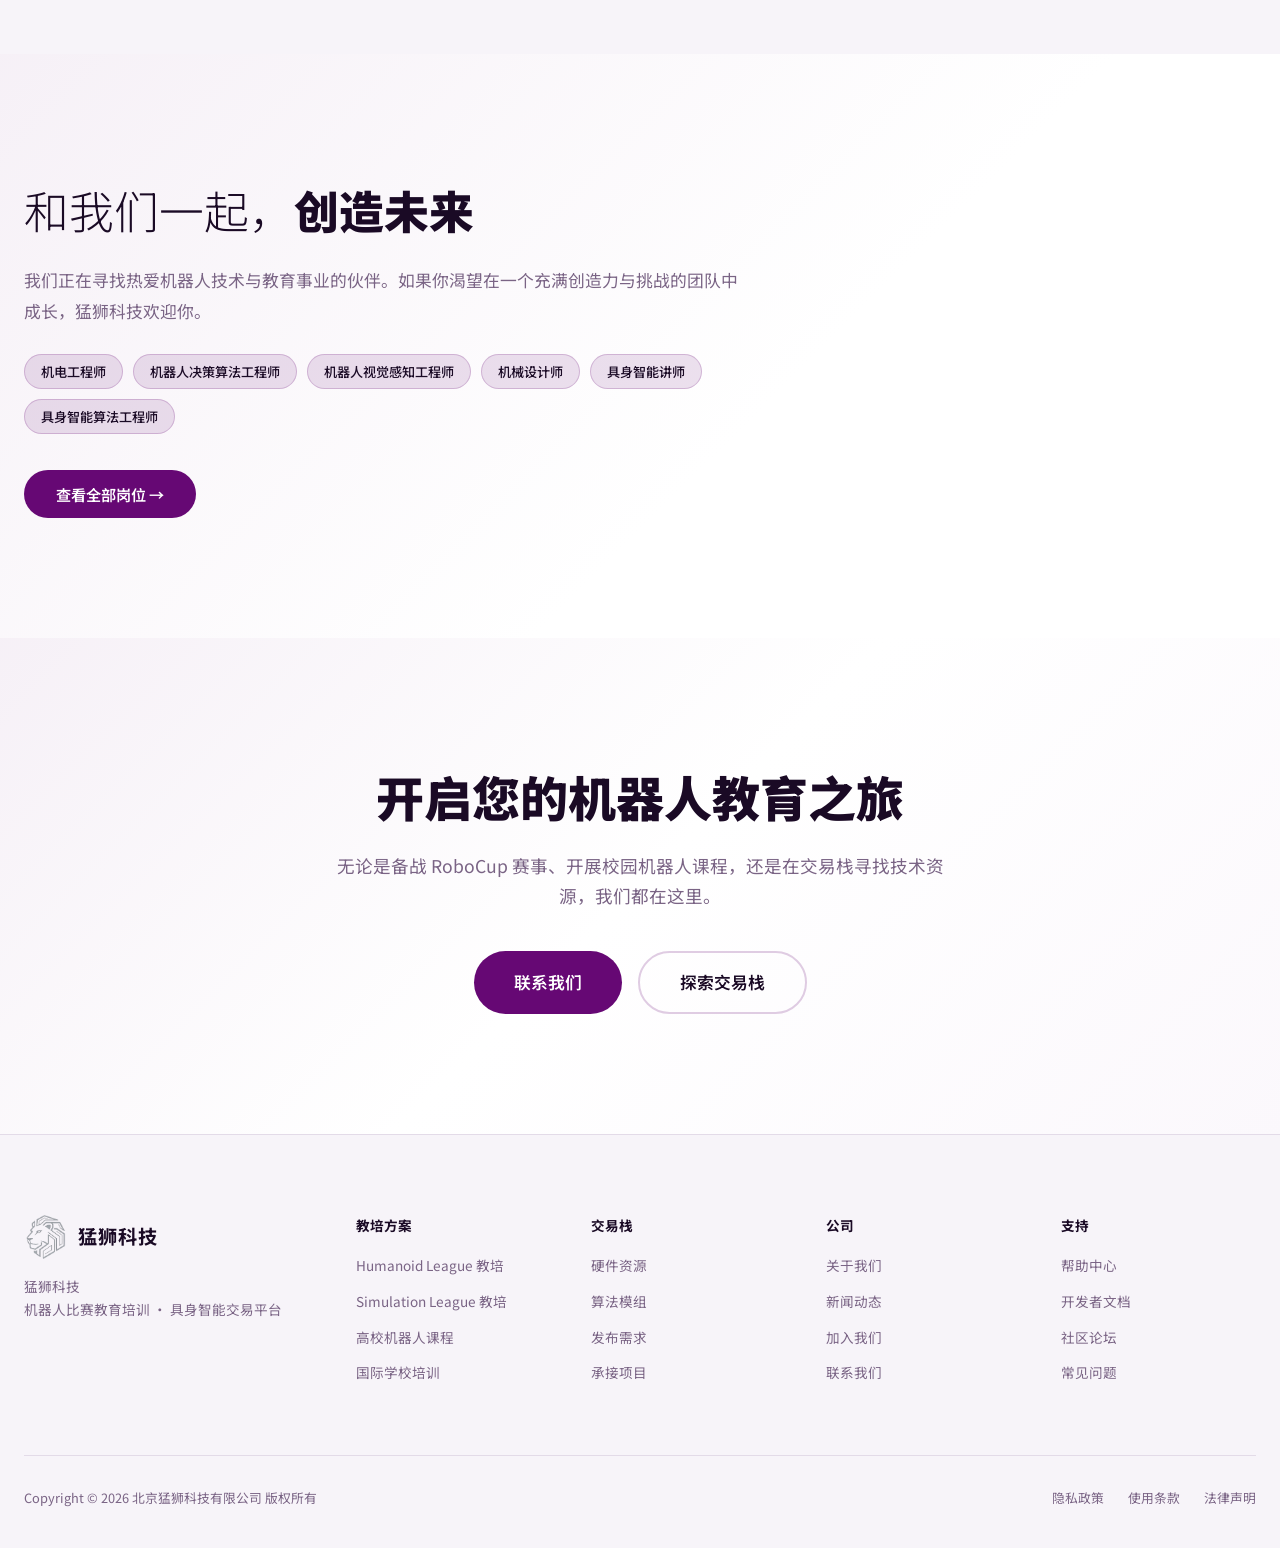
==== commit 7ffe00c7: "fix some display bugs" ====
--- a/index.html
+++ b/index.html
@@ -542,9 +542,9 @@
         </div>
         <div class="form-row">
           <div class="form-group">
-            <label for="phone">电话号码*</label>
-            <input type="tel" id="phone" name="phone" required placeholder="请输入正确的电话号码">
-            <span class="error-msg">请输入正确的电话号码</span>
+            <label for="phone">联系方式*</label>
+            <input type="tel" id="phone" name="phone" required placeholder="请输入正确的联系方式">
+            <span class="error-msg">请输入正确的联系方式</span>
           </div>
           <div class="form-group">
             <label for="intent">意向</label>
@@ -569,7 +569,7 @@
           <span class="error-msg" id="privacyError">请同意隐私政策</span>
         </div>
         <div class="form-footer">
-          <p class="contact-email-hint">Email: 1944199339@qq.com</p>
+          <!-- <p class="contact-email-hint">Email: 1944199339@qq.com</p> -->
           <button type="submit" class="btn btn-primary btn-submit">提交</button>
         </div>
       </form>
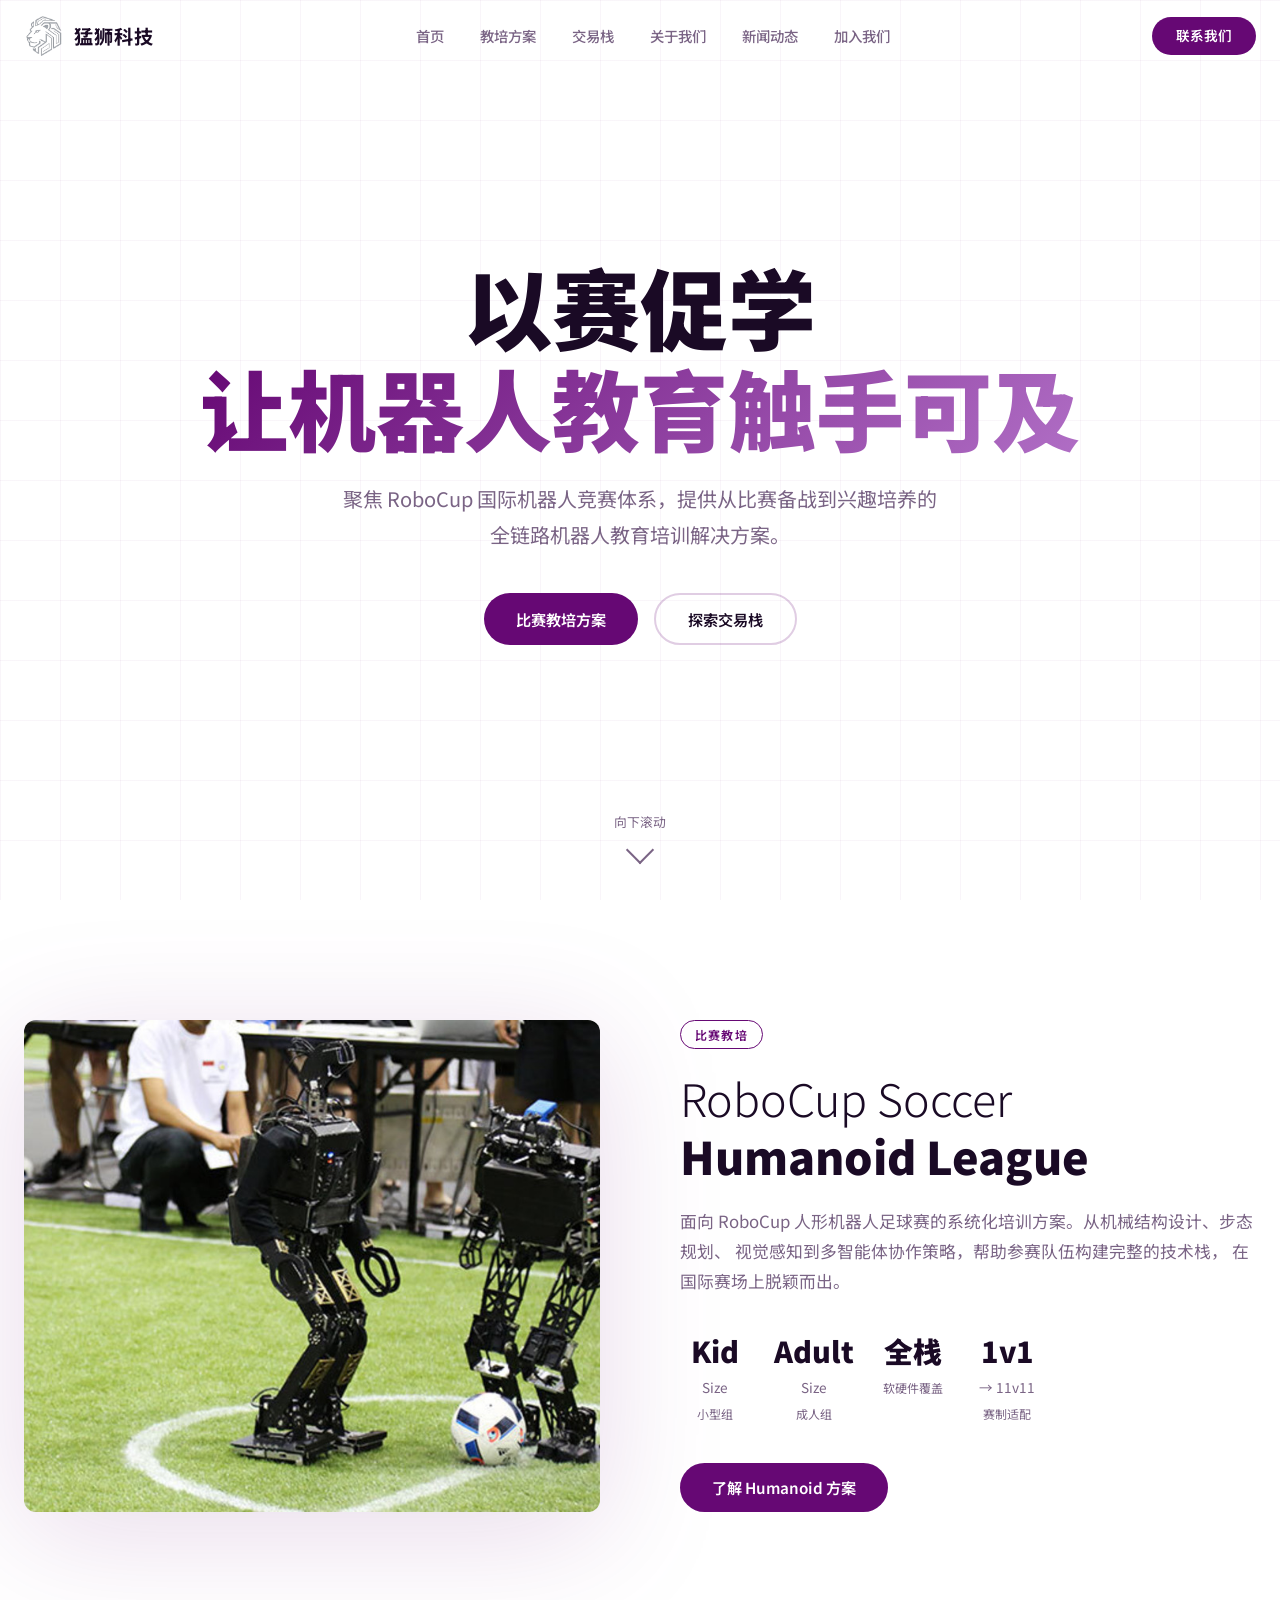
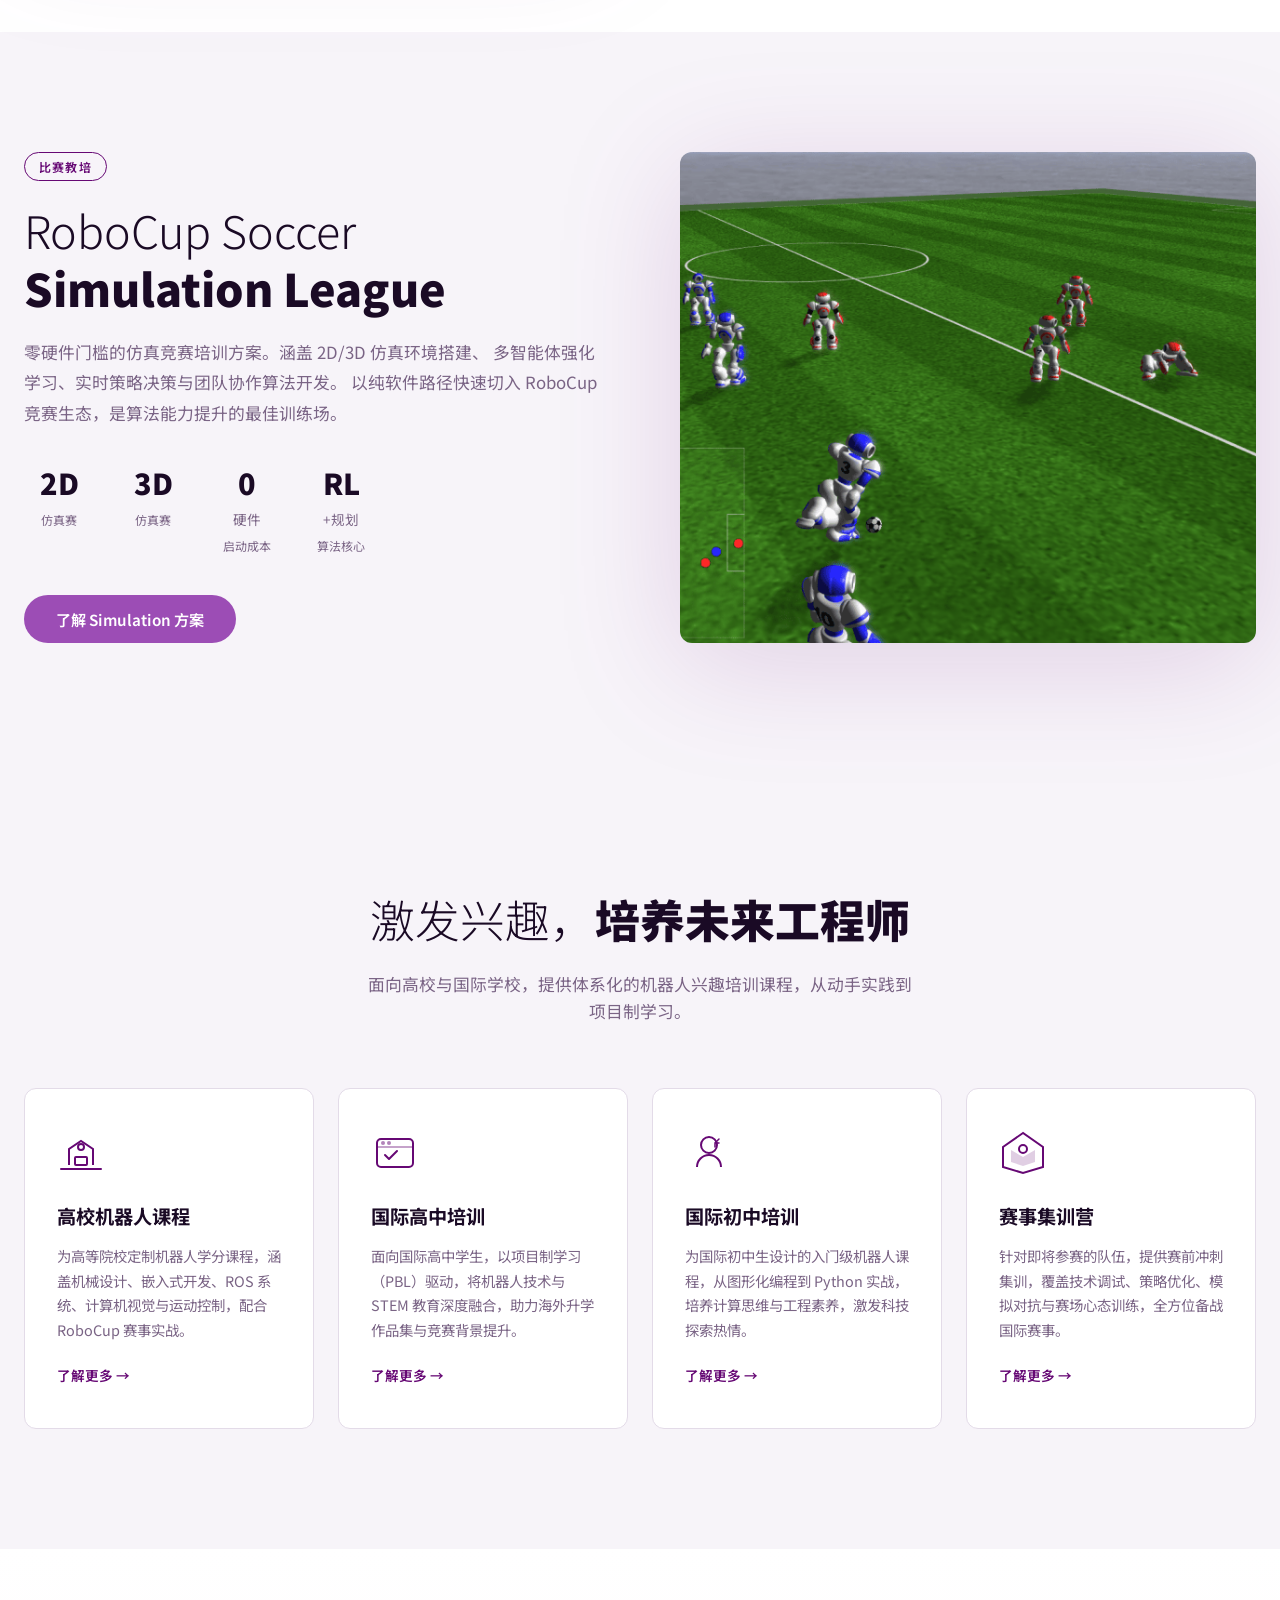
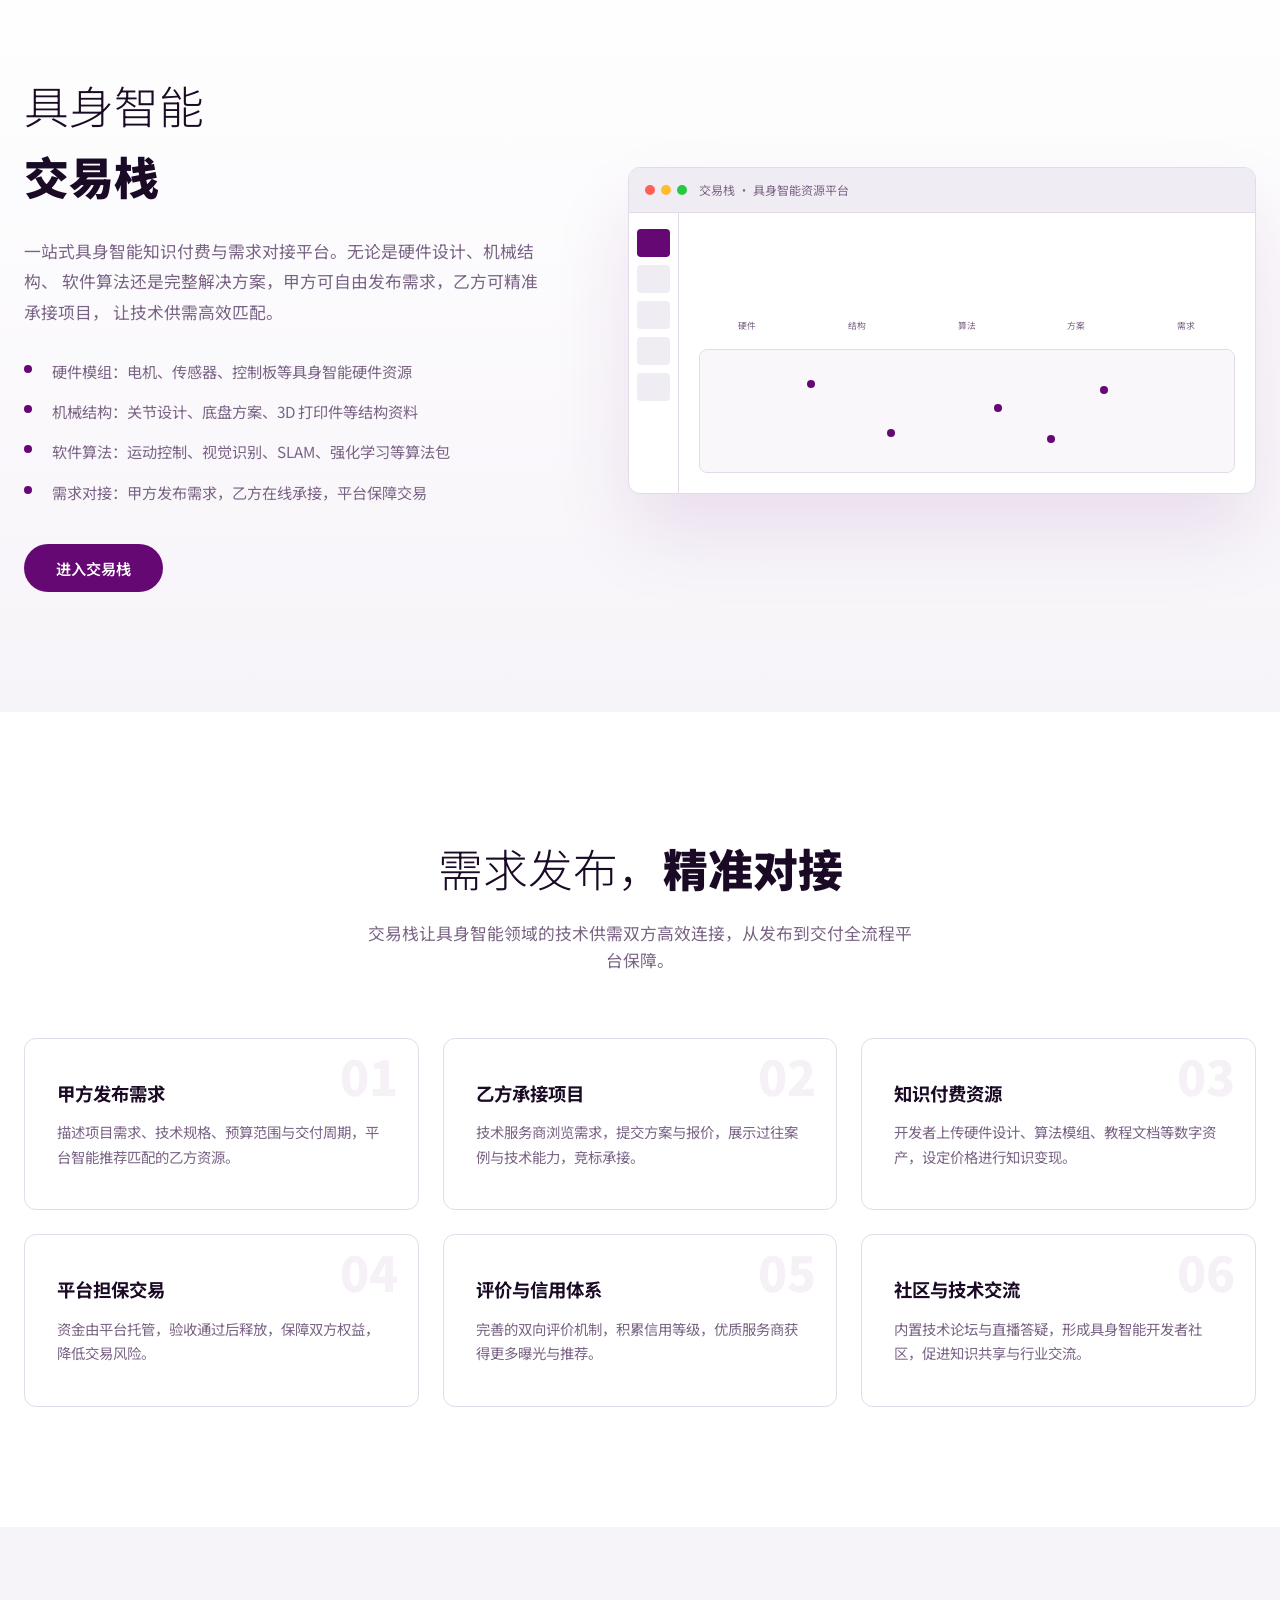
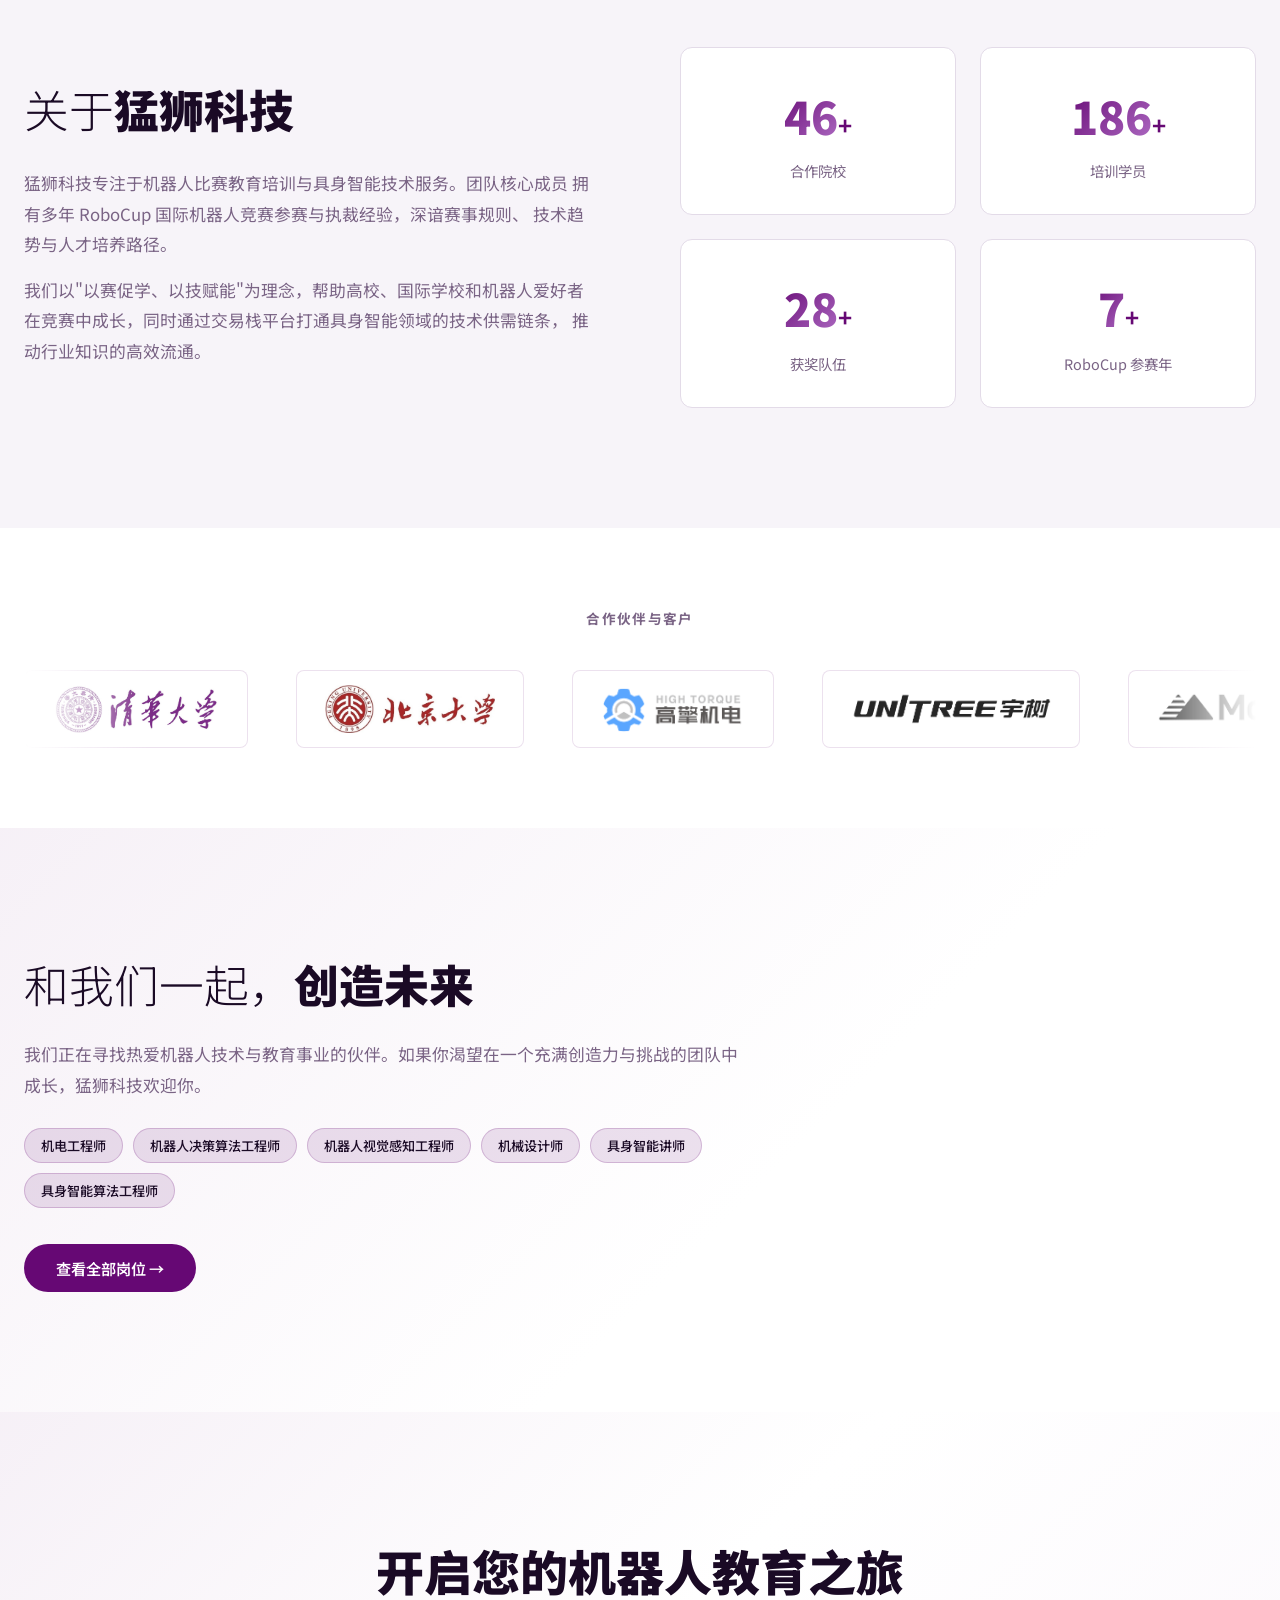
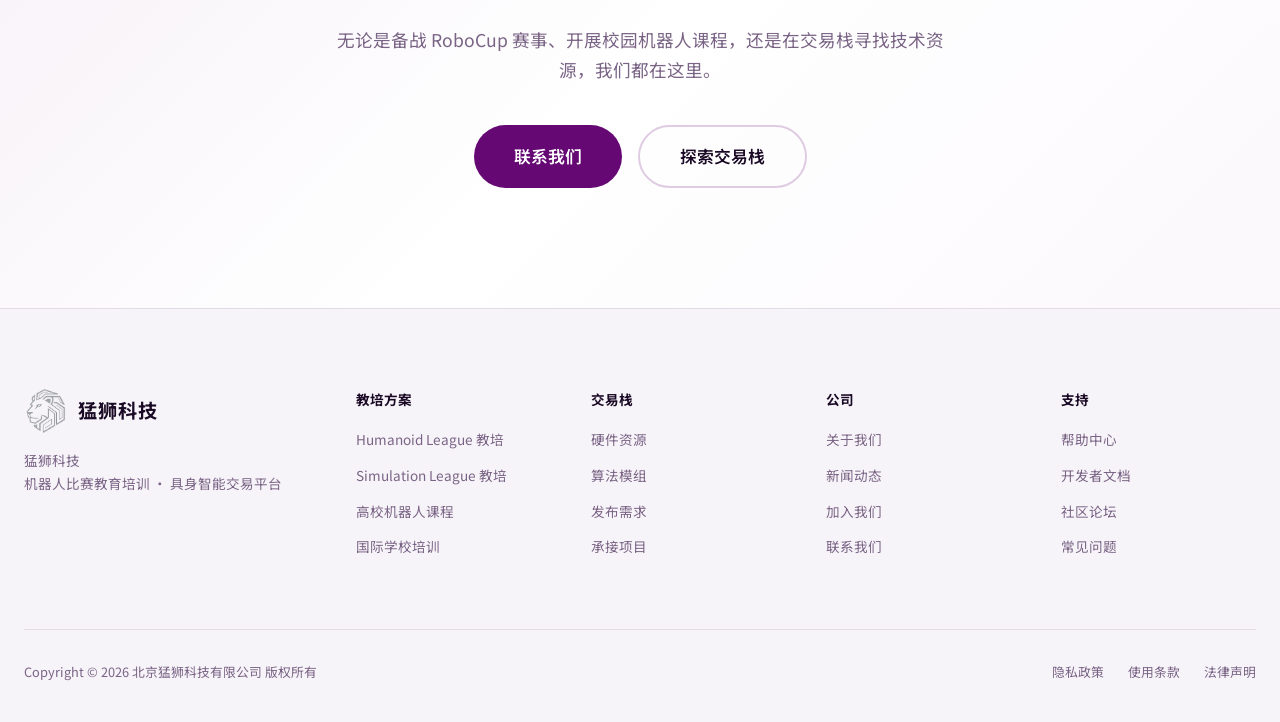
==== commit a90bfd89: "remove the news section in the main page" ====
--- a/index.html
+++ b/index.html
@@ -366,7 +366,7 @@
   </section>
 
   <!-- ===== NEWS ===== -->
-  <section class="news" id="news">
+  <!-- <section class="news" id="news">
     <div class="container">
       <div class="section-header">
         <h2 class="section-title reveal">新闻<strong>动态</strong></h2>
@@ -414,7 +414,7 @@
         </article>
       </div>
     </div>
-  </section>
+  </section> -->
 
   <!-- ===== JOIN US TEASER ===== -->
   <section class="join-teaser" id="careers">
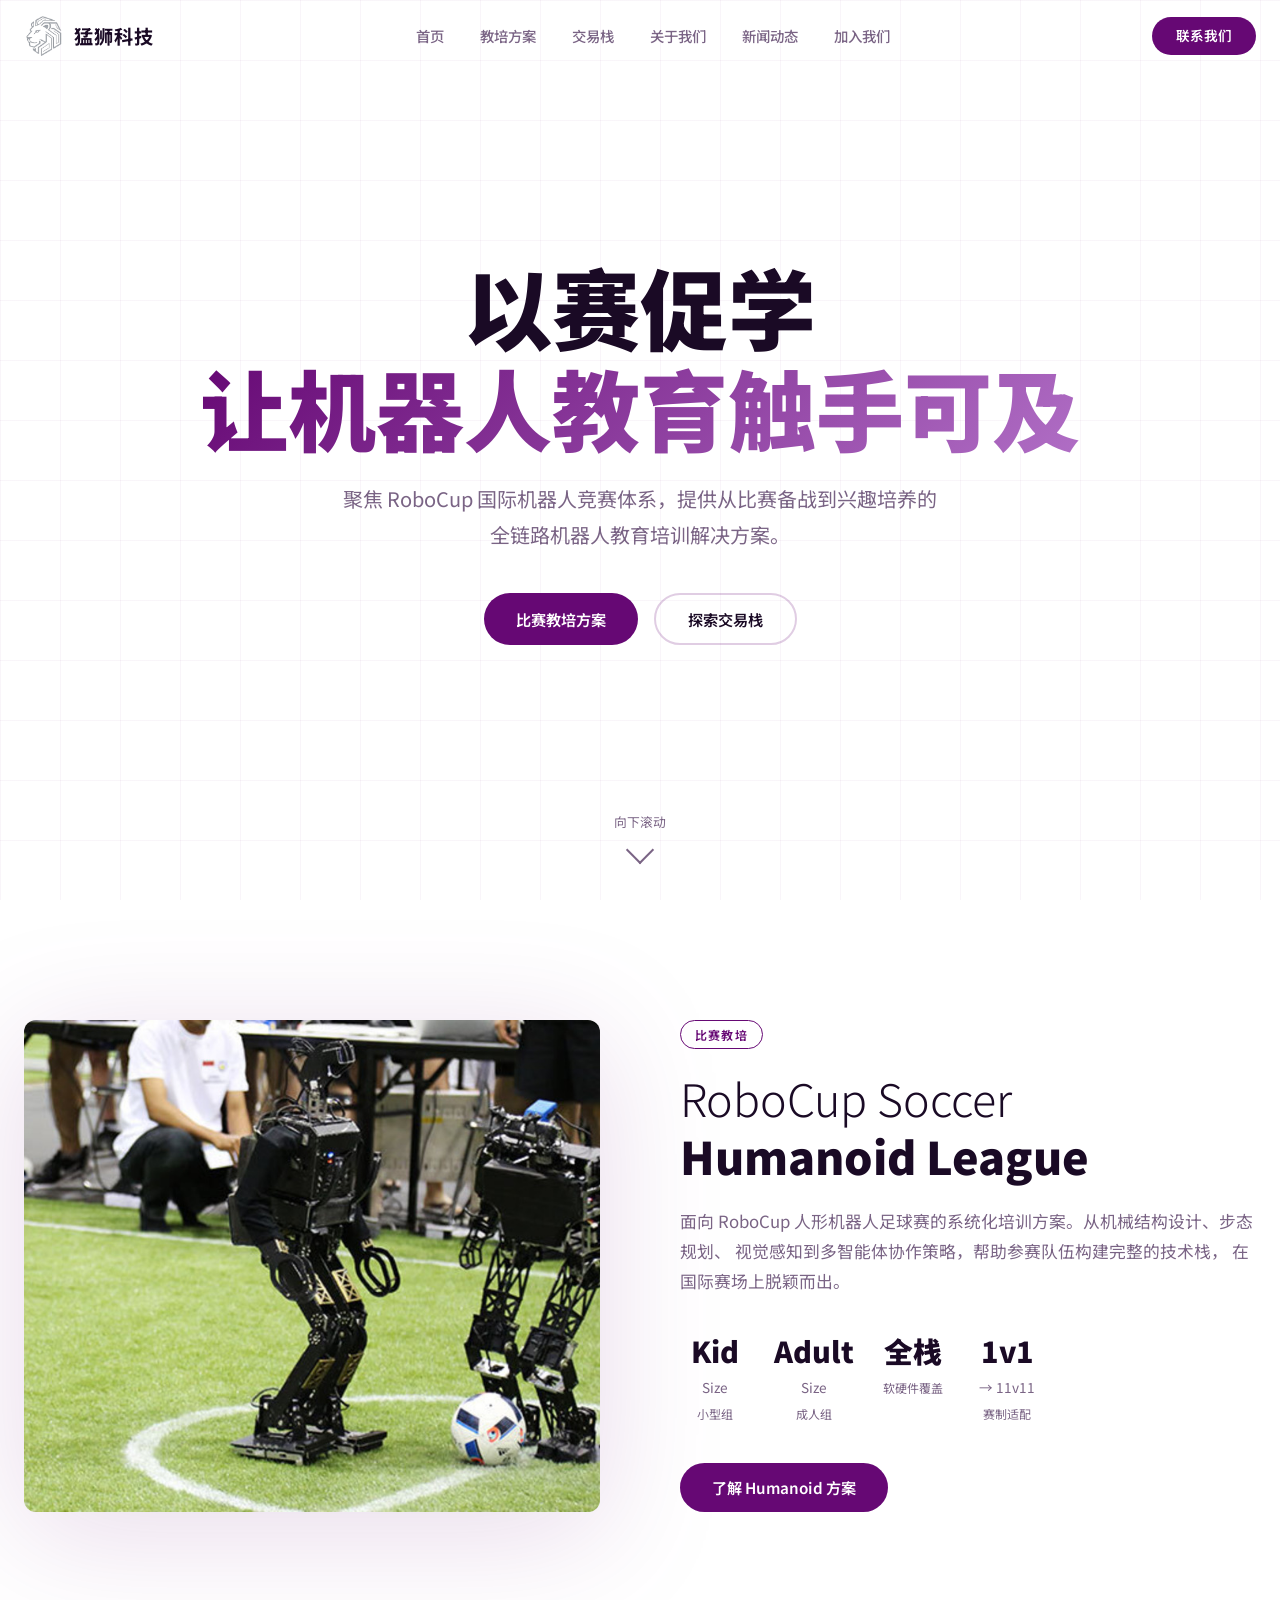
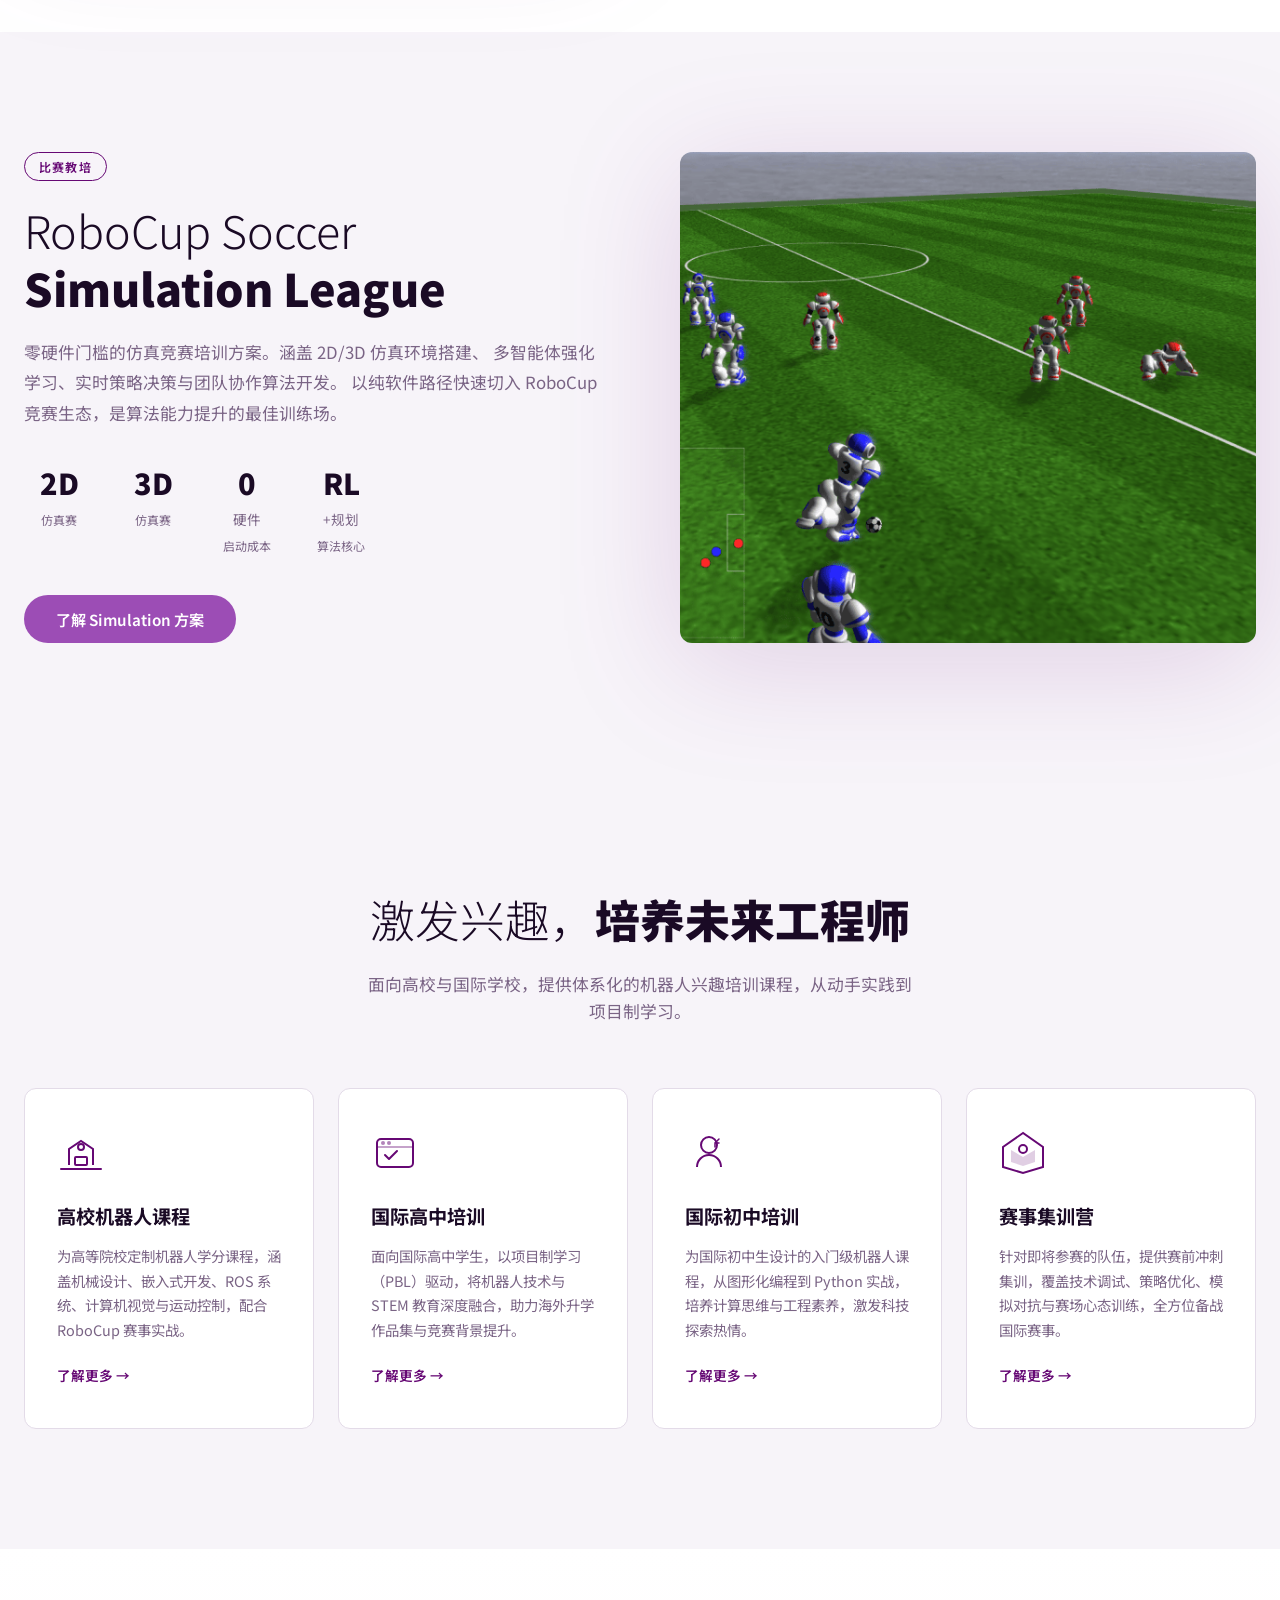
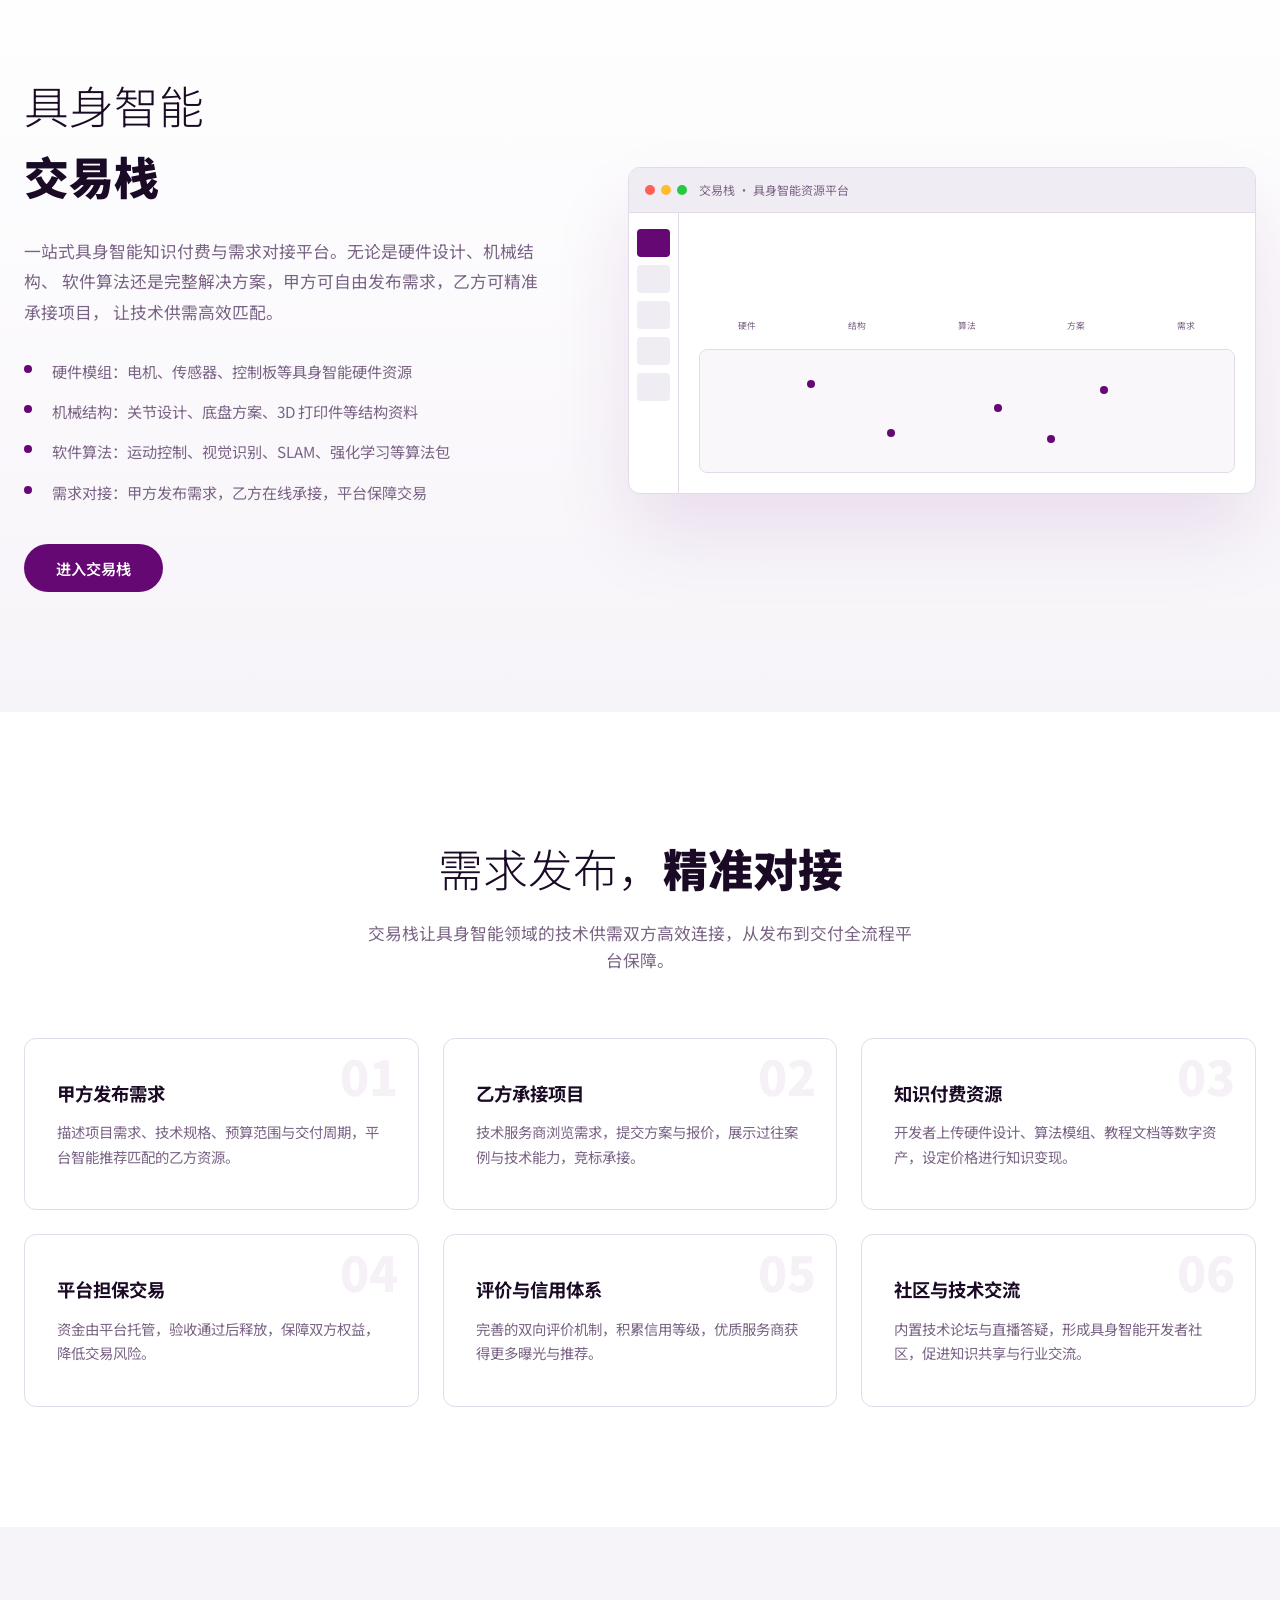
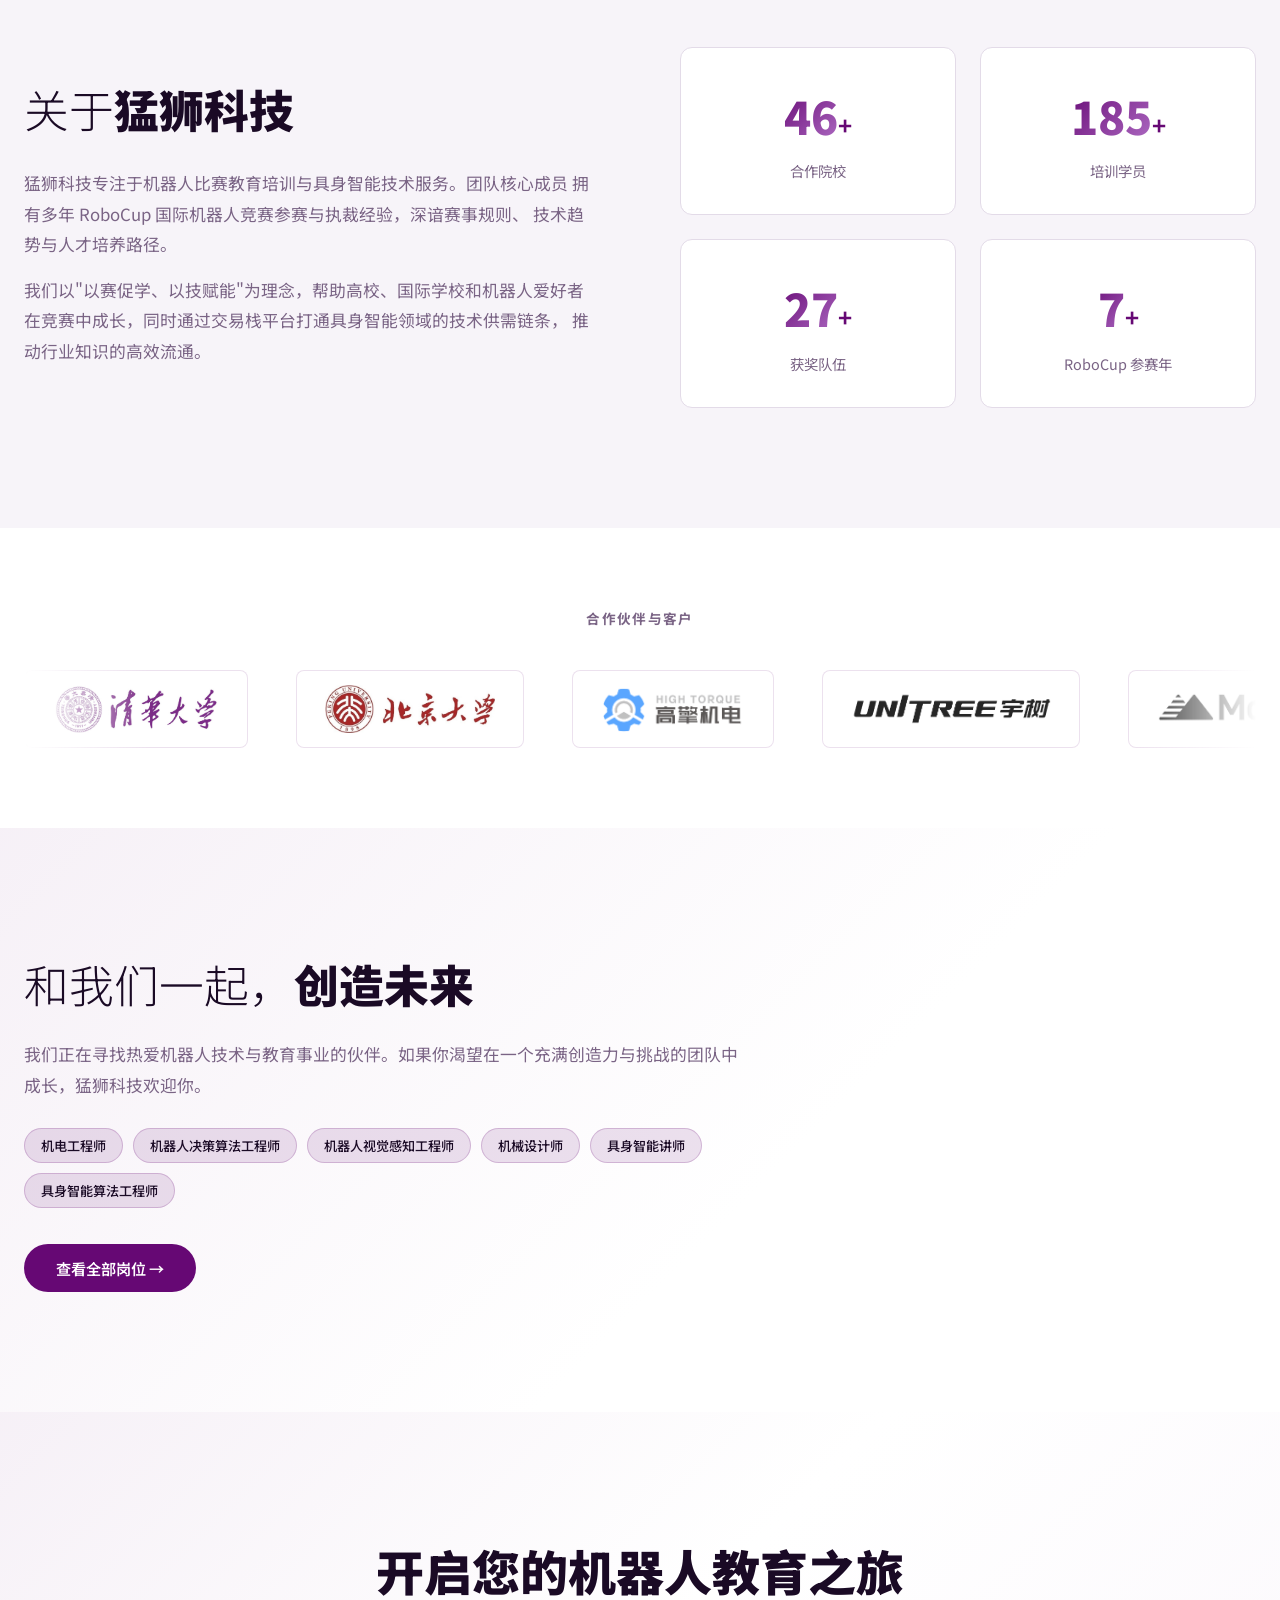
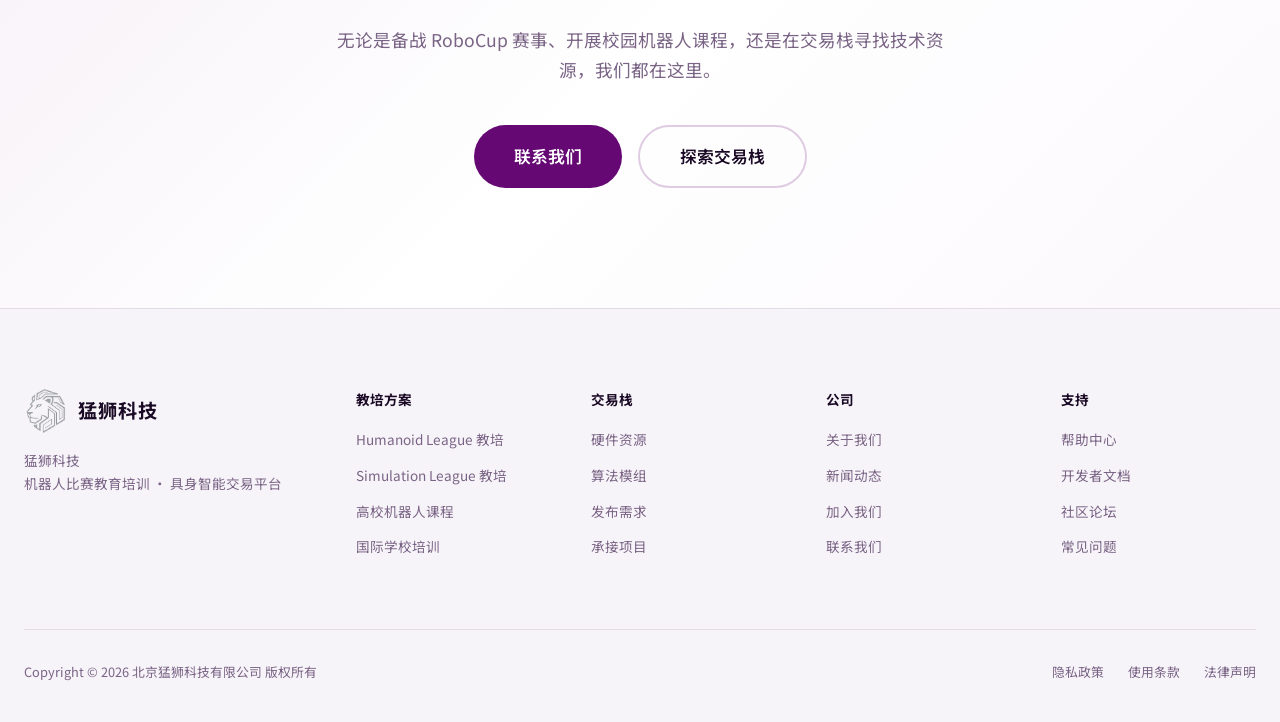
==== commit d53ae58b: "fix some bugs in contact us section" ====
--- a/index.html
+++ b/index.html
@@ -569,7 +569,6 @@
           <span class="error-msg" id="privacyError">请同意隐私政策</span>
         </div>
         <div class="form-footer">
-          <!-- <p class="contact-email-hint">Email: 1944199339@qq.com</p> -->
           <button type="submit" class="btn btn-primary btn-submit">提交</button>
         </div>
       </form>
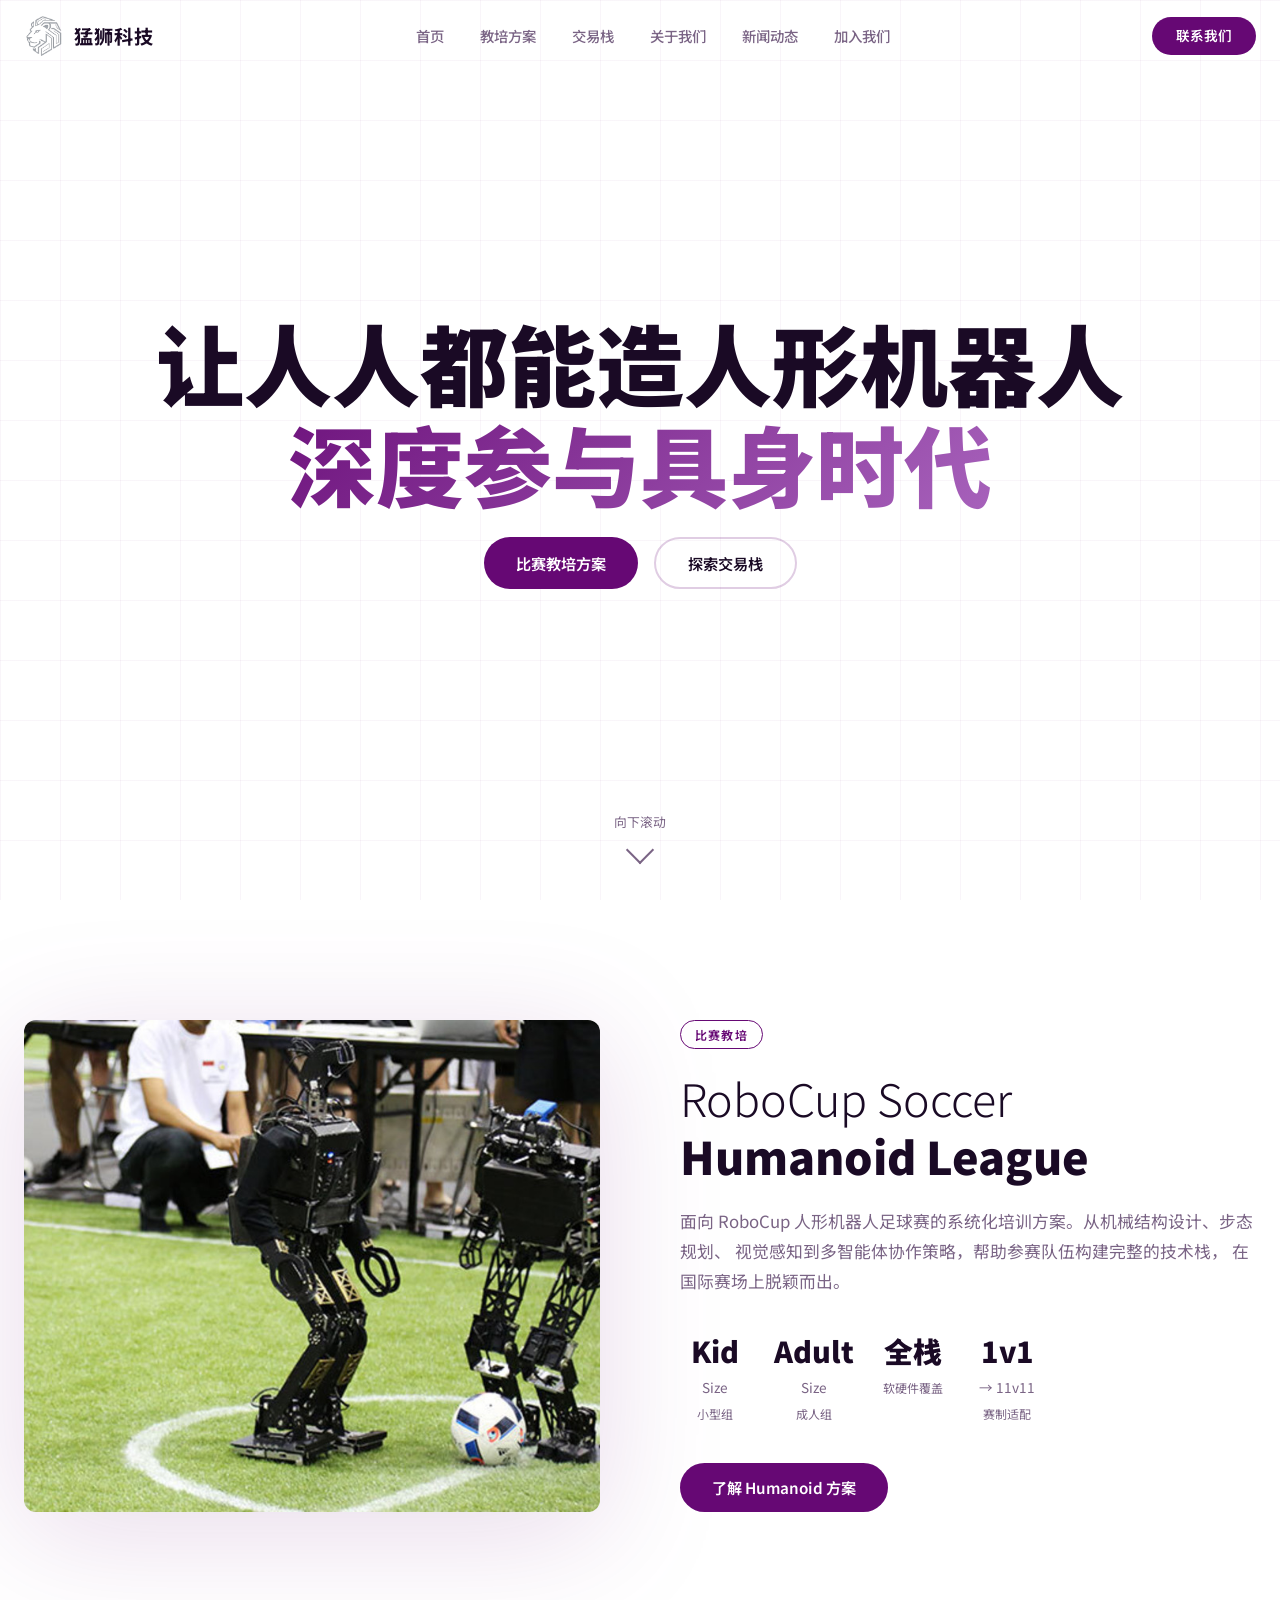
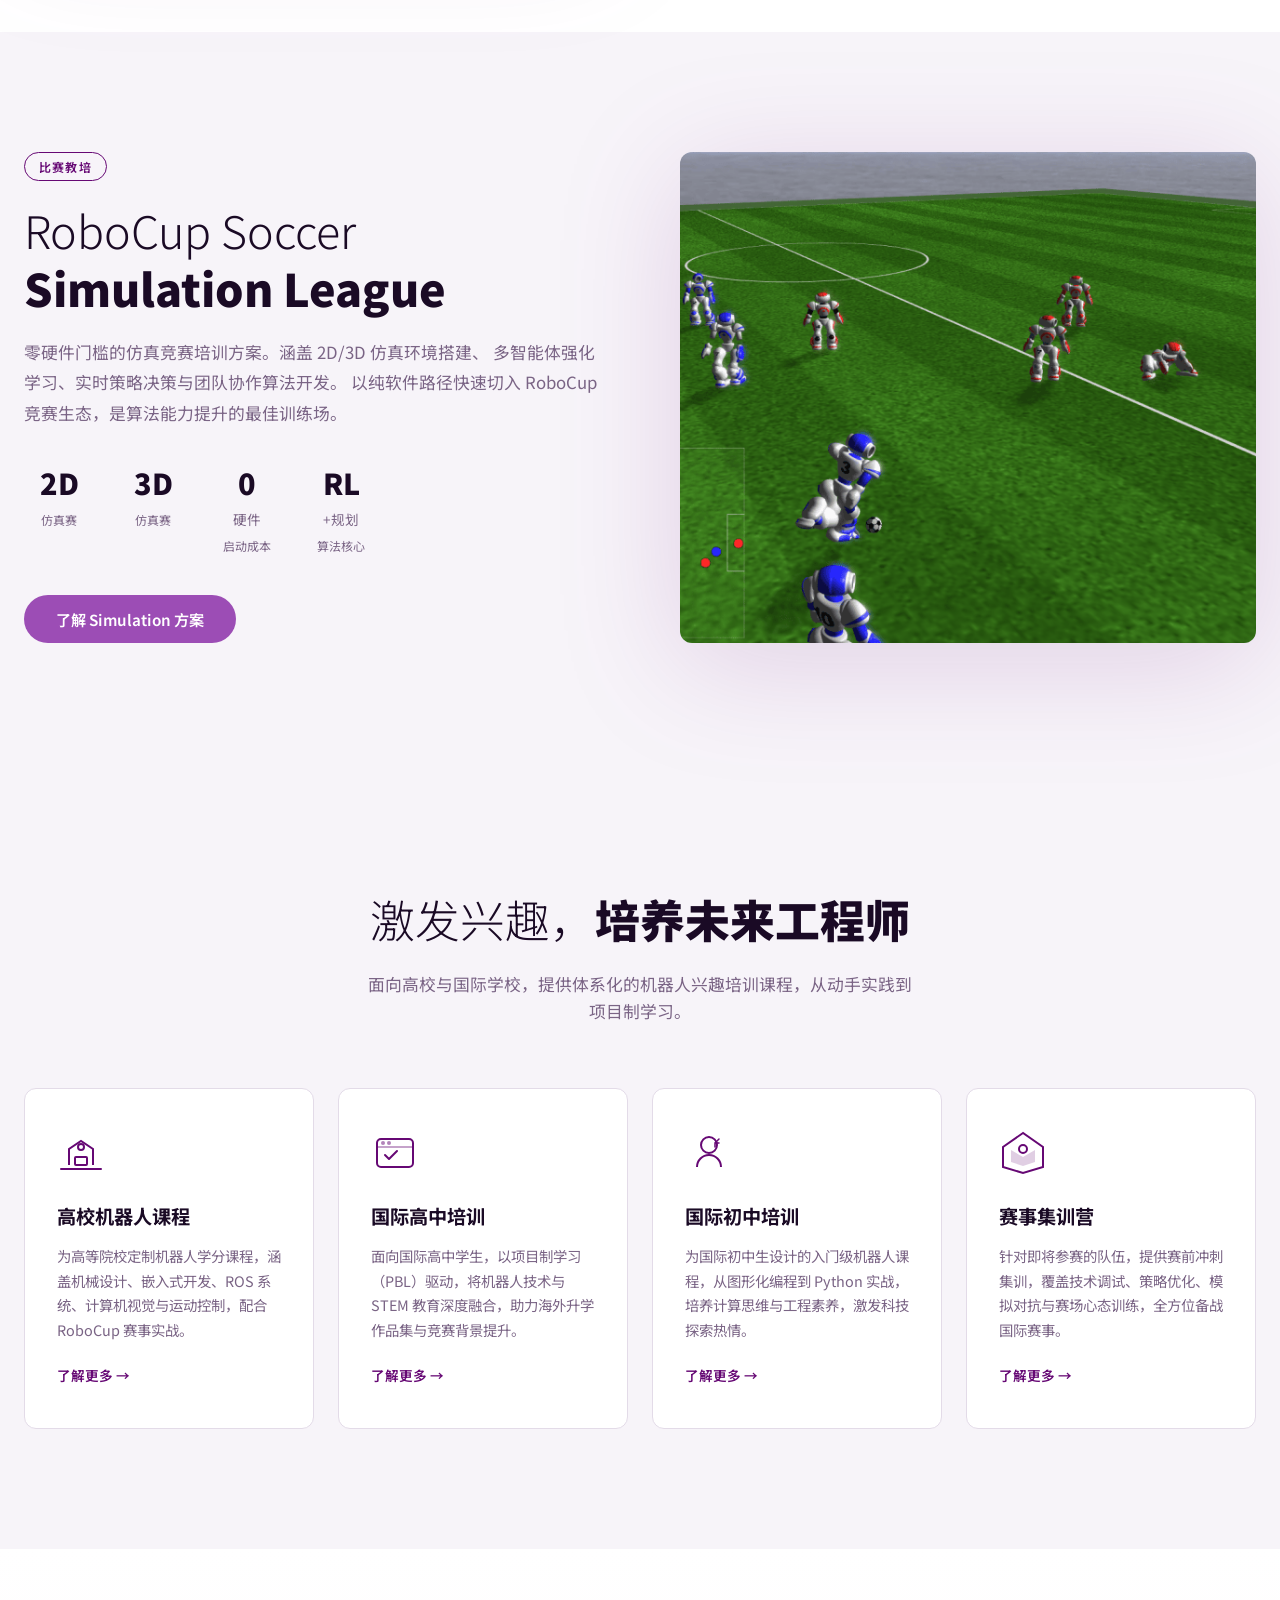
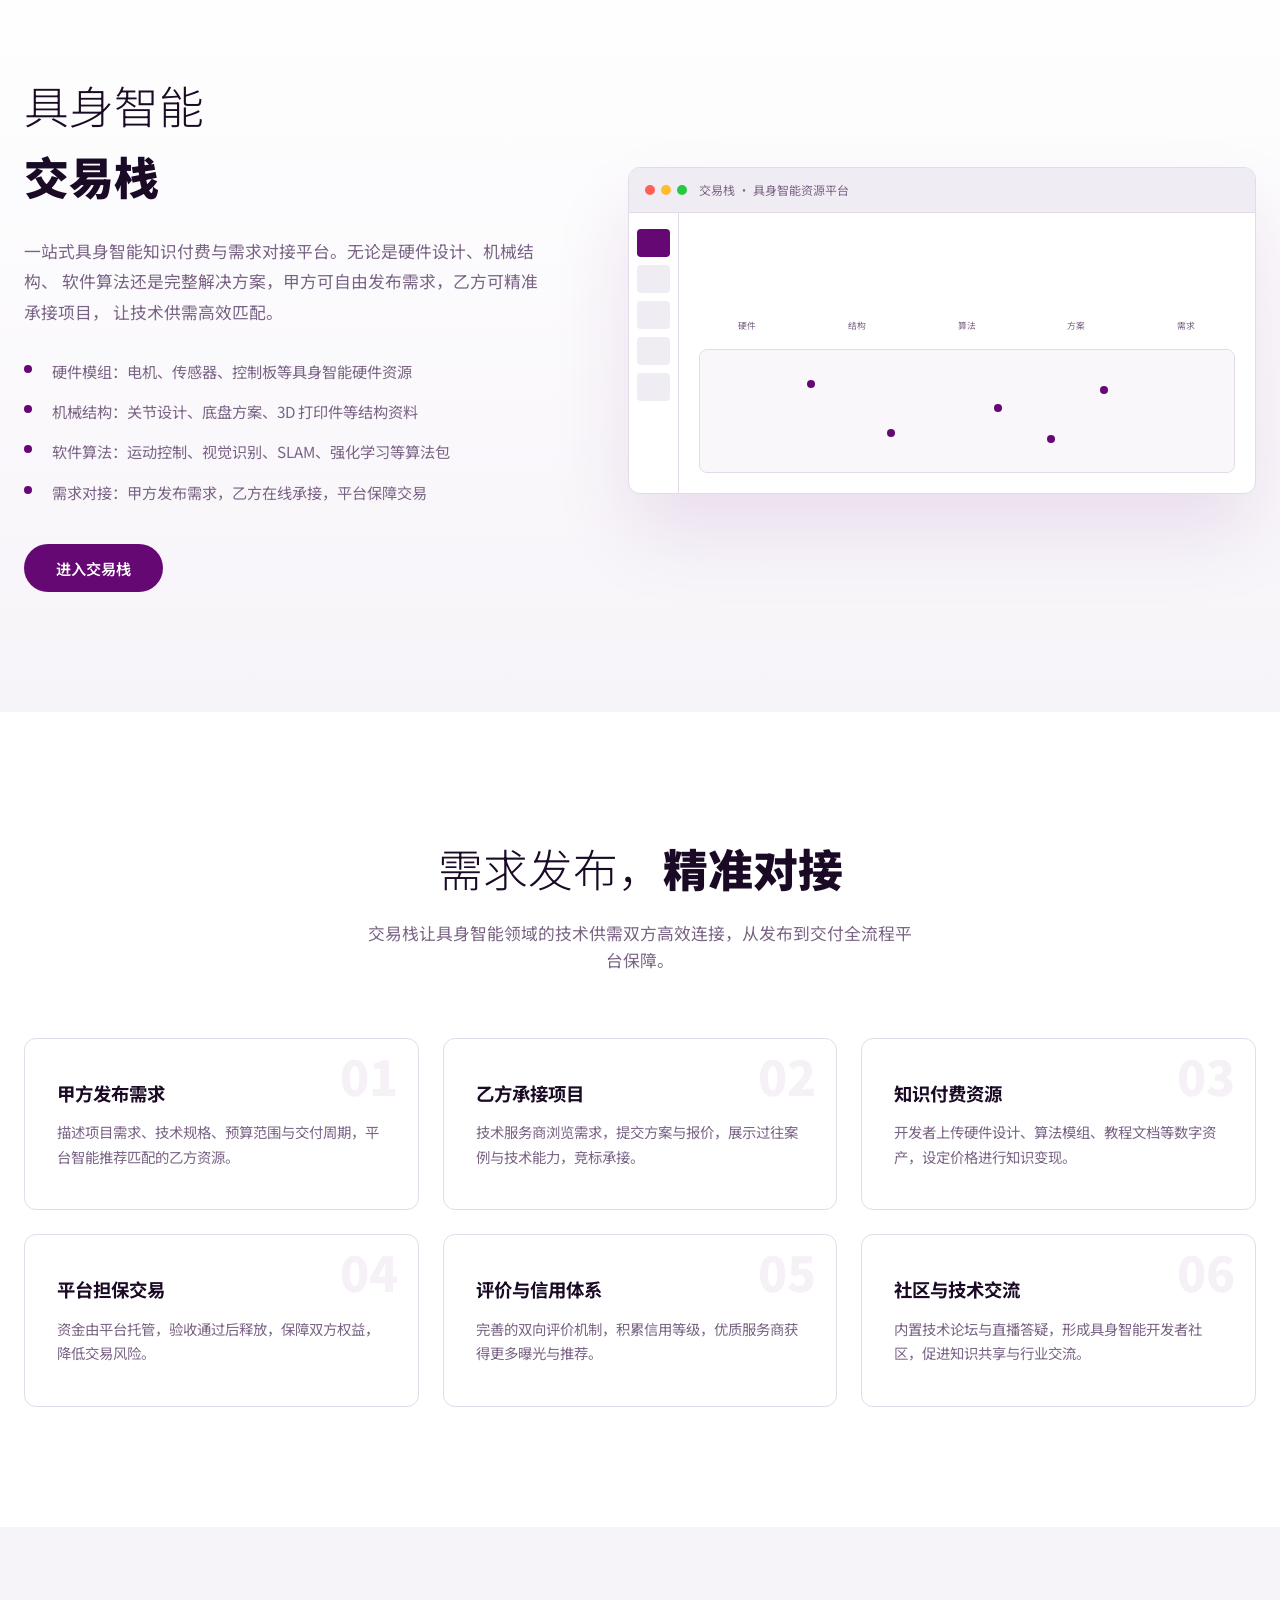
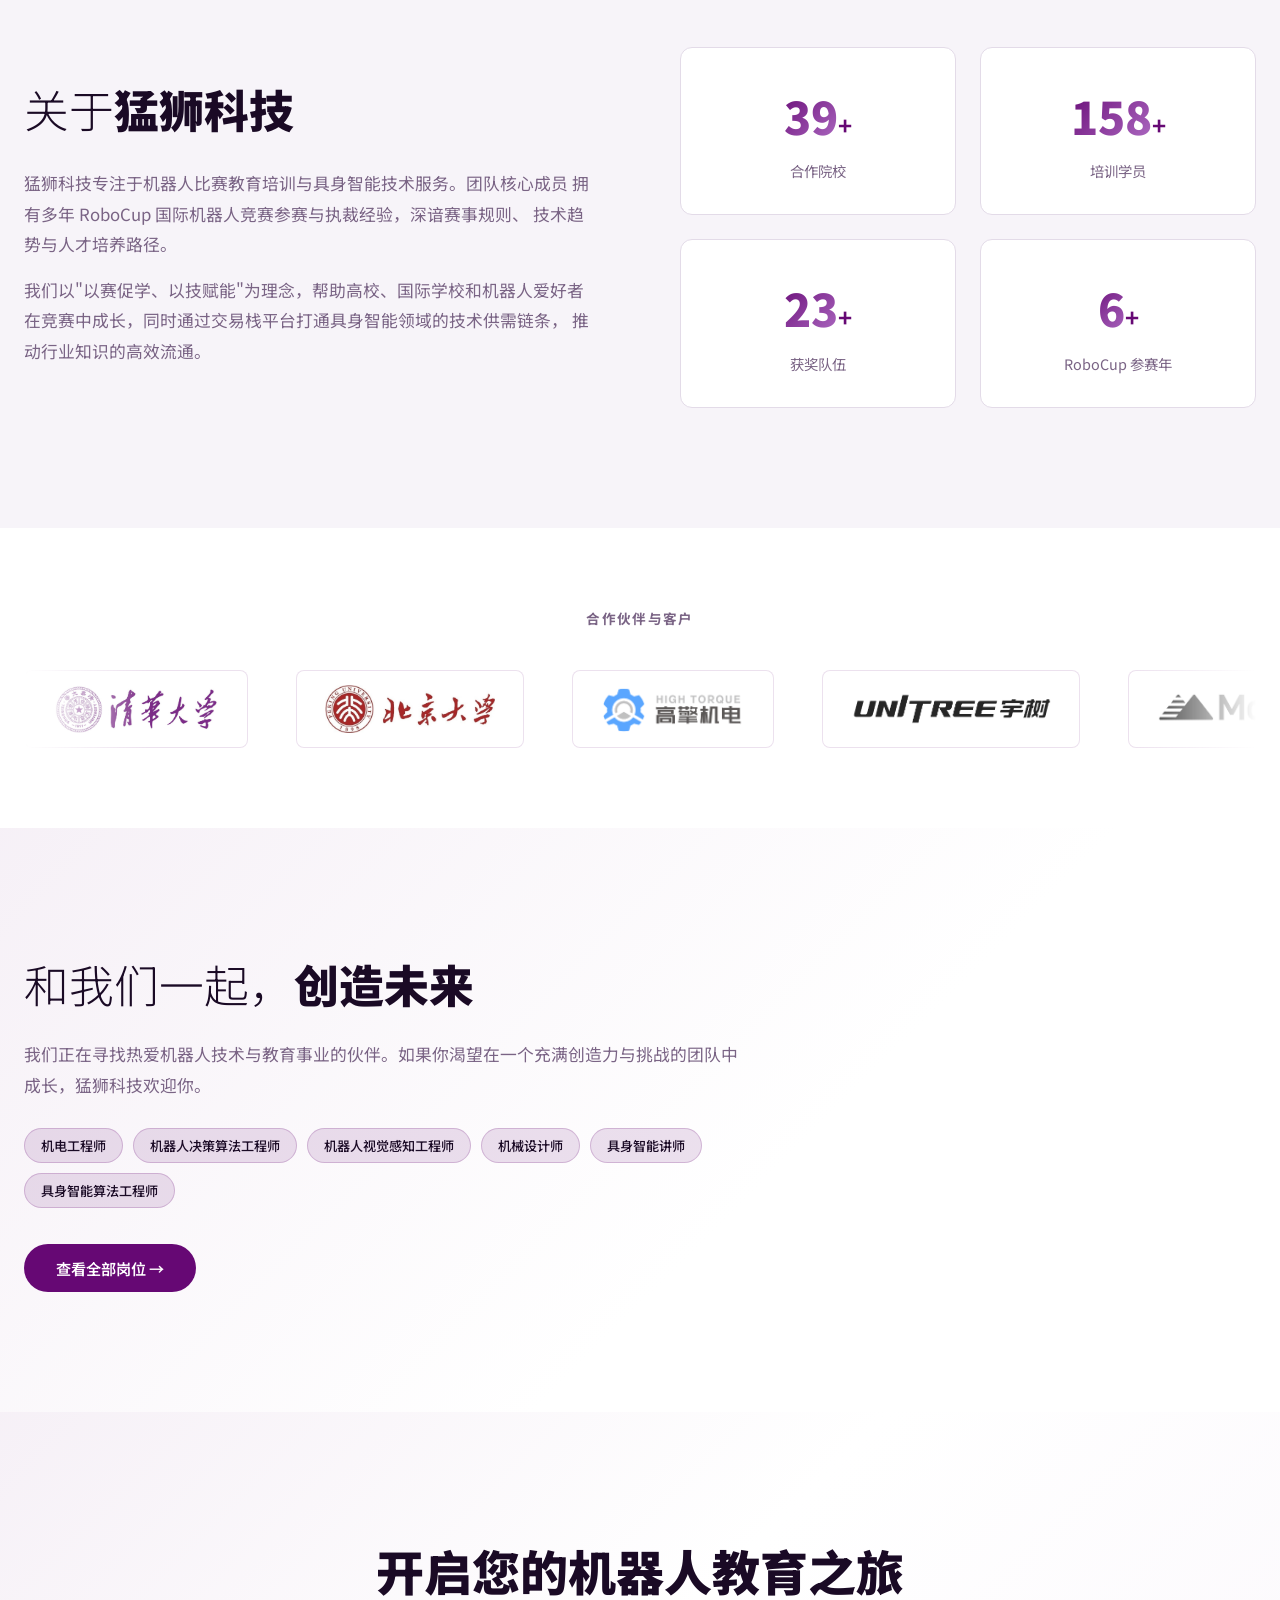
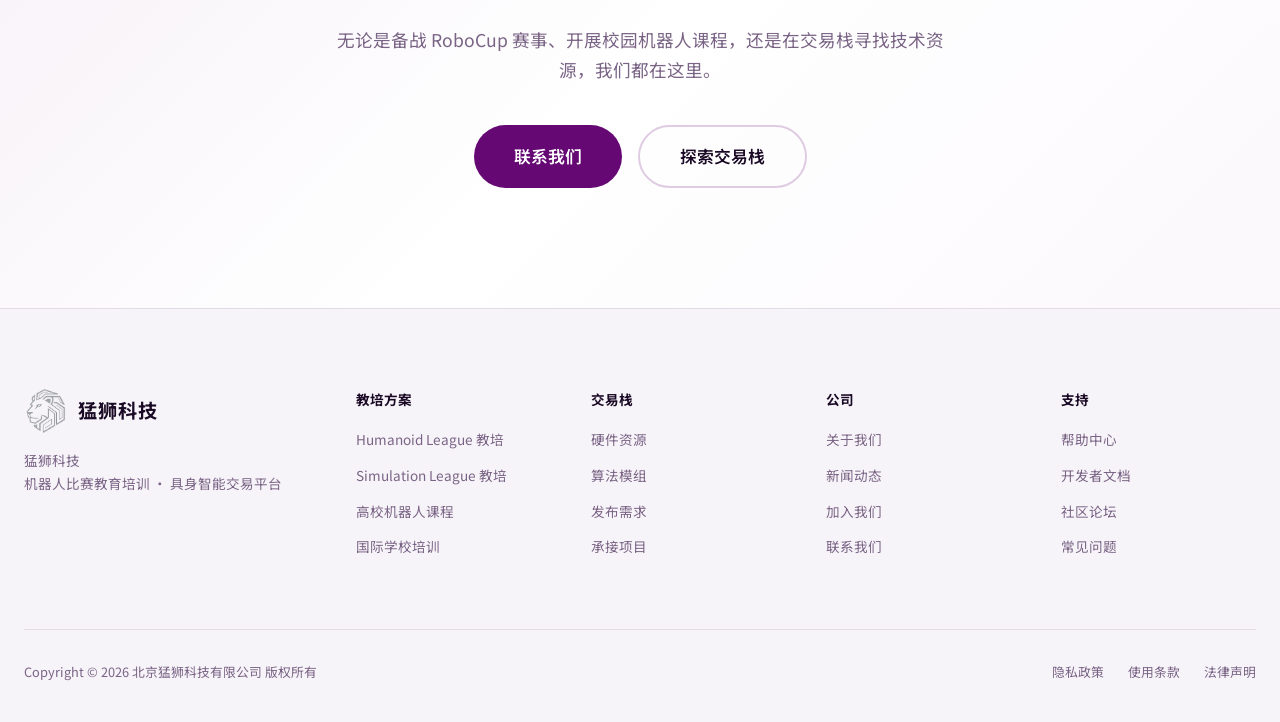
==== commit b63393d7: "modify the main page slogan" ====
--- a/index.html
+++ b/index.html
@@ -52,13 +52,13 @@
     </div>
     <div class="hero-content">
       <h1 class="hero-title reveal">
-        <span class="title-line">以赛促学</span>
-        <span class="title-line accent">让机器人教育触手可及</span>
+        <span class="title-line">让人人都能造人形机器人</span>
+        <span class="title-line accent">深度参与具身时代</span>
       </h1>
-      <p class="hero-subtitle reveal reveal-delay-1">
+      <!-- <p class="hero-subtitle reveal reveal-delay-1">
         聚焦 RoboCup 国际机器人竞赛体系，提供从比赛备战到兴趣培养的<br>
         全链路机器人教育培训解决方案。
-      </p>
+      </p> -->
       <div class="hero-ctas reveal reveal-delay-2">
         <a href="#competition" class="btn btn-primary">比赛教培方案</a>
         <a href="#exchange" class="btn btn-outline">探索交易栈</a>
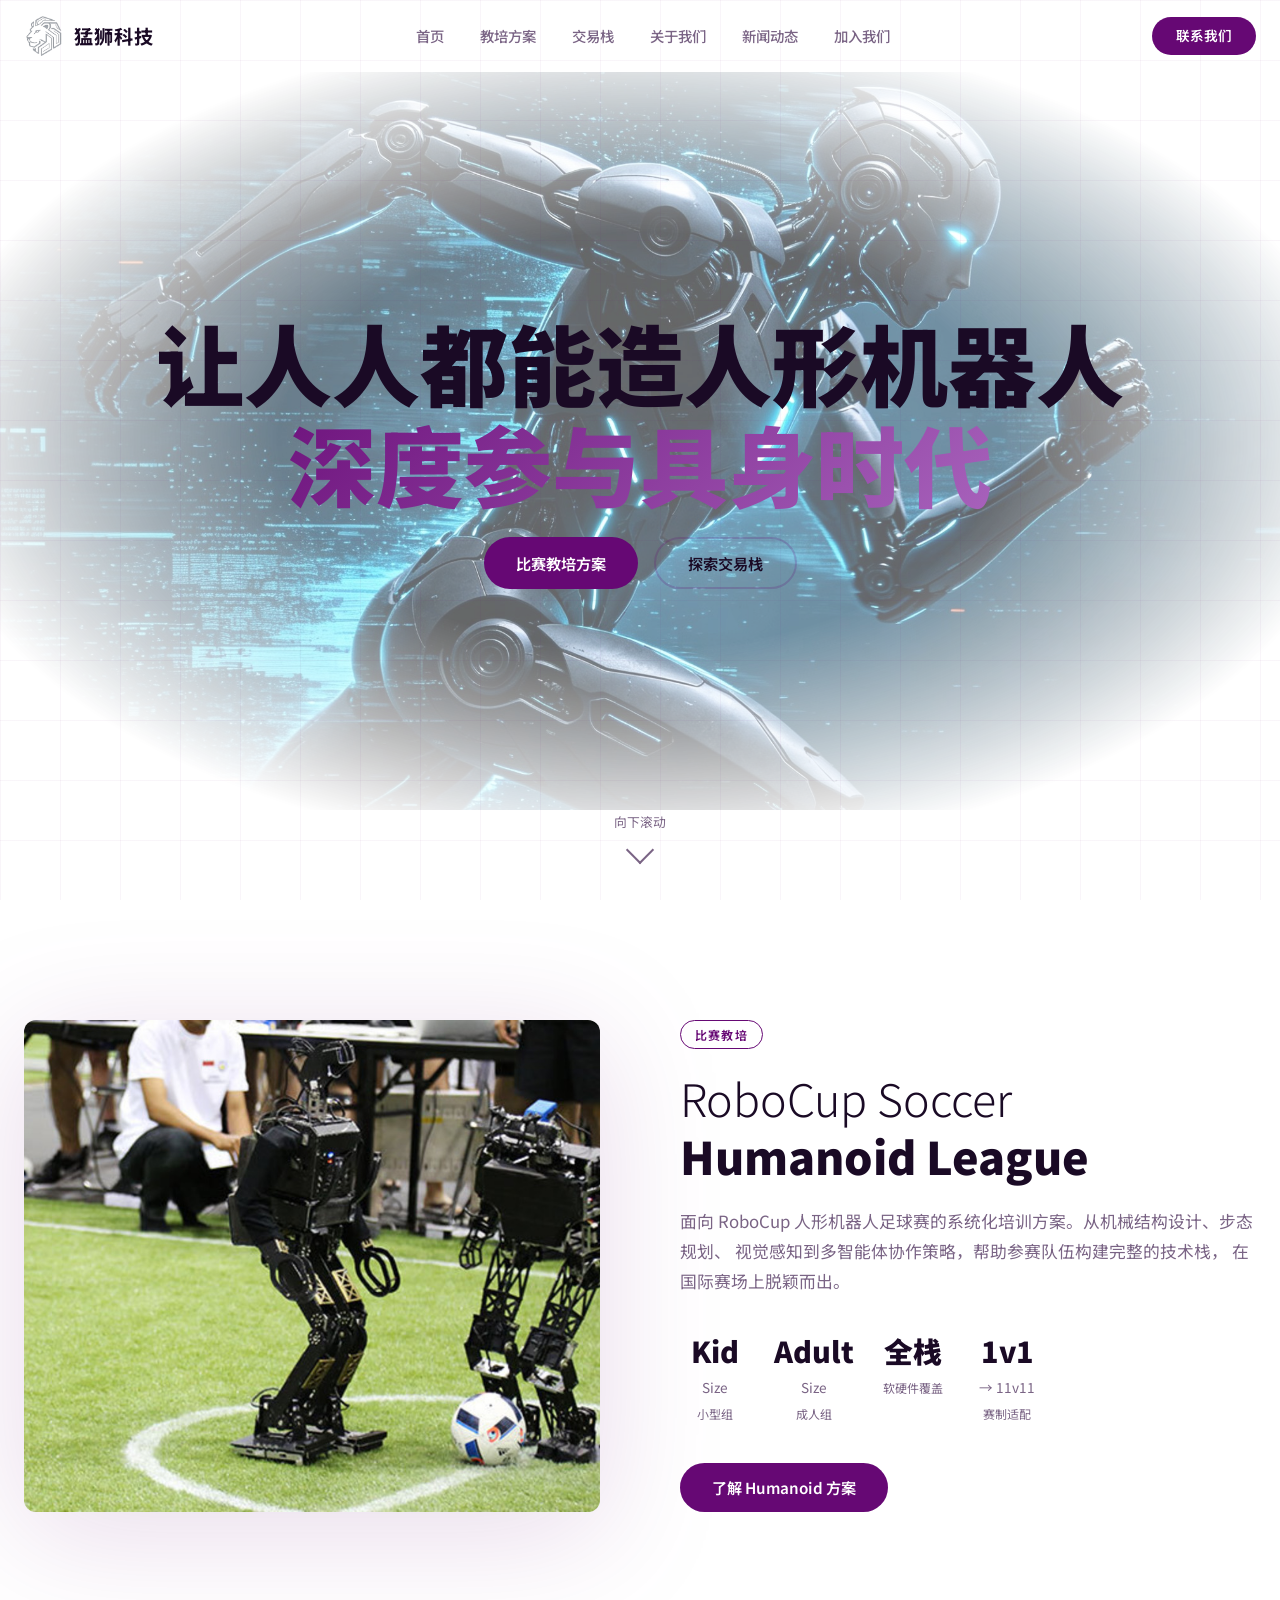
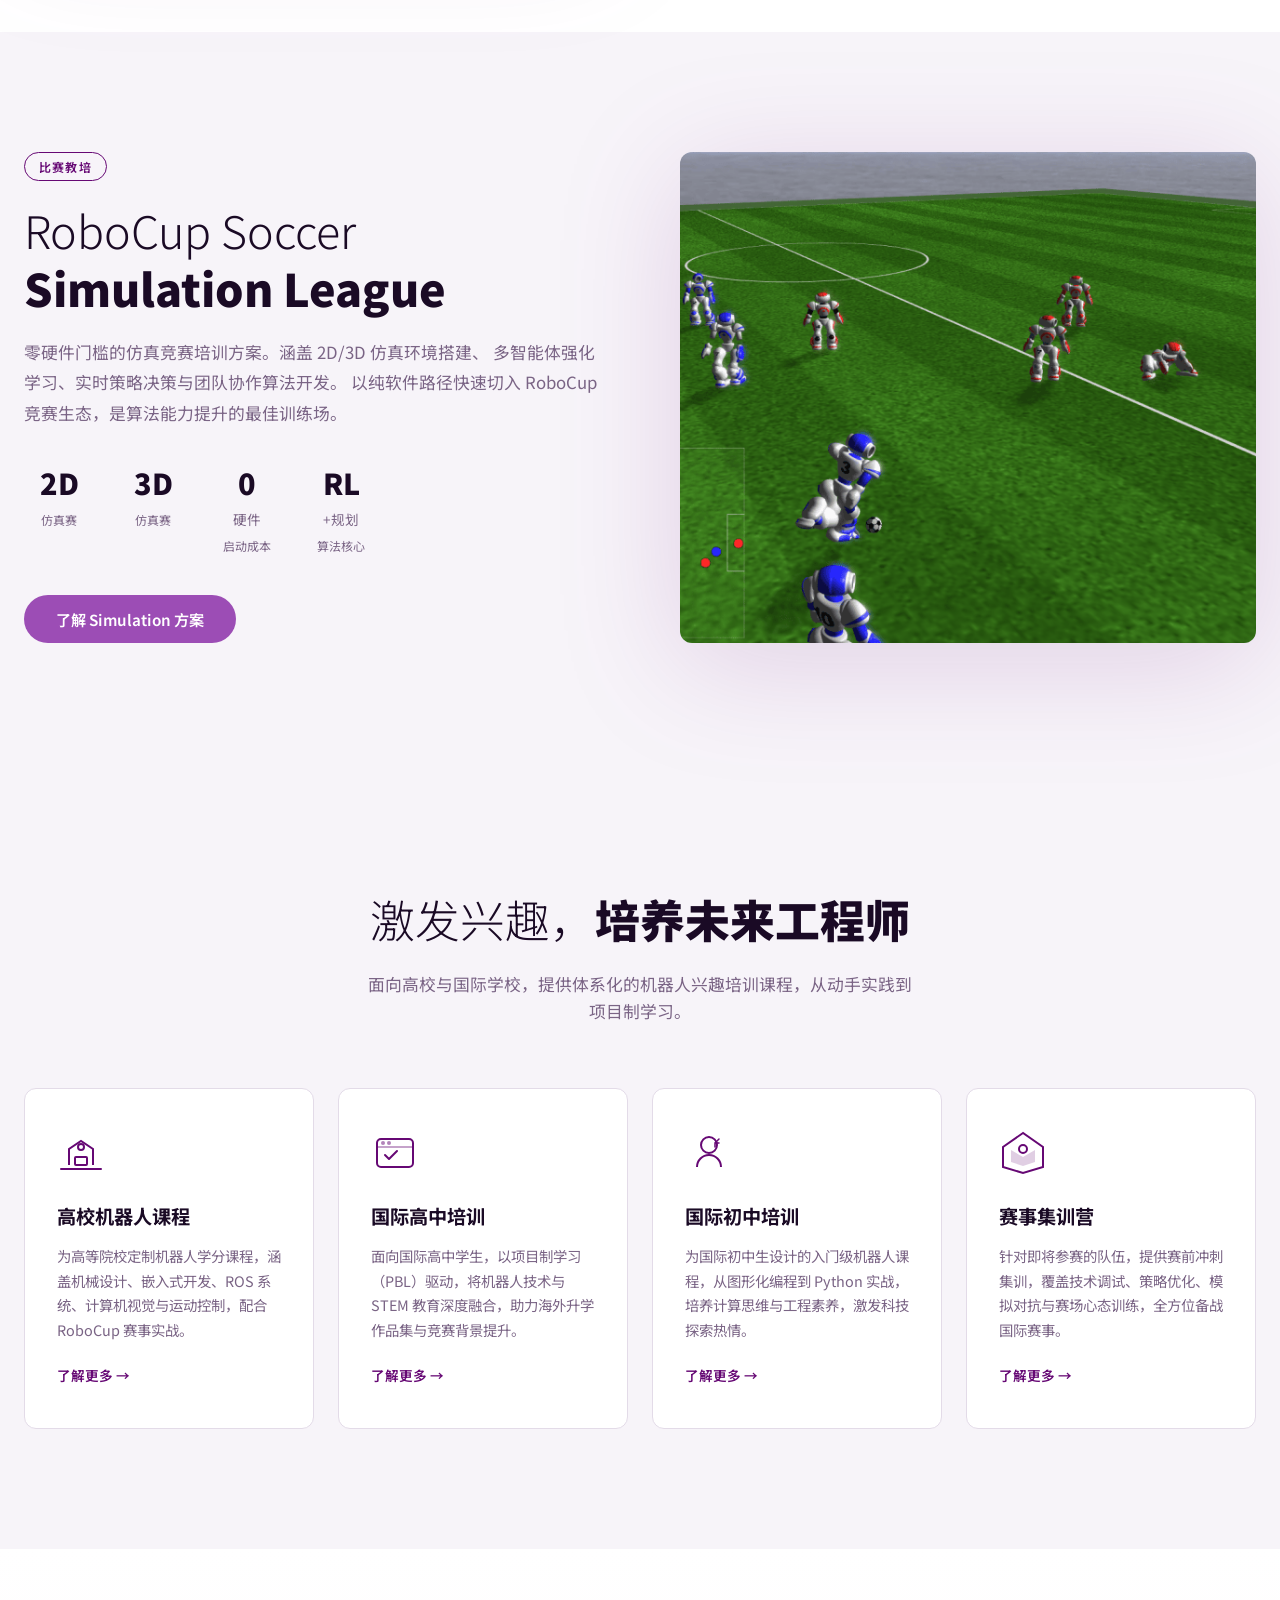
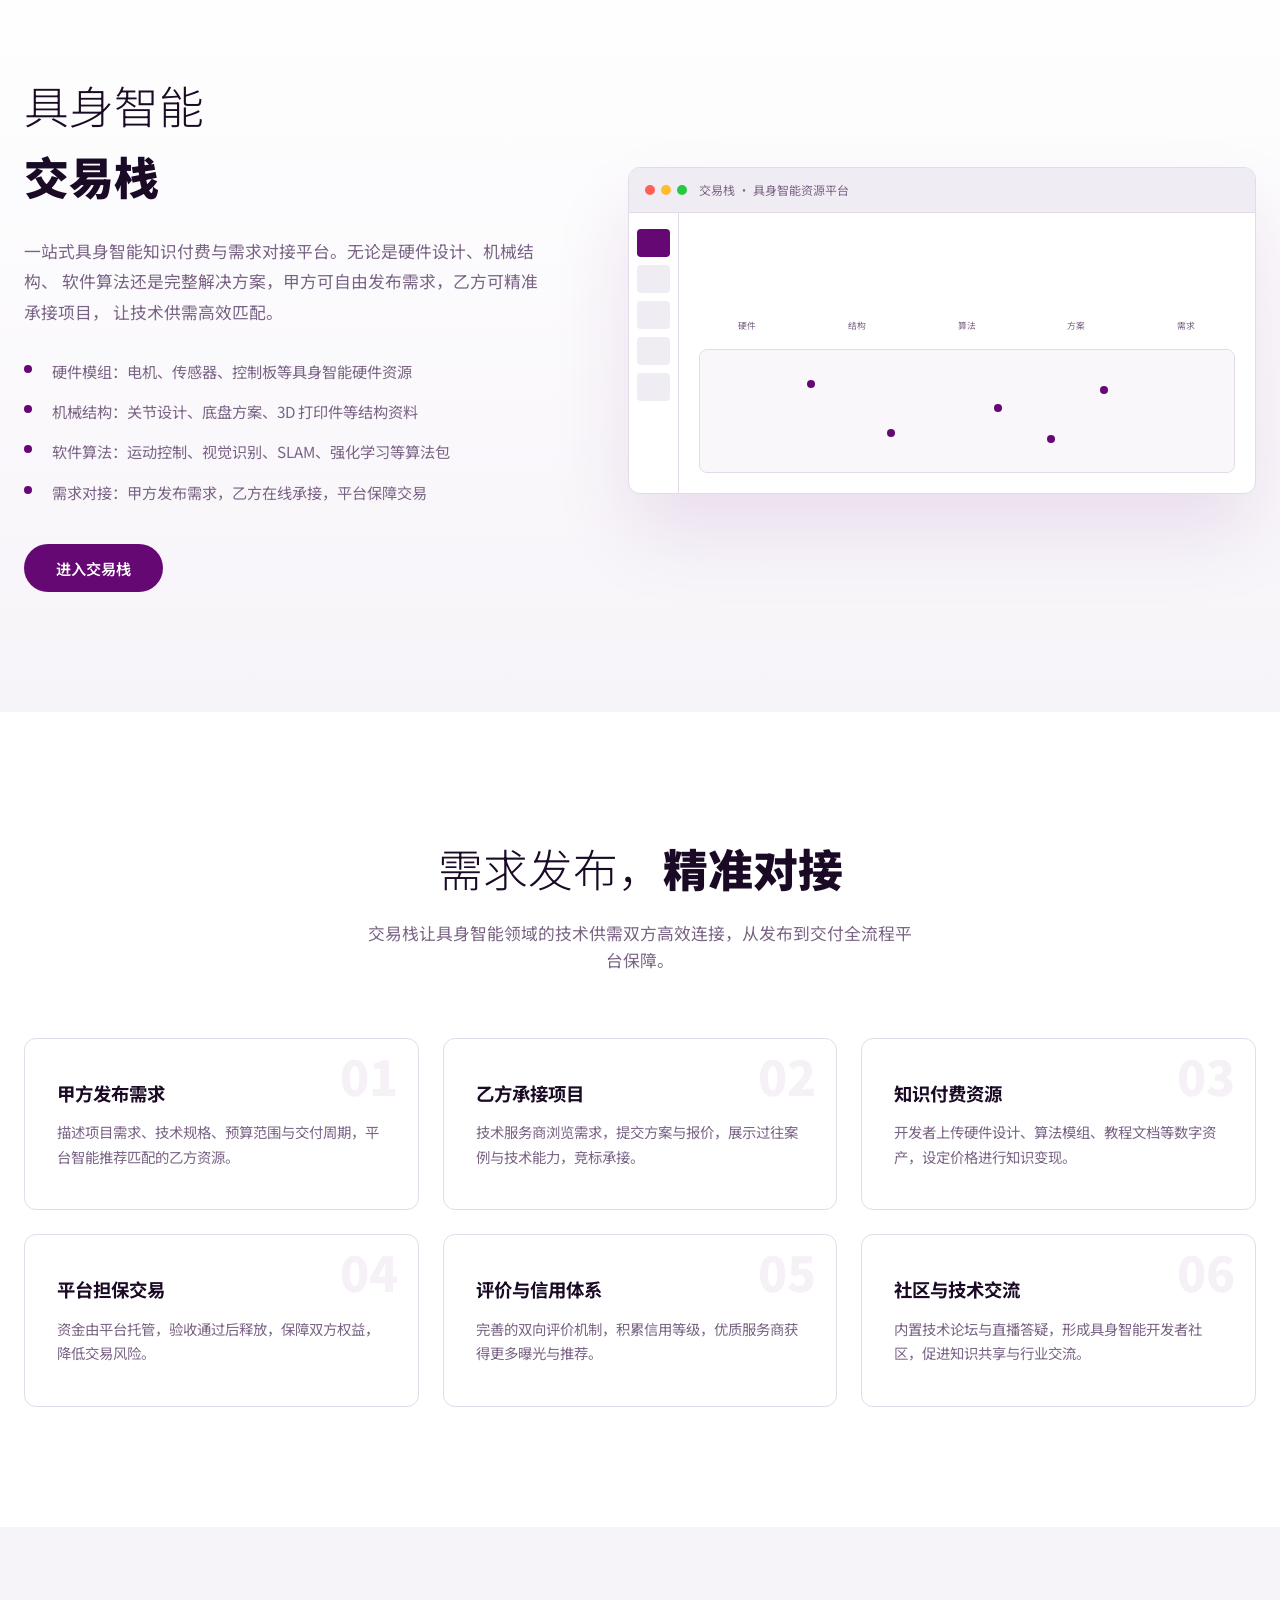
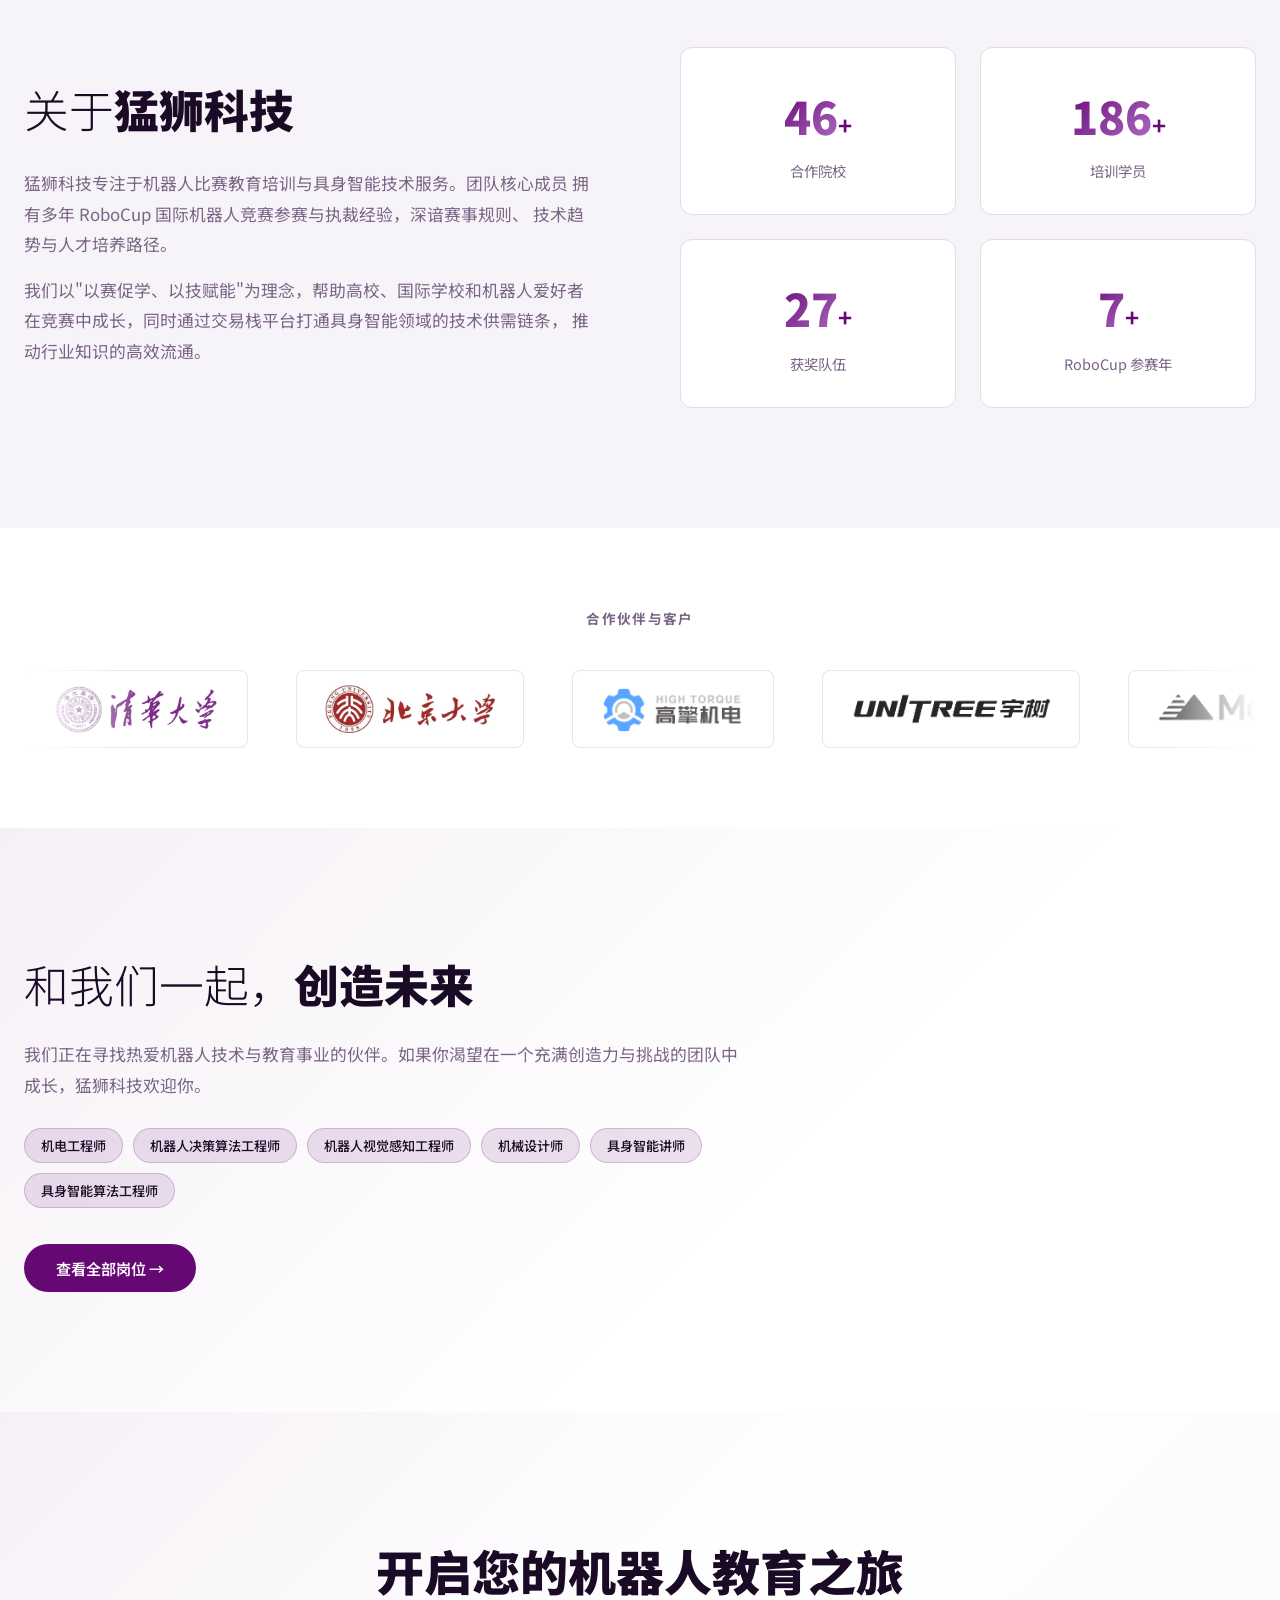
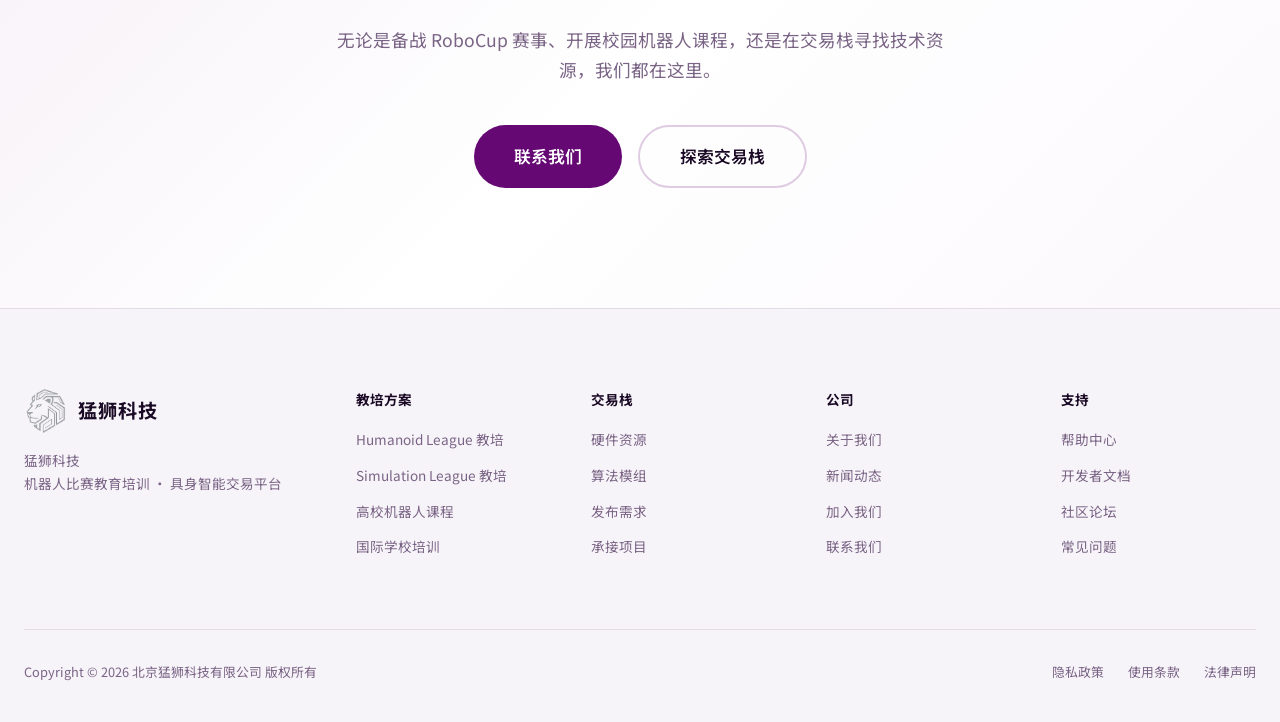
==== commit eba3a2a1: "change the main page background and slogan" ====
--- a/index.html
+++ b/index.html
@@ -47,6 +47,7 @@
   <!-- ===== HERO ===== -->
   <section class="hero" id="hero">
     <div class="hero-bg">
+      <div class="hero-image-bg"></div>
       <div class="hero-particles" id="heroParticles"></div>
       <div class="hero-grid-overlay"></div>
     </div>
--- a/css/style.css
+++ b/css/style.css
@@ -329,6 +329,25 @@
   position: absolute;
   inset: 0;
   z-index: 0;
+  display: flex;
+  align-items: center;
+  justify-content: center;
+}
+
+.hero-image-bg {
+  position: absolute;
+  top: 8%;
+  bottom: 10%;
+  left: 0%;
+  right: 0%;
+  background-image: url('../pic/main_page_background.jpg');
+  background-size: cover;
+  background-position: center;
+  background-repeat: no-repeat;
+  opacity: 0.6; /* 调低透明度以保证文字清晰，可根据实际图片亮度调整 */
+  border-radius: var(--radius);
+  mask-image: radial-gradient(ellipse at center, black 40%, transparent 80%);
+  -webkit-mask-image: radial-gradient(ellipse at center, black 40%, transparent 80%);
 }
 
 .hero-particles {
